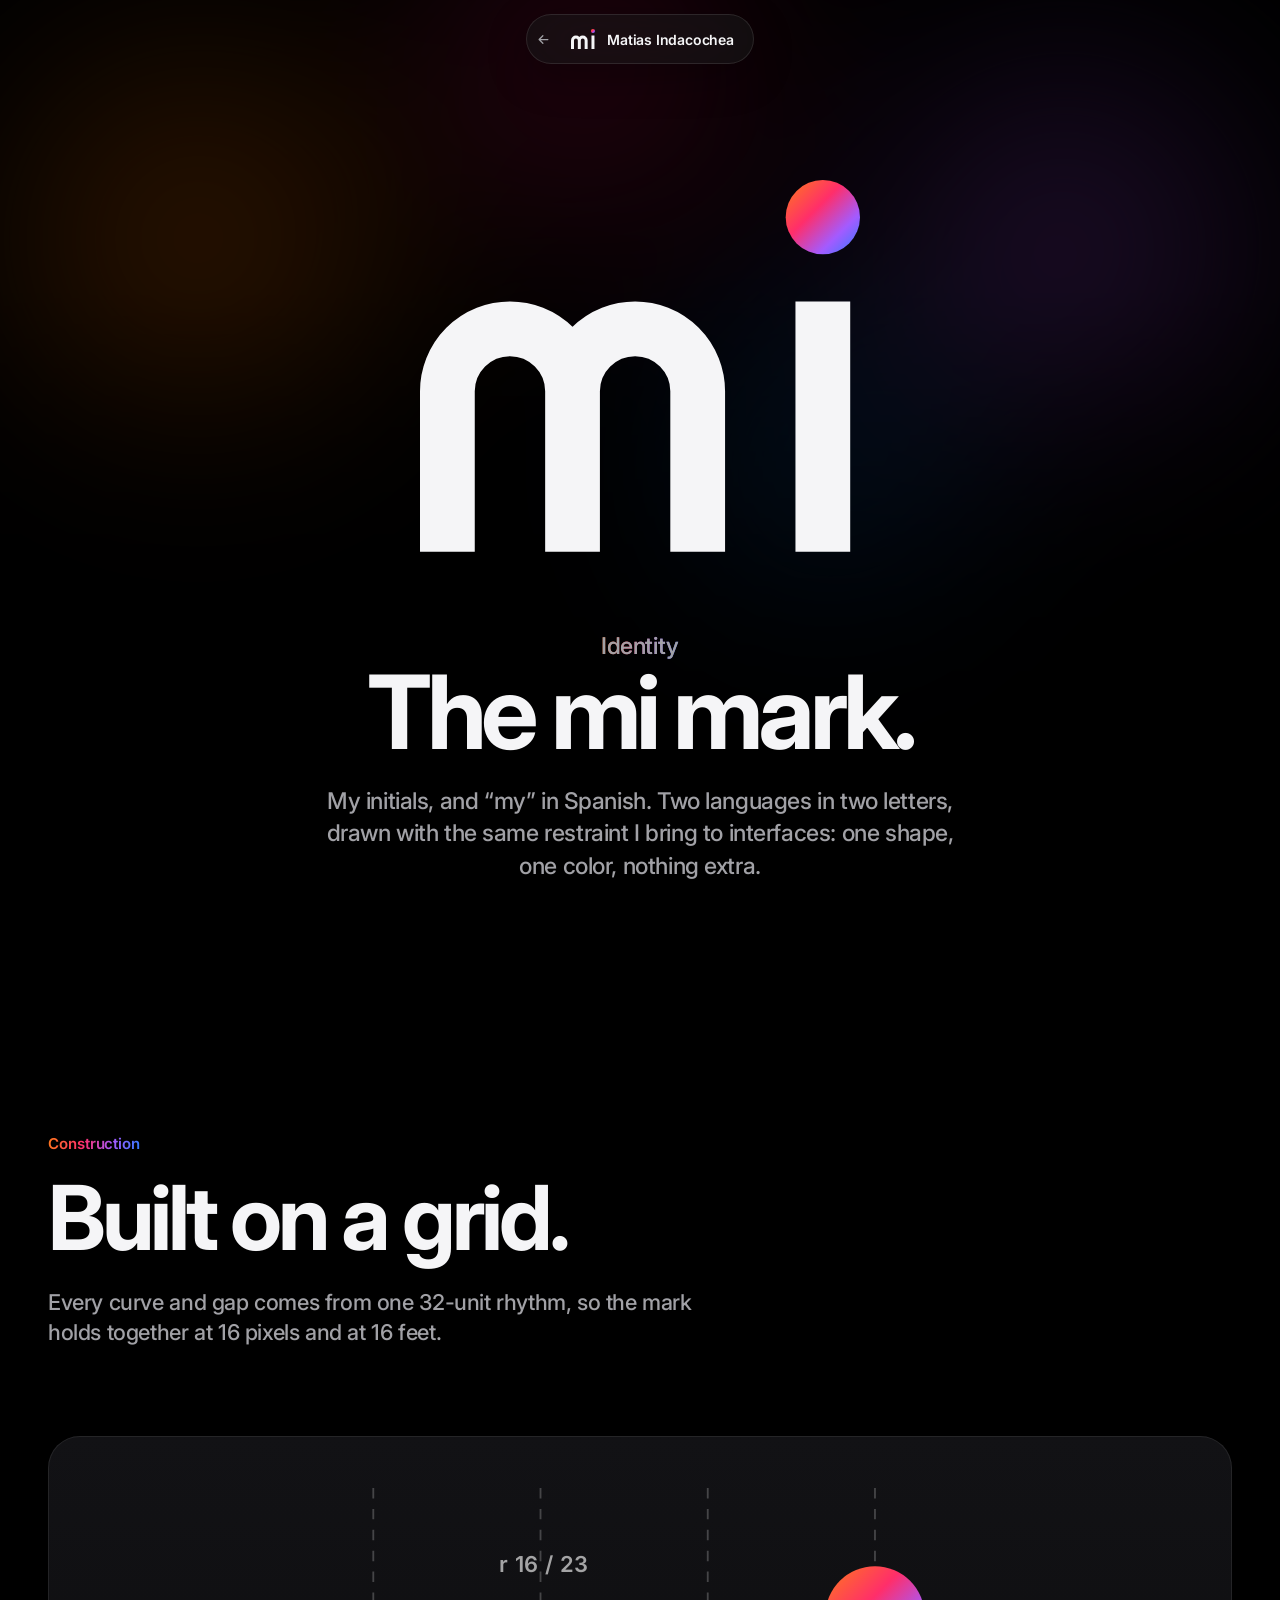
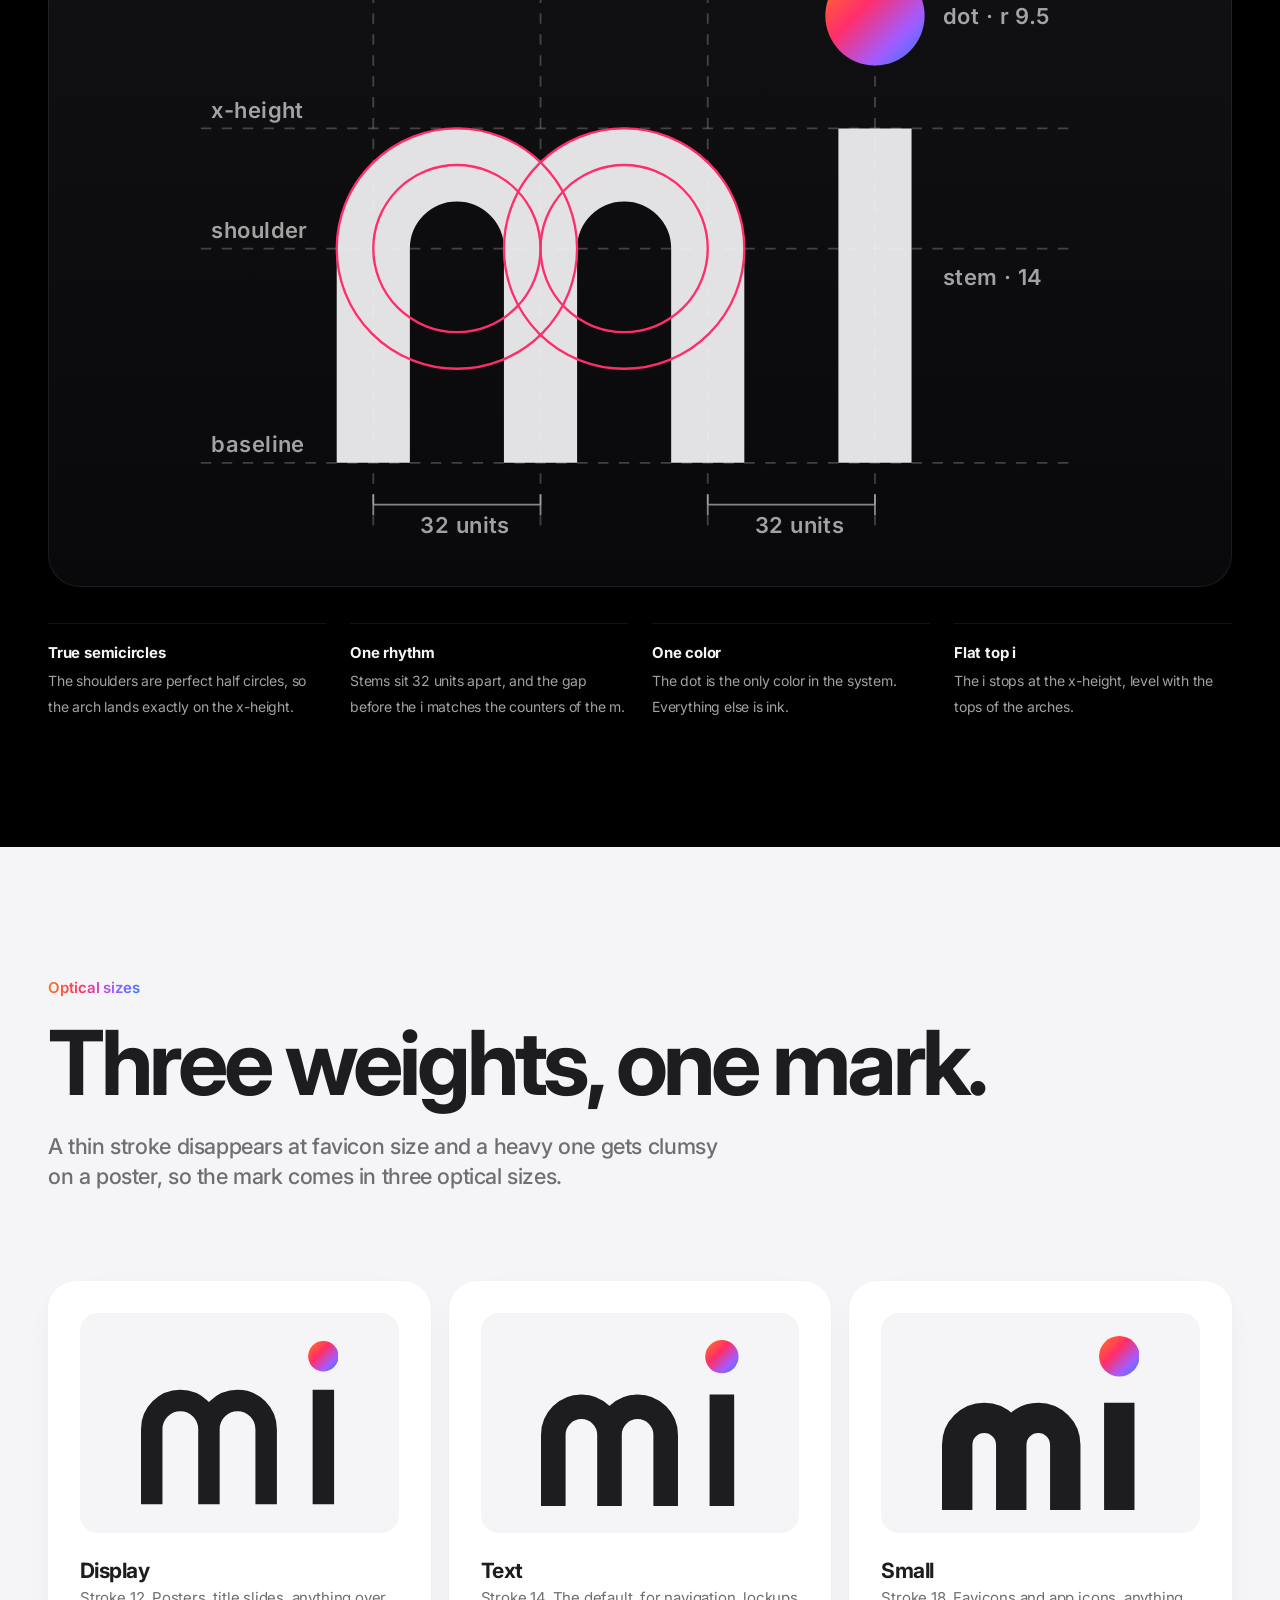
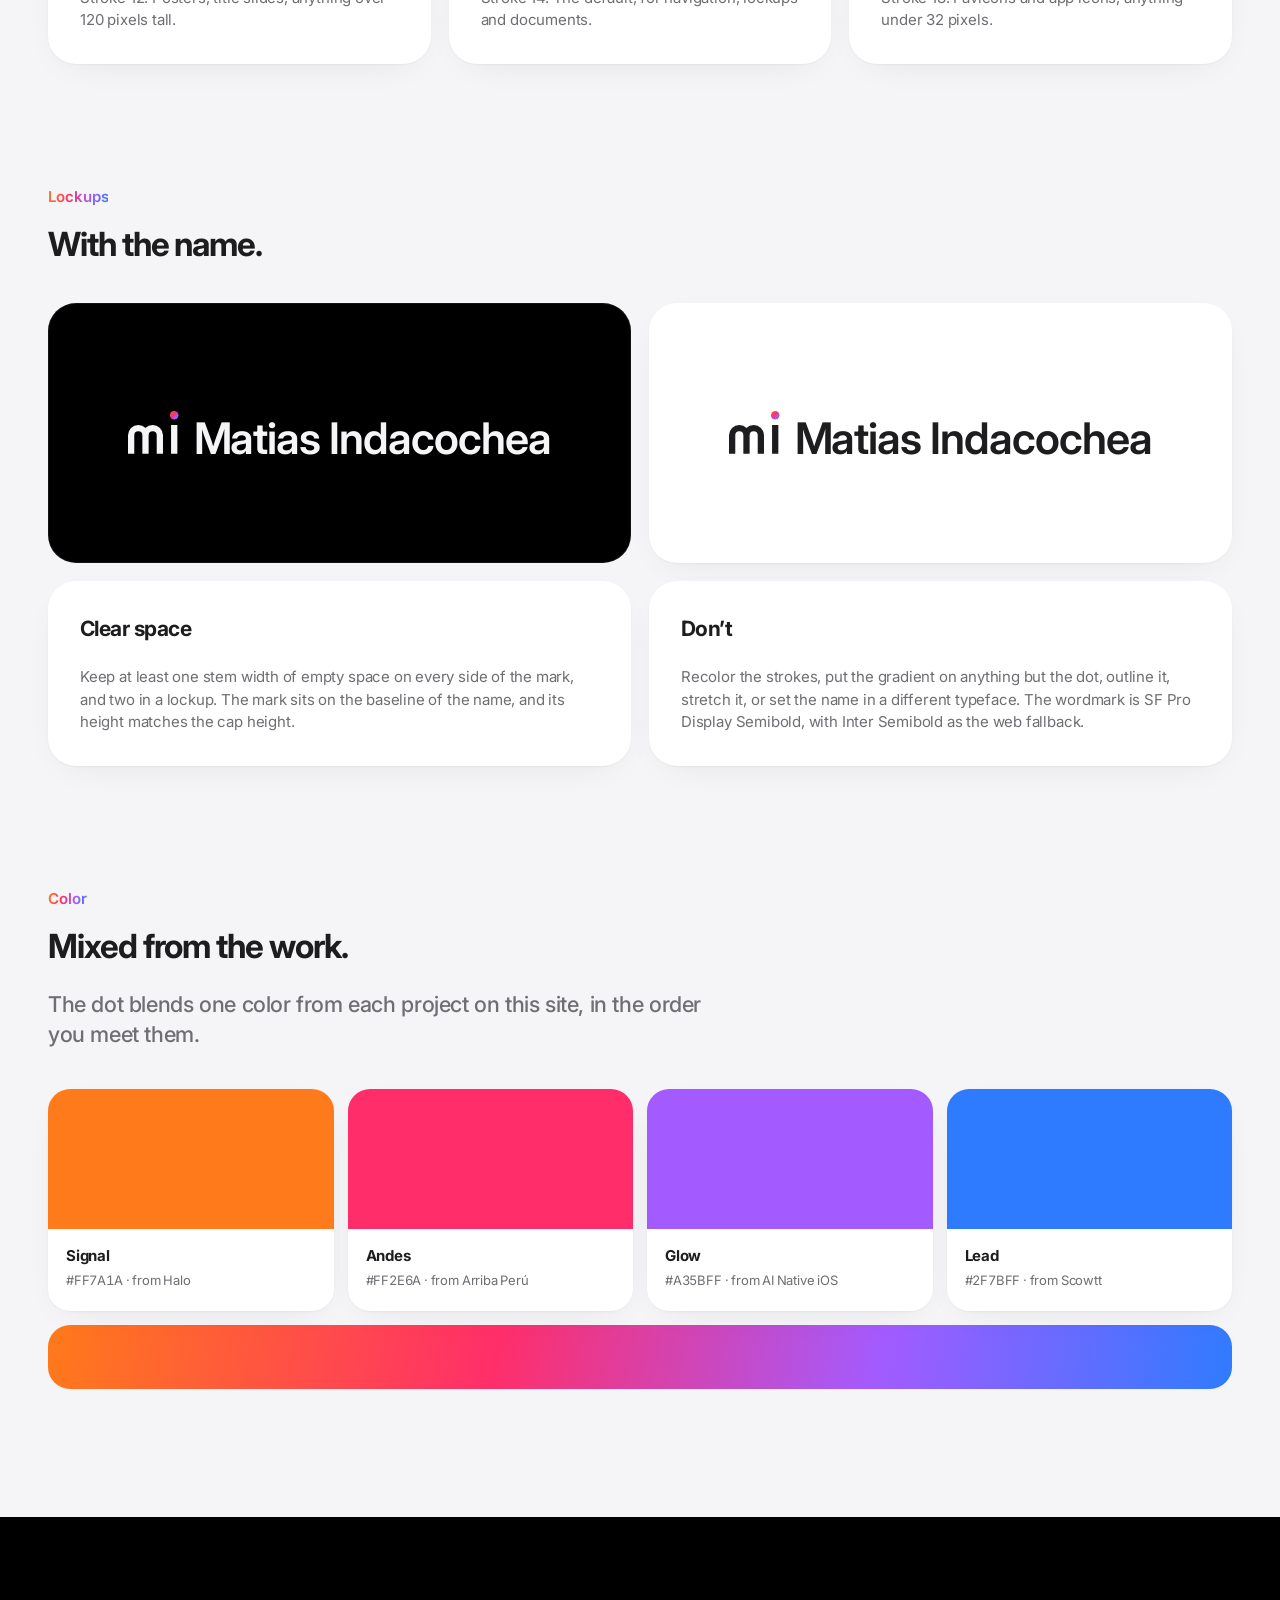
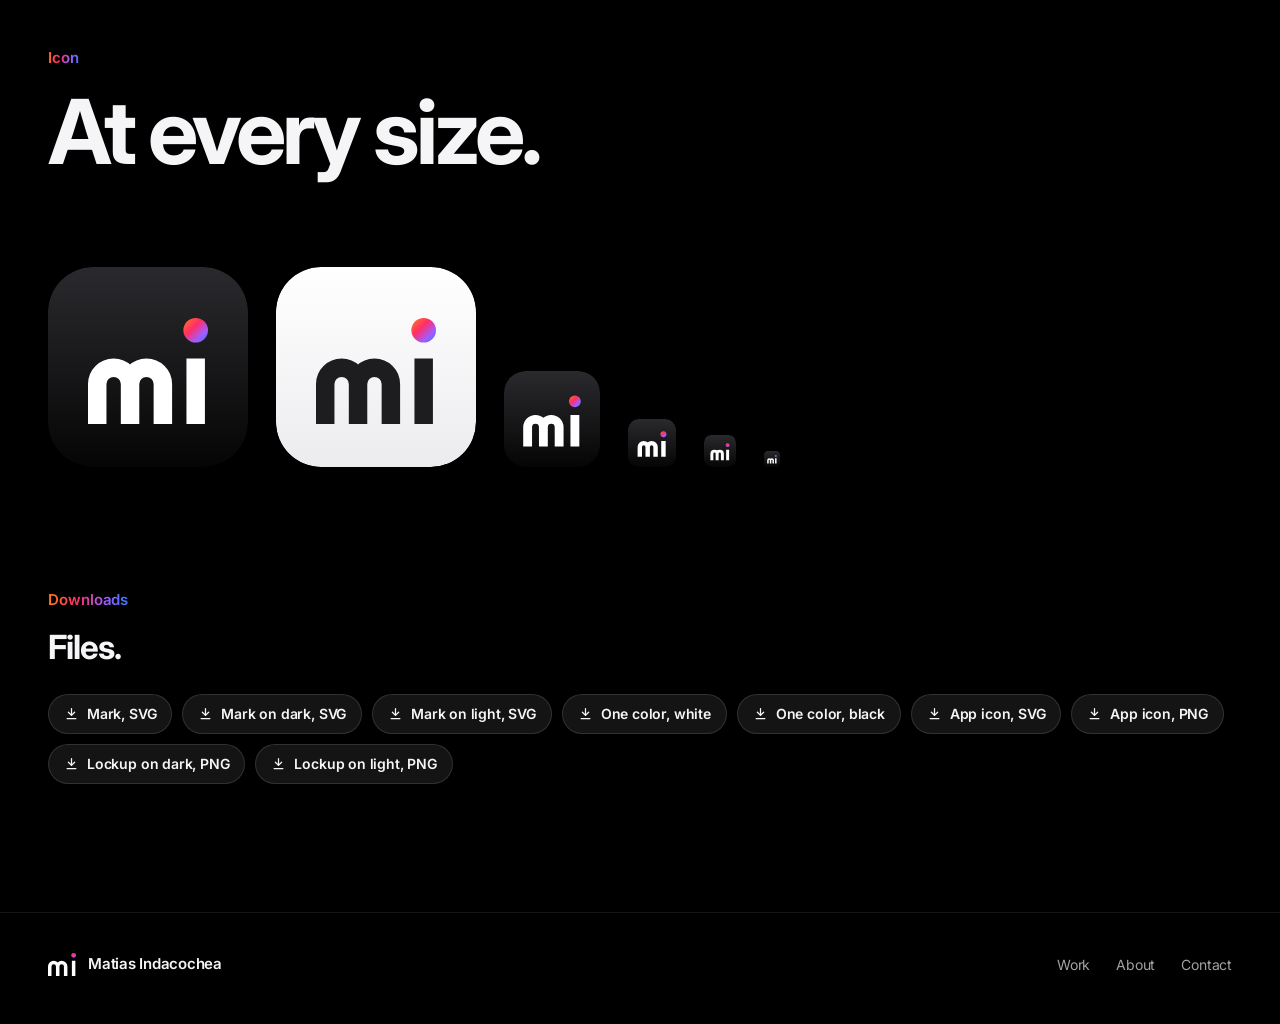
==== brand/index.html @ abc43ac8 "Portfolio: homepage, four live case studies, mi identity, sync and site check - Homepage: hero, at-a" ====
<!doctype html>
<html lang="en" class="no-js">
<head>
<meta charset="utf-8">
<meta name="viewport" content="width=device-width, initial-scale=1, viewport-fit=cover">
<title>The mi mark · Matias Indacochea</title>
<meta name="description" content="The personal mark of Matias Indacochea: construction, optical sizes, lockups, color and downloads.">
<meta name="theme-color" content="#000000">
<link rel="icon" href="../assets/logo/mi-icon.svg" type="image/svg+xml">
<link rel="apple-touch-icon" href="../assets/logo/apple-touch-icon.png">
<link rel="preconnect" href="https://fonts.googleapis.com">
<link rel="preconnect" href="https://fonts.gstatic.com" crossorigin>
<link rel="stylesheet" href="https://fonts.googleapis.com/css2?family=Inter:wght@400..800&display=swap">
<link rel="stylesheet" href="../assets/css/site.css?v=20261006j">
<style>
  .bnav { position: fixed; top: 14px; left: 0; right: 0; z-index: 50; display: flex; justify-content: center; padding: 0 12px; pointer-events: none; }
  .bnav a { pointer-events: auto; display: inline-flex; align-items: center; gap: 12px; height: 50px; padding: 0 20px 0 10px; border-radius: 999px;
    background: rgba(22,22,24,.62); -webkit-backdrop-filter: blur(28px) saturate(180%); backdrop-filter: blur(28px) saturate(180%);
    box-shadow: inset 0 0 0 1px rgba(255,255,255,.1), 0 12px 40px rgba(0,0,0,.28); font-size: 14px; font-weight: 600; }
  .bnav svg.m { width: 24px; height: auto; margin-left: 8px; }
  .bnav .ic { width: 15px; height: 15px; color: var(--text-2); }
  .b-hero { padding: 180px 0 120px; text-align: center; position: relative; overflow: hidden; isolation: isolate; }
  .b-hero .hero-aurora { opacity: .35; }
  .b-hero .big { width: min(440px, 70vw); margin: 0 auto 56px; color: #f5f5f7; }
  .b-hero h1 { font-size: clamp(48px, 8vw, 104px); line-height: .98; letter-spacing: -.05em; font-weight: 700; }
  .b-hero p { margin: 22px auto 0; max-width: 640px; font-size: clamp(19px, 1.8vw, 23px); line-height: 1.42; color: var(--text-2); font-weight: 500; letter-spacing: -.018em; }
  .b-sec { padding: clamp(80px, 10vw, 140px) 0; }
  .b-sec.light { background: var(--l-bg); }
  .b-grid { display: grid; grid-template-columns: repeat(3, 1fr); gap: 18px; }
  .b-card { border-radius: 28px; padding: 32px; background: var(--card); box-shadow: inset 0 0 0 1px var(--line); display: flex; flex-direction: column; gap: 22px; }
  .light .b-card { background: #fff; box-shadow: 0 1px 2px rgba(0,0,0,.04), 0 10px 40px -20px rgba(0,0,0,.12); }
  .b-card h3 { font-size: 21px; letter-spacing: -.024em; font-weight: 700; }
  .b-card p { font-size: 15px; line-height: 1.5; color: var(--text-2); }
  .light .b-card p { color: var(--l-text-2); }
  .b-art { display: grid; place-items: center; min-height: 220px; border-radius: 18px; }
  .b-art svg { width: 62%; height: auto; }
  .construct { border-radius: 32px; background: linear-gradient(180deg, #121215, #09090b); box-shadow: inset 0 0 0 1px var(--line); padding: clamp(24px, 4vw, 56px); }
  .construct svg { width: 100%; height: auto; max-height: 72vh; margin: 0 auto; color: #f5f5f7; }
  .construct .ln { stroke: rgba(255,255,255,.22); stroke-width: .35; stroke-dasharray: 2 2; fill: none; }
  .construct .cc { stroke: #FF2E6A; stroke-width: .45; fill: none; }
  .construct .ann { font: 600 4.2px var(--font); fill: rgba(255,255,255,.62); letter-spacing: .02em; }
  .construct .dim { stroke: rgba(255,255,255,.5); stroke-width: .35; fill: none; }
  .notes { display: grid; grid-template-columns: repeat(4, 1fr); gap: 24px; margin-top: 36px; }
  .notes div { padding-top: 18px; border-top: 1px solid var(--line); }
  .notes b { display: block; font-size: 15px; margin-bottom: 4px; letter-spacing: -.014em; }
  .notes span { font-size: 14px; color: var(--text-2); line-height: 1.45; }
  .lockups { display: grid; grid-template-columns: 1fr 1fr; gap: 18px; }
  .lock { border-radius: 28px; min-height: 260px; display: grid; place-items: center; padding: 40px; }
  .lock.dk { background: #000; box-shadow: inset 0 0 0 1px var(--line); color: #f5f5f7; }
  .lock.lt { background: #fff; color: #1d1d1f; box-shadow: 0 1px 2px rgba(0,0,0,.04), 0 10px 40px -20px rgba(0,0,0,.12); }
  .lock .row { display: flex; align-items: flex-end; gap: .34em; font-size: clamp(26px, 3.4vw, 44px); font-weight: 600; letter-spacing: -.024em; line-height: .74; }
  .lock .row svg { height: .98em; width: auto; }
  .icons { display: flex; flex-wrap: wrap; align-items: flex-end; gap: 28px; }
  .icons img { border-radius: 22.5%; }
  .swatch-row { display: grid; grid-template-columns: repeat(4, 1fr); gap: 14px; }
  .sw { border-radius: 22px; overflow: hidden; background: #fff; box-shadow: 0 1px 2px rgba(0,0,0,.04), 0 10px 40px -20px rgba(0,0,0,.12); }
  .sw i { display: block; height: 140px; background: var(--c); }
  .sw div { padding: 16px 18px 18px; }
  .sw b { display: block; font-size: 15px; letter-spacing: -.014em; }
  .sw span { font-size: 13px; color: var(--l-text-2); font-variant-numeric: tabular-nums; }
  .grad-bar { margin-top: 14px; height: 64px; border-radius: 22px; background: var(--grad); }
  .dl { display: flex; flex-wrap: wrap; gap: 10px; margin-top: 8px; }
  .dl a { display: inline-flex; align-items: center; gap: 8px; height: 40px; padding: 0 16px; border-radius: 999px; font-size: 14px; font-weight: 600;
    background: rgba(255,255,255,.08); box-shadow: inset 0 0 0 1px rgba(255,255,255,.12); }
  .dl a:hover { background: rgba(255,255,255,.14); }
  .dl .ic { width: 15px; height: 15px; }
  .rules { display: grid; grid-template-columns: 1fr 1fr; gap: 18px; margin-top: 18px; }
  @media (max-width: 900px) {
    .b-grid, .lockups, .rules { grid-template-columns: 1fr; }
    .notes, .swatch-row { grid-template-columns: 1fr 1fr; }
  }
</style>
</head>
<body>
<svg width="0" height="0" style="position:absolute" aria-hidden="true">
  <defs>
    <linearGradient id="mi-dot" x1="0" y1="0" x2="1" y2="1"><stop offset="0" stop-color="#FF7A1A"/><stop offset=".4" stop-color="#FF2E6A"/><stop offset=".72" stop-color="#A35BFF"/><stop offset="1" stop-color="#2F7BFF"/></linearGradient>
    <symbol id="i-back" viewBox="0 0 24 24"><path d="M19 12H6M11 6l-6 6 6 6" fill="none" stroke="currentColor" stroke-width="2" stroke-linecap="round" stroke-linejoin="round"/></symbol>
    <symbol id="i-dl" viewBox="0 0 24 24"><path d="M12 4v11M7 10l5 5 5-5M5 20h14" fill="none" stroke="currentColor" stroke-width="2" stroke-linecap="round" stroke-linejoin="round"/></symbol>
  </defs>
</svg>

<nav class="bnav" aria-label="Back">
  <a href="../#about"><svg class="ic" aria-hidden="true"><use href="#i-back"/></svg><svg class="m" viewBox="0 -31.04 112.5 95.04" aria-hidden="true"><path d="M7 64V23a16 16 0 0 1 32 0v41M39 23a16 16 0 0 1 32 0v41M103 64V0" fill="none" stroke="currentColor" stroke-width="14"/><circle cx="103" cy="-21.54" r="9.5" fill="url(#mi-dot)"/></svg>Matias Indacochea</a>
</nav>

<main>
  <section class="b-hero">
    <div class="hero-aurora" aria-hidden="true"><i></i><i></i><i></i><i></i></div>
    <svg class="big" viewBox="0 -31.04 112.5 95.04" role="img" aria-label="The mi mark"><path d="M7 64V23a16 16 0 0 1 32 0v41M39 23a16 16 0 0 1 32 0v41M103 64V0" fill="none" stroke="currentColor" stroke-width="14"/><circle cx="103" cy="-21.54" r="9.5" fill="url(#mi-dot)"/></svg>
    <div class="wrap">
      <p class="eyebrow">Identity</p>
      <h1>The mi mark.</h1>
      <p>My initials, and “my” in Spanish. Two languages in two letters, drawn with the same restraint I bring to interfaces: one shape, one color, nothing extra.</p>
    </div>
  </section>

  <section class="b-sec">
    <div class="wrap">
      <header class="section-head">
        <p class="eyebrow">Construction</p>
        <h2 class="section-title">Built on a grid.</h2>
        <p class="section-lead">Every curve and gap comes from one 32-unit rhythm, so the mark holds together at 16 pixels and at 16 feet.</p>
      </header>
      <div class="construct">
        <svg viewBox="-26 -46 168 124" aria-label="Construction drawing of the mi mark" role="img">
          <line class="ln" x1="-26" y1="0" x2="142" y2="0"/><line class="ln" x1="-26" y1="64" x2="142" y2="64"/><line class="ln" x1="-26" y1="23" x2="142" y2="23"/>
          <line class="ln" x1="7" y1="-46" x2="7" y2="78"/><line class="ln" x1="39" y1="-46" x2="39" y2="78"/><line class="ln" x1="71" y1="-46" x2="71" y2="78"/><line class="ln" x1="103" y1="-46" x2="103" y2="78"/>
          <path d="M7 64V23a16 16 0 0 1 32 0v41M39 23a16 16 0 0 1 32 0v41M103 64V0" fill="none" stroke="currentColor" stroke-width="14" opacity=".92"/>
          <circle cx="103" cy="-21.54" r="9.5" fill="url(#mi-dot)"/>
          <circle class="cc" cx="23" cy="23" r="16"/><circle class="cc" cx="55" cy="23" r="16"/><circle class="cc" cx="23" cy="23" r="23"/><circle class="cc" cx="55" cy="23" r="23"/>
          <text class="ann" x="-24" y="-2">x-height</text><text class="ann" x="-24" y="21">shoulder</text><text class="ann" x="-24" y="62">baseline</text>
          <path class="dim" d="M7 72h32M7 70v4M39 70v4"/><text class="ann" x="16" y="77.5">32 units</text>
          <path class="dim" d="M71 72h32M71 70v4M103 70v4"/><text class="ann" x="80" y="77.5">32 units</text>
          <text class="ann" x="116" y="-20">dot · r 9.5</text><text class="ann" x="116" y="30">stem · 14</text>
          <text class="ann" x="31" y="-30">r 16 / 23</text>
        </svg>
      </div>
      <div class="notes">
        <div><b>True semicircles</b><span>The shoulders are perfect half circles, so the arch lands exactly on the x-height.</span></div>
        <div><b>One rhythm</b><span>Stems sit 32 units apart, and the gap before the i matches the counters of the m.</span></div>
        <div><b>One color</b><span>The dot is the only color in the system. Everything else is ink.</span></div>
        <div><b>Flat top i</b><span>The i stops at the x-height, level with the tops of the arches.</span></div>
      </div>
    </div>
  </section>

  <section class="b-sec light">
    <div class="wrap">
      <header class="section-head">
        <p class="eyebrow">Optical sizes</p>
        <h2 class="section-title">Three weights, one mark.</h2>
        <p class="section-lead">A thin stroke disappears at favicon size and a heavy one gets clumsy on a poster, so the mark comes in three optical sizes.</p>
      </header>
      <div class="b-grid">
        <article class="b-card">
          <div class="b-art" style="background:#f5f5f7;color:#1d1d1f"><svg viewBox="0 -27.32 110.5 91.32" aria-hidden="true"><path d="M6 64V22a16 16 0 0 1 32 0v42M38 22a16 16 0 0 1 32 0v42M102 64V0" fill="none" stroke="currentColor" stroke-width="12"/><circle cx="102" cy="-18.82" r="8.5" fill="url(#mi-dot)"/></svg></div>
          <div><h3>Display</h3><p>Stroke 12. Posters, title slides, anything over 120 pixels tall.</p></div>
        </article>
        <article class="b-card">
          <div class="b-art" style="background:#f5f5f7;color:#1d1d1f"><svg viewBox="0 -31.04 112.5 95.04" aria-hidden="true"><path d="M7 64V23a16 16 0 0 1 32 0v41M39 23a16 16 0 0 1 32 0v41M103 64V0" fill="none" stroke="currentColor" stroke-width="14"/><circle cx="103" cy="-21.54" r="9.5" fill="url(#mi-dot)"/></svg></div>
          <div><h3>Text</h3><p>Stroke 14. The default, for navigation, lockups and documents.</p></div>
        </article>
        <article class="b-card">
          <div class="b-art" style="background:#f5f5f7;color:#1d1d1f"><svg viewBox="0 -39.48 117 103.48" aria-hidden="true"><path d="M9 64V25a16 16 0 0 1 32 0v39M41 25a16 16 0 0 1 32 0v39M105 64V0" fill="none" stroke="currentColor" stroke-width="18"/><circle cx="105" cy="-27.48" r="12" fill="url(#mi-dot)"/></svg></div>
          <div><h3>Small</h3><p>Stroke 18. Favicons and app icons, anything under 32 pixels.</p></div>
        </article>
      </div>

      <div class="section-head" style="margin:clamp(80px,10vw,120px) 0 40px"><p class="eyebrow">Lockups</p><h2 class="sub-title">With the name.</h2></div>
      <div class="lockups">
        <div class="lock dk"><div class="row"><svg viewBox="0 -31.04 112.5 95.04" aria-hidden="true"><path d="M7 64V23a16 16 0 0 1 32 0v41M39 23a16 16 0 0 1 32 0v41M103 64V0" fill="none" stroke="currentColor" stroke-width="14"/><circle cx="103" cy="-21.54" r="9.5" fill="url(#mi-dot)"/></svg>Matias Indacochea</div></div>
        <div class="lock lt"><div class="row"><svg viewBox="0 -31.04 112.5 95.04" aria-hidden="true"><path d="M7 64V23a16 16 0 0 1 32 0v41M39 23a16 16 0 0 1 32 0v41M103 64V0" fill="none" stroke="currentColor" stroke-width="14"/><circle cx="103" cy="-21.54" r="9.5" fill="url(#mi-dot)"/></svg>Matias Indacochea</div></div>
      </div>
      <div class="rules">
        <article class="b-card"><h3>Clear space</h3><p>Keep at least one stem width of empty space on every side of the mark, and two in a lockup. The mark sits on the baseline of the name, and its height matches the cap height.</p></article>
        <article class="b-card"><h3>Don’t</h3><p>Recolor the strokes, put the gradient on anything but the dot, outline it, stretch it, or set the name in a different typeface. The wordmark is SF Pro Display Semibold, with Inter Semibold as the web fallback.</p></article>
      </div>

      <div class="section-head" style="margin:clamp(80px,10vw,120px) 0 40px"><p class="eyebrow">Color</p><h2 class="sub-title">Mixed from the work.</h2><p class="section-lead">The dot blends one color from each project on this site, in the order you meet them.</p></div>
      <div class="swatch-row">
        <div class="sw"><i style="--c:#FF7A1A"></i><div><b>Signal</b><span>#FF7A1A · from Halo</span></div></div>
        <div class="sw"><i style="--c:#FF2E6A"></i><div><b>Andes</b><span>#FF2E6A · from Arriba Perú</span></div></div>
        <div class="sw"><i style="--c:#A35BFF"></i><div><b>Glow</b><span>#A35BFF · from AI Native iOS</span></div></div>
        <div class="sw"><i style="--c:#2F7BFF"></i><div><b>Lead</b><span>#2F7BFF · from Scowtt</span></div></div>
      </div>
      <div class="grad-bar" aria-hidden="true"></div>
    </div>
  </section>

  <section class="b-sec">
    <div class="wrap">
      <header class="section-head">
        <p class="eyebrow">Icon</p>
        <h2 class="section-title">At every size.</h2>
      </header>
      <div class="icons">
        <img src="../assets/logo/mi-icon.svg" width="200" height="200" alt="mi app icon, dark">
        <img src="../assets/logo/mi-icon-light.svg" width="200" height="200" alt="mi app icon, light">
        <img src="../assets/logo/mi-icon.svg" width="96" height="96" alt="">
        <img src="../assets/logo/mi-icon.svg" width="48" height="48" alt="">
        <img src="../assets/logo/mi-icon.svg" width="32" height="32" alt="">
        <img src="../assets/logo/mi-icon.svg" width="16" height="16" alt="">
      </div>

      <div class="section-head" style="margin:clamp(80px,10vw,120px) 0 28px"><p class="eyebrow">Downloads</p><h2 class="sub-title">Files.</h2></div>
      <div class="dl">
        <a href="../assets/logo/mi-mark.svg" download><svg class="ic" aria-hidden="true"><use href="#i-dl"/></svg>Mark, SVG</a>
        <a href="../assets/logo/mi-mark-white.svg" download><svg class="ic" aria-hidden="true"><use href="#i-dl"/></svg>Mark on dark, SVG</a>
        <a href="../assets/logo/mi-mark-black.svg" download><svg class="ic" aria-hidden="true"><use href="#i-dl"/></svg>Mark on light, SVG</a>
        <a href="../assets/logo/mi-mark-mono-white.svg" download><svg class="ic" aria-hidden="true"><use href="#i-dl"/></svg>One color, white</a>
        <a href="../assets/logo/mi-mark-mono-black.svg" download><svg class="ic" aria-hidden="true"><use href="#i-dl"/></svg>One color, black</a>
        <a href="../assets/logo/mi-icon.svg" download><svg class="ic" aria-hidden="true"><use href="#i-dl"/></svg>App icon, SVG</a>
        <a href="../assets/logo/icon-512.png" download><svg class="ic" aria-hidden="true"><use href="#i-dl"/></svg>App icon, PNG</a>
        <a href="../assets/logo/mi-lockup-dark.png" download><svg class="ic" aria-hidden="true"><use href="#i-dl"/></svg>Lockup on dark, PNG</a>
        <a href="../assets/logo/mi-lockup-light.png" download><svg class="ic" aria-hidden="true"><use href="#i-dl"/></svg>Lockup on light, PNG</a>
      </div>
    </div>
  </section>
</main>

<footer class="footer">
  <div class="wrap footer-inner">
    <a class="footer-brand" href="../"><svg viewBox="0 -31.04 112.5 95.04" aria-hidden="true"><path d="M7 64V23a16 16 0 0 1 32 0v41M39 23a16 16 0 0 1 32 0v41M103 64V0" fill="none" stroke="currentColor" stroke-width="14"/><circle cx="103" cy="-21.54" r="9.5" fill="url(#mi-dot)"/></svg><span>Matias Indacochea</span></a>
    <nav class="footer-links" aria-label="Footer"><a href="../#work">Work</a><a href="../#about">About</a><a href="../#contact">Contact</a></nav>
  </div>
</footer>
<script>document.documentElement.classList.remove("no-js");</script>
</body>
</html>
---- assets/css/site.css ----
/* ==========================================================================
   Matias Indacochea · Portfolio
   ========================================================================== */

:root {
  --bg: #000;
  --bg-2: #0a0a0c;
  --card: #0f0f11;
  --card-2: #161619;
  --line: rgba(255, 255, 255, .08);
  --line-2: rgba(255, 255, 255, .14);
  --text: #f5f5f7;
  --text-2: #a1a1a6;
  --text-3: #6e6e73;

  --l-bg: #f5f5f7;
  --l-card: #ffffff;
  --l-text: #1d1d1f;
  --l-text-2: #6e6e73;
  --l-line: rgba(0, 0, 0, .08);

  --link: #2997ff;
  --link-light: #0066cc;
  --grad: linear-gradient(100deg, #FF7A1A 0%, #FF2E6A 38%, #A35BFF 70%, #2F7BFF 100%);

  --r-xl: 36px;
  --r-l: 26px;
  --r-m: 18px;
  --r-s: 12px;

  --ease: cubic-bezier(.22, 1, .36, 1);
  --ease-in-out: cubic-bezier(.65, 0, .35, 1);
  --spring: cubic-bezier(.34, 1.4, .64, 1);

  --font: -apple-system, BlinkMacSystemFont, "SF Pro Display", "SF Pro Text", "Inter", "Helvetica Neue", Arial, sans-serif;
  --gutter: clamp(16px, 4vw, 48px);
  --maxw: 1240px;
}

/* ---------- Reset ---------- */
*, *::before, *::after { box-sizing: border-box; }
html { -webkit-text-size-adjust: 100%; scroll-behavior: smooth; scroll-padding-top: 96px; }
body {
  margin: 0;
  background: var(--bg);
  color: var(--text);
  font-family: var(--font);
  font-size: 17px;
  line-height: 1.5;
  letter-spacing: -.011em;
  -webkit-font-smoothing: antialiased;
  -moz-osx-font-smoothing: grayscale;
  text-rendering: optimizeLegibility;
  overflow-x: hidden;
}
img, video, svg { display: block; max-width: 100%; }
img { height: auto; }
button { font: inherit; color: inherit; background: none; border: 0; padding: 0; cursor: pointer; }
a { color: inherit; text-decoration: none; }
h1, h2, h3, h4, p, dl, dd, ol, ul, figure, blockquote { margin: 0; padding: 0; }
ul, ol { list-style: none; }
[hidden] { display: none !important; }
::selection { background: rgba(163, 91, 255, .45); color: #fff; }
:focus-visible { outline: 2px solid var(--link); outline-offset: 3px; border-radius: 8px; }

.wrap { width: 100%; max-width: calc(var(--maxw) + var(--gutter) * 2); margin: 0 auto; padding: 0 var(--gutter); }
.muted { color: var(--text-3); }
.grad {
  background: var(--grad);
  -webkit-background-clip: text;
  background-clip: text;
  color: transparent;
  -webkit-box-decoration-break: clone;
  box-decoration-break: clone;
}
.ic { width: 1.1em; height: 1.1em; flex: none; }
.skip {
  position: fixed; left: 16px; top: -60px; z-index: 200;
  background: #fff; color: #000; padding: 10px 16px; border-radius: 999px; font-weight: 600;
  transition: top .2s var(--ease);
}
.skip:focus { top: 16px; }

/* ---------- Type ---------- */
.eyebrow {
  font-size: 15px; font-weight: 600; letter-spacing: -.005em;
  background: var(--grad); -webkit-background-clip: text; background-clip: text; color: transparent;
  display: inline-block; margin-bottom: 18px;
}
.section-head { max-width: 1080px; margin-bottom: clamp(48px, 7vw, 96px); }
.section-title {
  font-size: clamp(44px, 7vw, 92px);
  line-height: 1;
  letter-spacing: -.045em;
  font-weight: 700;
}
.section-lead {
  margin-top: 24px;
  font-size: clamp(19px, 1.7vw, 24px);
  line-height: 1.38;
  letter-spacing: -.018em;
  color: var(--text-2);
  font-weight: 500;
  max-width: 680px;
}
.section-title, .showcase-title, .project-tagline, .about-lead, .contact-title, .tile h3, .pull p { text-wrap: balance; }
.section-title { text-wrap: pretty; } /* no one-word last lines */
.sub-title { font-size: clamp(26px, 2.6vw, 34px); letter-spacing: -.032em; font-weight: 700; line-height: 1.1; }
.link {
  display: inline-flex; align-items: center; gap: .35em;
  color: var(--link); font-weight: 500;
}
.link .ic { transition: transform .3s var(--ease); width: .95em; height: .95em; }
.link:hover .ic { transform: translateX(3px); }
.link:hover { text-decoration: underline; text-underline-offset: 3px; }

/* ---------- Buttons ---------- */
.btn {
  --h: 50px;
  display: inline-flex; align-items: center; justify-content: center; gap: 9px;
  height: var(--h); padding: 0 24px;
  border-radius: 999px;
  font-size: 16px; font-weight: 600; letter-spacing: -.012em;
  white-space: nowrap;
  transition: background-color .25s var(--ease), color .25s var(--ease), box-shadow .25s var(--ease), transform .45s var(--ease);
  will-change: transform;
}
.btn .ic { width: 18px; height: 18px; }
.btn-sm { --h: 40px; padding: 0 18px; font-size: 14px; }
.btn-light { background: #f5f5f7; color: #000; }
.btn-light:hover { background: #fff; box-shadow: 0 8px 30px rgba(255, 255, 255, .18); }
.btn-glass {
  background: rgba(255, 255, 255, .08);
  color: var(--text);
  box-shadow: inset 0 0 0 1px rgba(255, 255, 255, .14);
  -webkit-backdrop-filter: blur(20px) saturate(160%);
  backdrop-filter: blur(20px) saturate(160%);
}
.btn-glass:hover { background: rgba(255, 255, 255, .14); }
.btn-dark { background: #1d1d1f; color: #fff; }
.btn-dark:hover { background: #000; }
.btn-text { background: none; color: var(--text); padding: 0 12px; }
.btn-text .ic { width: 14px; height: 14px; }
.btn-text:hover { color: #fff; }
.btn-text:hover .ic { transform: scale(1.12); }
.btn:active { transform: scale(.97) !important; }

.chip {
  display: inline-flex; align-items: center; gap: 10px;
  padding: 8px 16px 8px 12px; border-radius: 999px;
  font-size: 14px; font-weight: 500; color: var(--text);
  background: rgba(255, 255, 255, .06);
  box-shadow: inset 0 0 0 1px rgba(255, 255, 255, .1);
  -webkit-backdrop-filter: blur(16px); backdrop-filter: blur(16px);
}
.pulse { position: relative; width: 8px; height: 8px; border-radius: 50%; background: #30d158; }
.pulse::after {
  content: ""; position: absolute; inset: 0; border-radius: 50%; background: #30d158;
  animation: pulse 2.2s var(--ease) infinite;
}
@keyframes pulse { 0% { transform: scale(1); opacity: .7; } 100% { transform: scale(3.2); opacity: 0; } }

/* ==========================================================================
   Floating nav
   ========================================================================== */
.nav {
  position: fixed; top: 14px; left: 0; right: 0; z-index: 100;
  display: flex; justify-content: center;
  pointer-events: none;
  padding: 0 12px;
}
.nav-pill {
  --pill-bg: rgba(22, 22, 24, .62);
  --pill-line: rgba(255, 255, 255, .1);
  --pill-text: rgba(245, 245, 247, .72);
  --pill-text-on: #fff;
  --pill-ind: rgba(255, 255, 255, .12);
  position: relative;
  display: flex; align-items: center; gap: 4px;
  height: 54px; padding: 6px;
  border-radius: 999px;
  background: var(--pill-bg);
  box-shadow: inset 0 0 0 1px var(--pill-line), 0 12px 40px rgba(0, 0, 0, .28), 0 1px 0 rgba(255,255,255,.04);
  -webkit-backdrop-filter: blur(28px) saturate(180%);
  backdrop-filter: blur(28px) saturate(180%);
  pointer-events: auto;
  transition: background-color .5s var(--ease), box-shadow .5s var(--ease), transform .6s var(--ease), height .4s var(--ease);
  transform: translateY(-90px);
  overflow: hidden;
}
.is-ready .nav-pill { transform: translateY(0); }
.nav[data-tone="light"] .nav-pill {
  --pill-bg: rgba(255, 255, 255, .72);
  --pill-line: rgba(0, 0, 0, .08);
  --pill-text: rgba(29, 29, 31, .7);
  --pill-text-on: #000;
  --pill-ind: rgba(0, 0, 0, .07);
  box-shadow: inset 0 0 0 1px var(--pill-line), 0 12px 40px rgba(0, 0, 0, .1);
}
.nav-mark {
  display: grid; place-items: center;
  width: 42px; height: 42px; border-radius: 50%;
  color: var(--pill-text-on);
  transition: background-color .3s var(--ease), color .5s var(--ease);
  flex: none;
}
.nav-mark svg { width: 25px; height: auto; transition: transform .5s var(--spring); }
.nav-mark:hover { background: var(--pill-ind); }
.nav-mark:hover svg { transform: scale(1.08) rotate(-4deg); }
.nav-links { position: relative; display: flex; align-items: center; gap: 2px; }
.nav-links a {
  position: relative; z-index: 1;
  padding: 0 16px; height: 42px; display: inline-flex; align-items: center;
  border-radius: 999px;
  font-size: 14px; font-weight: 500; letter-spacing: -.008em;
  color: var(--pill-text);
  transition: color .3s var(--ease);
}
.nav-links a:hover, .nav-links a.is-active { color: var(--pill-text-on); }
.nav-indicator {
  position: absolute; top: 0; left: 0; height: 42px; width: 0;
  border-radius: 999px; background: var(--pill-ind);
  opacity: 0;
  transition: transform .5s var(--ease), width .5s var(--ease), opacity .3s var(--ease), background-color .5s var(--ease);
}
.nav-cta {
  margin-left: 6px;
  height: 42px; padding: 0 18px; display: inline-flex; align-items: center;
  border-radius: 999px; font-size: 14px; font-weight: 600;
  background: var(--pill-text-on); color: var(--bg);
  transition: transform .3s var(--ease), background-color .5s var(--ease), color .5s var(--ease);
}
.nav[data-tone="light"] .nav-cta { color: #fff; }
.nav-cta:hover { transform: scale(1.04); }
.nav-progress {
  position: absolute; left: 22px; right: 22px; bottom: 0; height: 2px;
  border-radius: 2px;
  background: var(--grad);
  transform-origin: left; transform: scaleX(var(--progress, 0));
  opacity: .9;
}
.nav-current, .nav-toggle { display: none; }

/* ==========================================================================
   Hero
   ========================================================================== */
.hero {
  position: relative;
  padding: clamp(112px, 15vh, 168px) 0 0;
  overflow: hidden;
  isolation: isolate;
}
.hero-aurora {
  position: absolute; inset: -10% -10% 0; z-index: -2; pointer-events: none; filter: blur(80px) saturate(140%); opacity: .55;
  -webkit-mask-image: linear-gradient(#000 35%, transparent 95%); mask-image: linear-gradient(#000 35%, transparent 95%);
}
.hero-aurora i { position: absolute; border-radius: 50%; mix-blend-mode: screen; animation: drift 22s var(--ease-in-out) infinite alternate; }
.hero-aurora i:nth-child(1) { width: 46vw; height: 46vw; left: 2%; top: 4%; background: radial-gradient(closest-side, rgba(255,122,26,.55), transparent); }
.hero-aurora i:nth-child(2) { width: 40vw; height: 40vw; left: 30%; top: -8%; background: radial-gradient(closest-side, rgba(255,46,106,.45), transparent); animation-delay: -6s; }
.hero-aurora i:nth-child(3) { width: 44vw; height: 44vw; right: 4%; top: 6%; background: radial-gradient(closest-side, rgba(163,91,255,.5), transparent); animation-delay: -11s; }
.hero-aurora i:nth-child(4) { width: 38vw; height: 38vw; right: 22%; top: 30%; background: radial-gradient(closest-side, rgba(47,123,255,.45), transparent); animation-delay: -16s; }
@keyframes drift {
  0% { transform: translate3d(0, 0, 0) scale(1); }
  50% { transform: translate3d(6vw, 4vh, 0) scale(1.12); }
  100% { transform: translate3d(-4vw, 8vh, 0) scale(.92); }
}
.hero::before {
  content: ""; position: absolute; inset: 0; z-index: -1; pointer-events: none;
  background: linear-gradient(180deg, rgba(0,0,0,.25) 0%, rgba(0,0,0,.55) 40%, #000 78%);
}
.hero-spot {
  position: absolute; inset: 0; z-index: -1; pointer-events: none;
  -webkit-mask-image: linear-gradient(#000 50%, transparent 98%); mask-image: linear-gradient(#000 50%, transparent 98%);
  background: radial-gradient(600px circle at var(--mx, 50%) var(--my, 30%), rgba(255, 255, 255, .06), transparent 60%);
  transition: opacity .4s;
}
.hero-inner { text-align: center; display: flex; flex-direction: column; align-items: center; }
.hero-chip { margin-bottom: 28px; }
.hero-title {
  font-size: clamp(52px, 9vw, 128px);
  line-height: .95;
  letter-spacing: -.05em;
  font-weight: 700;
  margin-bottom: 10px;
}
.hero-title .word, .hero-beats .beat {
  display: inline-block;
  opacity: 0; transform: translateY(.35em); filter: blur(14px);
  transition: opacity 1.1s var(--ease), transform 1.1s var(--ease), filter 1.1s var(--ease);
  padding-bottom: .06em;
}
.is-ready .hero-title .word, .is-ready .hero-beats .beat { opacity: 1; transform: none; filter: blur(0); }
.hero-title .word:nth-child(2) { transition-delay: .1s; }
/* three words that describe the designer, each carrying one stretch of the site gradient */
.hero-beats {
  font-size: clamp(28px, 4.3vw, 60px); line-height: 1.08; letter-spacing: -.04em; font-weight: 700;
  margin-bottom: 30px; text-wrap: balance;
}
.hero-beats .beat { -webkit-background-clip: text; background-clip: text; color: transparent; }
.hero-beats .b1 { background-image: linear-gradient(100deg, #FF7A1A, #FF2E6A); transition-delay: .34s; }
.hero-beats .b2 { background-image: linear-gradient(100deg, #FF2E6A, #A35BFF); transition-delay: .5s; }
.hero-beats .b3 { background-image: linear-gradient(100deg, #A35BFF, #2F7BFF); transition-delay: .66s; }
.hero-lead {
  max-width: 720px;
  font-size: clamp(19px, 1.9vw, 25px);
  line-height: 1.4;
  letter-spacing: -.02em;
  color: var(--text-2);
  font-weight: 500;
}
.hero-lead strong { color: var(--text); font-weight: 600; }
.hero-cta { display: flex; flex-wrap: wrap; gap: 12px; justify-content: center; margin-top: 32px; }

/* ---------- Shared window chrome ---------- */
.window {
  position: relative;
  border-radius: 18px;
  background: #121214;
  box-shadow: 0 0 0 1px rgba(255,255,255,.1), 0 40px 120px -20px rgba(0,0,0,.8), 0 24px 60px -30px rgba(0,0,0,.6);
  overflow: hidden;
}
.window-bar {
  position: relative;
  display: flex; align-items: center; gap: 14px;
  height: 46px; padding: 0 14px;
  background: linear-gradient(180deg, #1f1f22, #18181b);
  border-bottom: 1px solid rgba(255,255,255,.06);
}
.lights { display: inline-flex; gap: 8px; flex: none; }
.lights i, .lights button { width: 12px; height: 12px; border-radius: 50%; background: #3a3a3d; display: block; }
.window .lights i:nth-child(1), .sheet .light-close { background: #ff5f57; }
.window .lights i:nth-child(2), .sheet .lights i:nth-child(2) { background: #febc2e; }
.window .lights i:nth-child(3), .sheet .lights i:nth-child(3) { background: #28c840; }
.window-url {
  position: absolute; left: 50%; transform: translateX(-50%);
  display: inline-flex; align-items: center; gap: 6px;
  height: 28px; padding: 0 14px; border-radius: 8px;
  background: rgba(255,255,255,.06);
  font-size: 12.5px; color: var(--text-2); white-space: nowrap;
  max-width: 44%; overflow: hidden; text-overflow: ellipsis;
}

/* ---------- Showcase: the work at a glance ---------- */
.showcase { position: relative; padding: clamp(48px, 5.5vw, 76px) 0 0; }
.showcase-head {
  display: flex; flex-wrap: wrap; align-items: flex-end; justify-content: space-between; gap: 12px 40px;
  margin-bottom: clamp(22px, 2.6vw, 32px);
}
.showcase-head .eyebrow { margin-bottom: 10px; }
.showcase-title { font-size: clamp(34px, 4.2vw, 56px); line-height: 1; letter-spacing: -.042em; font-weight: 700; }
.showcase-hint { display: inline-flex; align-items: center; gap: 10px; font-size: 15px; color: var(--text-2); padding-bottom: 6px; }
.showcase-hint::before { content: ""; width: 7px; height: 7px; border-radius: 50%; background: #30d158; box-shadow: 0 0 10px #30d158; }
.hint-touch { display: none; }
@media (hover: none) { .hint-fine { display: none; } .hint-touch { display: inline; } }

.stage { --p: 0; width: 100%; max-width: calc(var(--maxw) + var(--gutter) * 2); margin: 0 auto; padding: 0 var(--gutter); perspective: 1800px; }
.stage-tilt {
  transform-origin: 50% 0%;
  transform: rotateX(calc((1 - var(--p)) * 16deg)) scale(calc(.94 + var(--p) * .06));
  will-change: transform;
}
.stage-grid { display: grid; grid-template-columns: minmax(0, 1.72fr) minmax(300px, 1fr); gap: 14px; align-items: stretch; }
.stage-window { display: flex; flex-direction: column; }
.stage-window .window-url { position: static; transform: none; margin-left: auto; max-width: none; }
.stage-view { position: relative; }
.stage-screen { position: relative; display: block; aspect-ratio: 16 / 10; background: #0b0b0d; overflow: hidden; }
.stage-screen img {
  position: absolute; inset: 0; width: 100%; height: 100%; object-fit: cover; object-position: top center;
  opacity: 0; transform: scale(1.035);
  transition: opacity .8s var(--ease), transform 1.6s var(--ease);
}
.stage-screen img.is-active { opacity: 1; transform: scale(1); }
.stage-overlay {
  display: flex; align-items: center; justify-content: space-between; gap: 16px;
  padding: 14px 14px 14px 20px;
  background: linear-gradient(180deg, #18181b, #131315);
  border-top: 1px solid rgba(255,255,255,.07);
}
.so-text { display: grid; gap: 5px; min-width: 0; transition: opacity .3s var(--ease), transform .4s var(--ease); }
.stage-overlay.is-swapping .so-text { opacity: 0; transform: translateY(4px); }
.so-name { font-size: clamp(20px, 1.8vw, 24px); font-weight: 700; letter-spacing: -.03em; line-height: 1; color: #fff; }
.so-kicker { font-size: 13px; font-weight: 500; color: var(--text-3); white-space: nowrap; overflow: hidden; text-overflow: ellipsis; }
.so-actions { display: flex; gap: 8px; flex: none; }

.stage-list { display: grid; grid-auto-rows: minmax(0, 1fr); gap: 10px; } /* any number of projects shares the window's height */
.stage-list:has(> li:nth-child(5)) .si-line { display: none; }
.stage-list:has(> li:nth-child(5)) .stage-item { padding-top: 12px; padding-bottom: 12px; }
.stage-list li { display: flex; min-height: 0; }
.stage-item {
  position: relative; overflow: hidden; flex: 1;
  display: grid; grid-template-columns: 28px minmax(0, 1fr) 20px; align-items: center; gap: 14px;
  padding: 16px 18px 16px 20px; border-radius: 18px;
  background: rgba(255,255,255,.035);
  box-shadow: inset 0 0 0 1px rgba(255,255,255,.08);
  transition: background-color .3s var(--ease), box-shadow .3s var(--ease);
}
.stage-item::before {
  content: ""; position: absolute; left: 0; top: 18px; bottom: 18px; width: 3px; border-radius: 0 3px 3px 0;
  background: var(--c); transform: scaleY(0); transition: transform .45s var(--ease);
}
.stage-item:hover { background: rgba(255,255,255,.065); }
.stage-item.is-active { background: rgba(255,255,255,.09); box-shadow: inset 0 0 0 1px rgba(255,255,255,.16); }
.stage-item.is-active::before { transform: scaleY(1); }
.si-num { align-self: start; padding-top: 3px; font-size: 13px; font-weight: 700; color: var(--c); font-variant-numeric: tabular-nums; }
.si-thumb { display: none; }
.si-body { display: grid; gap: 2px; min-width: 0; }
.si-name { font-size: clamp(18px, 1.55vw, 22px); font-weight: 700; letter-spacing: -.026em; line-height: 1.15; color: var(--text); }
.si-kind { font-size: 13px; font-weight: 500; color: var(--text-3); }
.si-line { margin-top: 6px; font-size: 14.5px; line-height: 1.35; color: var(--text-2); }
.si-go { width: 18px; height: 18px; color: var(--text-3); transition: transform .3s var(--ease), color .3s var(--ease); }
.stage-item:hover .si-go, .stage-item:focus-visible .si-go, .stage-item.is-active .si-go { color: var(--text); }
.stage-item:hover .si-go { transform: translateX(3px); }
.si-bar { position: absolute; left: 0; bottom: 0; height: 2px; width: 100%; background: var(--c); transform-origin: left; transform: scaleX(0); opacity: .9; }
.stage-item.is-active .si-bar { animation: tabfill var(--dur, 6s) linear forwards; }
.stage.is-paused .stage-item.is-active .si-bar { animation-play-state: paused; }
@keyframes tabfill { to { transform: scaleX(1); } }

/* ---------- Proof ---------- */
.proof { padding: clamp(80px, 10vw, 128px) 0 0; }
.proof-inner {
  display: flex; flex-wrap: wrap; align-items: center; justify-content: center; gap: 14px 28px;
  padding: 26px 32px; border-radius: 999px;
  border: 1px solid var(--line);
  max-width: 980px;
}
.proof-label { font-size: 13px; color: var(--text-3); font-weight: 500; }
.proof-list { display: flex; flex-wrap: wrap; gap: 8px 26px; }
.proof-list li { font-size: 19px; font-weight: 650; letter-spacing: -.025em; color: #d2d2d7; }
.proof-sep { width: 1px; height: 22px; background: var(--line-2); }
.proof-group { display: flex; flex-wrap: wrap; align-items: center; justify-content: center; gap: 10px 26px; }

/* ==========================================================================
   Work
   ========================================================================== */
.work { padding: clamp(110px, 14vw, 180px) 0 clamp(60px, 8vw, 100px); }
.project { --enter: 1; padding: 0 var(--gutter); margin: 0 auto clamp(28px, 4vw, 48px); max-width: calc(1400px + var(--gutter) * 2); }
.project-card {
  position: relative; isolation: isolate; overflow: hidden;
  border-radius: var(--r-xl);
  background: linear-gradient(180deg, var(--tint) 0%, #09090b 46%, #09090b 100%);
  box-shadow: inset 0 0 0 1px rgba(255,255,255,.07);
  padding: clamp(28px, 5.4vw, 80px) clamp(22px, 5.4vw, 80px) clamp(28px, 4.4vw, 64px);
  transform: scale(calc(.94 + var(--enter) * .06));
  transform-origin: 50% 0;
  border-radius: calc(var(--r-xl) + (1 - var(--enter)) * 24px);
  will-change: transform;
}
.project-card[data-href] { cursor: pointer; transition: box-shadow .4s var(--ease); }
.project-card[data-href]:hover { box-shadow: inset 0 0 0 1px rgba(255,255,255,.18); }
.project-card[data-href]:hover .project-cta .btn-light { background: #fff; box-shadow: 0 8px 30px rgba(255,255,255,.18); }
.project-card[data-href]:hover .project-title { color: #fff; }
.project-card .device-live, .project-card .seg, .project-card .swatches { cursor: auto; }
.project-glow {
  position: absolute; inset: -20% -10% auto; height: 70%; z-index: -1; pointer-events: none;
  background: radial-gradient(50% 60% at 30% 0%, color-mix(in srgb, var(--accent) 34%, transparent), transparent 70%),
              radial-gradient(40% 50% at 90% 10%, color-mix(in srgb, var(--accent) 16%, transparent), transparent 70%);
  opacity: .9;
}
.project-head {
  display: grid; grid-template-columns: minmax(0, 1.2fr) minmax(0, 1fr); gap: 28px 64px; align-items: end;
  margin-bottom: clamp(40px, 6vw, 80px);
}
.project-kicker {
  display: flex; align-items: center; gap: 12px;
  font-size: 14px; font-weight: 600; color: var(--accent-ink); letter-spacing: -.005em;
  margin-bottom: 18px;
}
.project-kicker .num {
  display: inline-grid; place-items: center; min-width: 34px; height: 24px; padding: 0 8px;
  border-radius: 999px; font-size: 12px; font-variant-numeric: tabular-nums;
  background: color-mix(in srgb, var(--accent) 20%, transparent);
  box-shadow: inset 0 0 0 1px color-mix(in srgb, var(--accent) 40%, transparent);
  color: #fff;
}
.project-title {
  font-size: clamp(48px, 6.6vw, 100px);
  line-height: .95; letter-spacing: -.05em; font-weight: 700;
}
.project-tagline {
  margin-top: 18px;
  font-size: clamp(22px, 2.4vw, 32px); line-height: 1.15; letter-spacing: -.03em; font-weight: 600;
  color: #e8e8ed; max-width: 560px;
}
.project-intro p { font-size: clamp(17px, 1.35vw, 19px); line-height: 1.55; color: var(--text-2); letter-spacing: -.014em; }
.project-cta { display: flex; flex-wrap: wrap; align-items: center; gap: 10px; margin-top: 28px; }

.project-media { position: relative; margin-bottom: clamp(36px, 5vw, 64px); }
.parallax { --py: 0px; transform: translate3d(0, var(--py), 0); will-change: transform; }

.phone-shot { position: relative; }
.project-media > .window > img { display: block; width: 100%; aspect-ratio: 16 / 10; object-fit: cover; object-position: top; } /* new projects (tools/new_project.py) */
.phone-shot img { width: 100%; border-radius: 0; }

.float-card {
  position: absolute; z-index: 3;
  display: flex; flex-direction: column; gap: 10px;
  padding: 16px 18px; border-radius: 20px;
  background: rgba(28, 28, 32, .72);
  -webkit-backdrop-filter: blur(24px) saturate(170%); backdrop-filter: blur(24px) saturate(170%);
  box-shadow: inset 0 0 0 1px rgba(255,255,255,.12), 0 30px 60px -20px rgba(0,0,0,.7);
}
.fc-label { font-size: 12px; font-weight: 600; color: var(--text-2); text-transform: none; letter-spacing: 0; }
.fc-note { font-size: 13px; line-height: 1.4; color: var(--text-2); max-width: 260px; }
.fc-note b { color: var(--text); font-weight: 600; }
.fc-seg { display: inline-flex; padding: 3px; border-radius: 10px; background: rgba(255,255,255,.07); }
.fc-seg i { font-style: normal; font-size: 12.5px; font-weight: 500; padding: 6px 11px; border-radius: 8px; color: var(--text-2); }
.fc-seg i.on { background: #fff; color: #000; font-weight: 600; box-shadow: 0 2px 8px rgba(0,0,0,.3); }

/* segmented control (shared) */
.seg { display: inline-flex; padding: 3px; border-radius: 12px; background: rgba(255,255,255,.08); position: relative; }
.seg button {
  font-size: 13px; font-weight: 500; padding: 6px 12px; border-radius: 9px; color: var(--text-2);
  transition: background-color .3s var(--ease), color .3s var(--ease), box-shadow .3s var(--ease);
}
.seg button.is-on { background: rgba(255,255,255,.95); color: #000; font-weight: 600; box-shadow: 0 2px 8px rgba(0,0,0,.25); }
.seg-sm { margin-left: auto; }
.seg-sm button { font-size: 12px; padding: 4px 10px; }

/* Halo composition */
.media-halo { aspect-ratio: 16 / 10.4; }
.halo-window { position: absolute; left: 0; top: 0; width: 84%; }
.halo-screens { position: relative; aspect-ratio: 16 / 10; }
.halo-screens img { position: absolute; inset: 0; width: 100%; height: 100%; object-fit: cover; object-position: top; opacity: 0; transition: opacity .6s var(--ease); }
.halo-screens img.is-on { opacity: 1; }
.halo-phone { position: absolute; right: 1%; bottom: 0; width: 21%; z-index: 2; }

/* iPhone: titanium band, black bezel, Dynamic Island, status bar, home indicator.
   Units are cqw of the phone itself, so it scales as one object. */
.iphone {
  container-type: inline-size;
  aspect-ratio: 1000 / 2093;
  border-radius: 15.6% / 7.45%; /* cqw here would read the page, not the phone */
  background: #0a0a0b;
  box-shadow: 0 0 0 1.5px #2e2d2b, 0 0 0 3px #7d7973, 0 0 0 4px #3b3a38, inset 0 0 0 1px rgba(255,255,255,.05), 0 50px 90px -25px rgba(0,0,0,.95);
}
.iphone-btn { position: absolute; width: 3px; border-radius: 2px; background: linear-gradient(180deg, #8d8983, #5d5a56); }
.ib-action { left: -6px; top: 17%; height: 5%; }
.ib-up { left: -6px; top: 25%; height: 8.5%; }
.ib-down { left: -6px; top: 35.5%; height: 8.5%; }
.ib-power { right: -6px; top: 28%; height: 13%; }
.iphone-screen { position: absolute; inset: 3.2cqw; overflow: hidden; border-radius: 12.4cqw; background: #fff; }
.ios-status {
  position: absolute; left: 0; right: 0; top: 0; z-index: 2; height: 12.9cqw;
  display: flex; align-items: center; justify-content: space-between; padding: .8cqw 7.6cqw 0 10.4cqw;
  background: #fff; color: #000; font: 600 4.3cqw/1 -apple-system, BlinkMacSystemFont, "SF Pro Text", Inter, sans-serif; letter-spacing: -.01em;
}
.ios-island { position: absolute; left: 50%; top: 2.7cqw; width: 29cqw; height: 8.4cqw; border-radius: 999px; background: #000; transform: translateX(-50%); }
.ios-icons { display: flex; align-items: center; gap: 1.5cqw; }
.ios-icons svg { height: 3.1cqw; width: auto; fill: currentColor; }
.ios-icons .ios-batt { height: 3.3cqw; }
.ios-content { position: absolute; top: 12.9cqw; left: 0; width: 100.6%; max-width: none; }
.ios-tabbar { position: absolute; left: 0; right: 0; bottom: 0; z-index: 2; height: 21.5cqw; overflow: hidden; background: #fff; }
.ios-tabbar img { position: absolute; left: 0; bottom: 7.4cqw; width: 100.6%; max-width: none; }
.ios-home { position: absolute; z-index: 3; left: 50%; bottom: 2.2cqw; width: 35cqw; height: 1.4cqw; border-radius: 99px; background: #111; transform: translateX(-50%); }
.halo-dial { left: 2%; top: 55%; }

/* Arriba composition */
.media-arriba {
  display: grid; grid-template-columns: 1fr auto 1fr; align-items: center; gap: clamp(20px, 4vw, 64px);
  padding: clamp(24px, 4vw, 56px) 0;
  isolation: isolate;
}
.andes { position: absolute; inset: 0; z-index: -1; pointer-events: none; }
.andes i {
  position: absolute; display: block;
  clip-path: polygon(40% 0, 60% 0, 60% 12%, 72% 12%, 72% 24%, 84% 24%, 84% 36%, 100% 36%, 100% 64%, 84% 64%, 84% 76%, 72% 76%, 72% 88%, 60% 88%, 60% 100%, 40% 100%, 40% 88%, 28% 88%, 28% 76%, 16% 76%, 16% 64%, 0 64%, 0 36%, 16% 36%, 16% 24%, 28% 24%, 28% 12%, 40% 12%);
  opacity: .9;
}
.andes i:nth-child(1) { width: 300px; height: 300px; left: 50%; top: 4%; transform: translateX(-118%); background: #5a1714; }
.andes i:nth-child(2) { width: 180px; height: 180px; left: 50%; top: 2%; transform: translateX(90%); background: #6b3c16; opacity: .7; }
.andes i:nth-child(3) { width: 260px; height: 340px; left: 50%; bottom: 0; transform: translateX(40%); background: #1f3557; clip-path: polygon(14% 0, 86% 6%, 100% 100%, 0 96%); border-radius: 20px; opacity: .6; }
.andes i:nth-child(4) { width: 120px; height: 120px; left: 50%; bottom: 10%; transform: translateX(-210%); background: #7d2a20; opacity: .5; }
.callouts { display: grid; gap: 14px; }
.callouts li {
  display: flex; flex-direction: column; justify-content: center; min-height: 106px;
  padding: 18px 20px; border-radius: 20px;
  background: rgba(255,255,255,.04);
  box-shadow: inset 0 0 0 1px rgba(255,255,255,.08);
  -webkit-backdrop-filter: blur(20px); backdrop-filter: blur(20px);
  font-size: 14.5px; line-height: 1.45; color: var(--text-2);
}
.callouts b { display: block; color: var(--text); font-size: 16px; font-weight: 600; letter-spacing: -.016em; margin-bottom: 2px; }
.callouts-left { justify-items: end; }
.callouts-left li, .callouts-right li { max-width: 300px; width: 100%; }

.device-live { position: relative; display: flex; flex-direction: column; align-items: center; gap: 16px; }
.device-frame {
  --w: clamp(270px, 25vw, 340px);
  position: relative;
  width: var(--w);
  padding: calc(var(--w) * .03);
  border-radius: calc(var(--w) * .16);
  background: #0b0b0c;
  box-shadow: inset 0 0 0 1.5px rgba(255,255,255,.12), 0 60px 120px -30px rgba(0,0,0,.95);
  transition: box-shadow .4s var(--ease);
}
.device-screen { position: relative; width: 100%; aspect-ratio: 390 / 844; overflow: hidden; border-radius: calc(var(--w) * .13); background: #fdf6f3; }
/* Android (Pixel-like): even bezel, softer corners, power and volume on the right */
.device-frame.android {
  border-radius: calc(var(--w) * .115);
  background: linear-gradient(160deg, #222225, #0c0c0d 45%, #18181a);
  box-shadow: inset 0 0 0 1px rgba(255,255,255,.1), 0 0 0 1.5px #2b2b2e, 0 0 0 2.5px #0c0c0d, 0 60px 120px -30px rgba(0,0,0,.95);
}
.android .device-screen { border-radius: calc(var(--w) * .085); }
.android-btn { position: absolute; right: -5px; width: 3px; border-radius: 0 2px 2px 0; background: linear-gradient(90deg, #19191b, #3c3c40); }
.ab-power { top: 21%; height: 7%; }
.ab-volume { top: 31%; height: 14%; }
.device-screen iframe {
  position: absolute; left: 0; top: 0;
  width: 390px; height: 844px; border: 0;
  transform-origin: 0 0; transform: scale(var(--s, .8));
  pointer-events: none;
  opacity: 0; transition: opacity .6s var(--ease);
}
.device-live.is-loaded iframe { opacity: 1; }
.device-poster {
  position: absolute; inset: 0; width: 100%; height: 100%; object-fit: cover; object-position: top;
  transition: opacity .6s var(--ease);
}
.device-live.is-loaded .device-poster { opacity: 0; pointer-events: none; }
.device-activate {
  position: absolute; inset: 0; z-index: 3;
  display: flex; align-items: center; justify-content: center;
  background: transparent; border-radius: inherit;
  transition: background-color .3s var(--ease);
}
.da-chip {
  display: inline-flex; align-items: center; gap: 8px; width: max-content;
  height: 44px; padding: 0 18px; border-radius: 999px;
  background: rgba(20, 8, 6, .84); color: #fff; font-size: 14px; font-weight: 600; white-space: nowrap;
  -webkit-backdrop-filter: blur(16px); backdrop-filter: blur(16px);
  box-shadow: 0 10px 30px rgba(0,0,0,.4), inset 0 0 0 1px rgba(255,255,255,.16);
  opacity: 0; transform: translateY(6px) scale(.96);
  transition: opacity .3s var(--ease), transform .45s var(--spring);
}
.da-chip .ic { width: 18px; height: 18px; }
.device-activate:hover, .device-activate:focus-visible { background: rgba(0,0,0,.16); }
.device-activate:hover .da-chip, .device-activate:focus-visible .da-chip { opacity: 1; transform: none; }
.device-live.is-active iframe { pointer-events: auto; }
.device-live.is-active .device-activate { display: none; }
.device-live.is-active .device-frame.android { box-shadow: inset 0 0 0 1px rgba(255,255,255,.1), 0 0 0 1.5px #2b2b2e, 0 0 0 4px var(--accent), 0 60px 120px -30px rgba(0,0,0,.95); }
.device-live.is-static iframe, .device-live.is-static .device-activate, .device-live.is-static .device-note { display: none; }
.device-release { font-size: 13px; }
.device-release .ic { width: 16px; height: 16px; }
.device-note { display: inline-flex; align-items: center; gap: 8px; font-size: 13px; color: var(--text-2); }
.device-live.is-active .device-note { display: none; }
.live-dot { width: 7px; height: 7px; border-radius: 50%; background: #ff453a; box-shadow: 0 0 0 0 rgba(255,69,58,.6); animation: live 1.8s infinite; }
@keyframes live { 0% { box-shadow: 0 0 0 0 rgba(255,69,58,.55); } 100% { box-shadow: 0 0 0 10px rgba(255,69,58,0); } }

.pull {
  max-width: 920px; margin: 0 auto clamp(40px, 6vw, 72px); text-align: center;
}
.pull p { font-size: clamp(24px, 2.8vw, 38px); line-height: 1.18; letter-spacing: -.032em; font-weight: 600; color: #f0e6e2; }
.pull footer { margin-top: 16px; font-size: 14px; color: var(--text-3); }

/* AI iOS composition */
.media-aiios {
  display: grid; grid-template-columns: 1fr auto 1fr; align-items: center; gap: clamp(20px, 4vw, 64px);
  isolation: isolate;
}
.media-aiios::before {
  content: ""; position: absolute; left: 50%; top: 50%; width: 70%; height: 90%; transform: translate(-50%, -50%); z-index: -1;
  background: radial-gradient(40% 50% at 40% 60%, rgba(255, 120, 40, .3), transparent 70%), radial-gradient(45% 55% at 60% 35%, rgba(70, 110, 255, .4), transparent 70%);
  filter: blur(30px);
}
/* the phone from the case study's own hero, live: the page loads at 1440x900 and only its phone shows */
.crop-live .device-screen {
  width: clamp(250px, 24vw, 330px); aspect-ratio: 334 / 702;
  border-radius: 15% / 7.2%; background: #05060a;
  filter: drop-shadow(0 40px 60px rgba(0,0,0,.6));
  transition: box-shadow .4s var(--ease);
}
.crop-live .device-screen iframe { width: 1440px; height: 900px; transform: var(--crop, scale(.25)); }
.crop-live .device-poster { object-position: center; }
.crop-live.is-active .device-screen { box-shadow: 0 0 0 3px var(--accent); }
.decisions { display: grid; gap: 14px; counter-reset: none; }
.decisions li {
  display: flex; gap: 14px; align-items: flex-start; min-height: 122px;
  padding: 18px 20px; border-radius: 20px;
  background: rgba(255,255,255,.04);
  box-shadow: inset 0 0 0 1px rgba(255,255,255,.08);
  -webkit-backdrop-filter: blur(20px); backdrop-filter: blur(20px);
  font-size: 14.5px; line-height: 1.45; color: var(--text-2);
  max-width: 330px; width: 100%;
}
.decisions-left { justify-items: end; }
.decisions b { display: block; color: var(--text); font-size: 15.5px; font-weight: 600; letter-spacing: -.016em; margin-bottom: 3px; }
.dn {
  flex: none; display: grid; place-items: center; width: 26px; height: 26px; border-radius: 50%;
  font-size: 12.5px; font-weight: 700; color: #fff;
  background: linear-gradient(135deg, #3f7dff, #8a5cff);
}
.decisions li.decisions-more { align-items: center; background: none; box-shadow: inset 0 0 0 1px rgba(255,255,255,.08); -webkit-backdrop-filter: none; backdrop-filter: none; }
.decisions-more .link { font-size: 14.5px; }

/* Scowtt composition */
.media-scowtt { aspect-ratio: 16 / 10.6; }
.scowtt-back { position: absolute; left: 0; top: 0; width: 70%; opacity: .55; }
.scowtt-front { position: absolute; right: 0; bottom: 0; width: 76%; z-index: 2; }
.scowtt-back img, .scowtt-front img { aspect-ratio: 16 / 10; object-fit: cover; object-position: top; width: 100%; }
.palette { left: 2%; bottom: 6%; z-index: 4; }
.swatches { display: flex; gap: 6px; }
.swatches button {
  width: 28px; height: 28px; border-radius: 50%;
  background: var(--s);
  box-shadow: inset 0 0 0 1px rgba(255,255,255,.18);
  transition: transform .35s var(--spring), box-shadow .3s var(--ease);
}
.swatches button:hover { transform: scale(1.18); }
.swatches button.is-on { box-shadow: inset 0 0 0 1px rgba(255,255,255,.18), 0 0 0 2px #121214, 0 0 0 4px #fff; }

/* GCR + meta */
.gcr { display: grid; grid-template-columns: repeat(3, 1fr); gap: 14px; margin-bottom: 14px; }
.gcr-card {
  padding: 26px 26px 28px; border-radius: 24px;
  background: rgba(255,255,255,.035);
  box-shadow: inset 0 0 0 1px rgba(255,255,255,.07);
}
.gcr-card dt { display: flex; align-items: center; gap: 8px; font-size: 13px; font-weight: 600; color: var(--text-2); margin-bottom: 12px; }
.gcr-card .dot { width: 7px; height: 7px; border-radius: 50%; background: var(--d); box-shadow: 0 0 10px var(--d); }
.gcr-card dd { font-size: clamp(18px, 1.6vw, 22px); line-height: 1.3; letter-spacing: -.024em; font-weight: 600; color: var(--text); }
.meta {
  display: grid; grid-template-columns: repeat(4, 1fr); gap: 24px;
  padding: 28px 4px 4px; margin-top: 26px;
  border-top: 1px solid var(--line);
}
.meta dt { font-size: 12.5px; color: var(--text-3); font-weight: 500; margin-bottom: 6px; }
.meta dd { font-size: 15px; line-height: 1.4; color: #d2d2d7; letter-spacing: -.012em; }

/* ==========================================================================
   Light sections
   ========================================================================== */
.light { background: var(--l-bg); color: var(--l-text); }
.light .section-lead, .light .muted { color: var(--l-text-2); }
.light .link { color: var(--link-light); }
.light :focus-visible { outline-color: var(--link-light); }

/* Process */
.process { padding: clamp(110px, 14vw, 180px) 0; position: relative; z-index: 1; }
.bento { display: grid; grid-template-columns: repeat(6, 1fr); gap: 18px; }
.tile {
  position: relative; overflow: hidden;
  display: flex; flex-direction: column; justify-content: space-between; gap: 32px;
  padding: clamp(26px, 3vw, 40px);
  border-radius: 30px;
  background: var(--l-card);
  box-shadow: 0 1px 2px rgba(0,0,0,.04), 0 10px 40px -20px rgba(0,0,0,.12);
  min-height: 380px;
  transition: transform .6s var(--ease), box-shadow .6s var(--ease);
}
.tile:hover { transform: translateY(-4px); box-shadow: 0 1px 2px rgba(0,0,0,.04), 0 24px 60px -24px rgba(0,0,0,.2); }
.tile h3 { font-size: clamp(26px, 2.5vw, 34px); line-height: 1.08; letter-spacing: -.034em; font-weight: 700; margin-bottom: 12px; }
.tile p { font-size: 16px; line-height: 1.5; color: var(--l-text-2); max-width: 520px; }
.tile-research { grid-column: span 4; }
.tile-proto { grid-column: span 2; }
.tile-trust { grid-column: span 3; }
.tile-system { grid-column: span 3; }
.tile-ai { grid-column: span 6; flex-direction: row; align-items: flex-end; min-height: 0; }
.tile-ai .tile-copy { flex: 1 1 52%; }

/* voice notes */
.voice { display: grid; gap: 12px; justify-items: start; }
.voice-note {
  display: flex; align-items: center; gap: 14px;
  padding: 12px 18px 12px 12px; border-radius: 22px 22px 22px 6px;
  background: #f0f0f3; min-width: min(380px, 100%);
}
.voice-note.vn-2 { justify-self: end; border-radius: 22px 22px 6px 22px; background: #e9f7ee; }
.voice-note.vn-3 { min-width: min(300px, 100%); }
.vn-play { display: grid; place-items: center; width: 36px; height: 36px; border-radius: 50%; background: #1d1d1f; color: #fff; flex: none; }
.vn-play .ic { width: 14px; height: 14px; margin-left: 2px; }
.vn-2 .vn-play { background: #1f8a4c; }
.vn-wave {
  --wave: url("data:image/svg+xml,%3Csvg xmlns='http://www.w3.org/2000/svg' viewBox='0 0 120 28' preserveAspectRatio='none'%3E%3Cpath d='M0 12h3v4H0zM6 9h3v10H6zM12 5h3v18h-3zM18 10h3v8h-3zM24 3h3v22h-3zM30 8h3v12h-3zM36 11h3v6h-3zM42 6h3v16h-3zM48 2h3v24h-3zM54 9h3v10h-3zM60 5h3v18h-3zM66 11h3v6h-3zM72 7h3v14h-3zM78 4h3v20h-3zM84 10h3v8h-3zM90 6h3v16h-3zM96 12h3v4h-3zM102 8h3v12h-3zM108 10h3v8h-3zM114 12h3v4h-3z'/%3E%3C/svg%3E");
  flex: 1; height: 28px;
  -webkit-mask: var(--wave) 0 0 / 100% 100% no-repeat;
  mask: var(--wave) 0 0 / 100% 100% no-repeat;
  background: linear-gradient(90deg, #1d1d1f var(--play, 0%), #c7c7cc var(--play, 0%));
}
.vn-2 .vn-wave { background: linear-gradient(90deg, #1f8a4c var(--play, 0%), #a9d9bb var(--play, 0%)); }
.tile-research.is-in .voice-note .vn-wave { animation: play 6s linear infinite; }
.tile-research.is-in .vn-2 .vn-wave { animation-delay: 2s; }
.tile-research.is-in .vn-3 .vn-wave { animation-delay: 4s; }
@property --play { syntax: "<percentage>"; inherits: false; initial-value: 0%; }
@keyframes play { 0% { --play: 0%; } 70% { --play: 100%; } 100% { --play: 100%; } }
.vn-time { font-size: 13px; color: var(--l-text-2); font-variant-numeric: tabular-nums; }

/* undo demo */
.undo-demo { position: relative; padding-bottom: 6px; }
.ud-card {
  padding: 18px; border-radius: 20px; background: #f5f5f7;
  transition: opacity .4s var(--ease), transform .5s var(--ease), filter .4s;
}
.ud-title { font-size: 16px; font-weight: 600; letter-spacing: -.016em; }
.ud-sub { font-size: 13.5px; color: var(--l-text-2); margin-top: 2px; }
.ud-actions { display: flex; gap: 8px; margin-top: 14px; }
.ud-actions button { flex: 1; height: 40px; border-radius: 12px; font-size: 14.5px; font-weight: 600; transition: transform .2s var(--ease), background-color .2s; }
.ud-cancel { background: #e5e5ea; color: #1d1d1f; }
.ud-book { background: #0071e3; color: #fff; }
.ud-book:hover { background: #0077ed; }
.ud-actions button:active { transform: scale(.96); }
.ud-toast {
  position: absolute; left: 0; right: 0; bottom: 6px;
  display: flex; align-items: center; justify-content: space-between; gap: 10px;
  padding: 10px 10px 10px 16px; border-radius: 16px;
  background: #1d1d1f; color: #fff; font-size: 14.5px; font-weight: 500;
  opacity: 0; transform: translateY(14px) scale(.98); pointer-events: none;
  transition: opacity .35s var(--ease), transform .45s var(--spring);
}
.ud-undo { height: 34px; padding: 0 14px; border-radius: 10px; background: rgba(255,255,255,.14); font-size: 14px; font-weight: 600; font-variant-numeric: tabular-nums; }
.undo-demo.is-booked .ud-card { opacity: .35; transform: scale(.97); filter: saturate(.4); }
.undo-demo.is-booked .ud-toast { opacity: 1; transform: none; pointer-events: auto; }
.undo-demo.is-done .ud-msg::after { content: " ✓"; }

/* trust dial */
.dial { display: grid; gap: 22px; justify-items: start; }
.light .seg { background: #e8e8ed; }
.light .seg button { color: #6e6e73; font-size: 14px; padding: 8px 16px; }
.light .seg button.is-on { background: #fff; color: #000; box-shadow: 0 2px 8px rgba(0,0,0,.12); }
.dial-readout { display: flex; align-items: center; gap: 22px; }
.dial-ring { position: relative; width: 104px; height: 104px; flex: none; }
.dial-ring svg { width: 100%; height: 100%; transform: rotate(-90deg); }
.dial-ring circle { fill: none; stroke-width: 10; stroke-linecap: round; }
.ring-bg { stroke: #ececf0; }
.ring-fg { stroke: #FF4405; stroke-dasharray: var(--dash, 4) 12; transition: stroke-dasharray .7s var(--ease), stroke .5s; }
.dial-num { position: absolute; inset: 0; display: grid; place-items: center; font-size: 36px; font-weight: 700; letter-spacing: -.04em; font-variant-numeric: tabular-nums; }
.dial-text { display: grid; gap: 4px; }
.dial-head { font-size: 19px; font-weight: 650; letter-spacing: -.02em; }
.dial-sub { font-size: 14.5px; color: var(--l-text-2); line-height: 1.45; }

/* rings */
.rings { position: relative; height: 210px; display: grid; place-items: center; }
.rings span {
  position: absolute; display: flex; align-items: flex-start; justify-content: center;
  width: calc(var(--n) * 25%); height: calc(var(--n) * 24% + 4%);
  border-radius: calc(var(--n) * 10px + 8px);
  border: 1.5px solid rgba(0,0,0,.12);
  font-size: 12.5px; font-weight: 600; color: var(--l-text-2);
  padding-top: 8px;
  transition: border-color .4s var(--ease), background-color .4s var(--ease), color .4s;
}
.rings span[style*="--n:1"] { background: #1d1d1f; color: #fff; border-color: #1d1d1f; align-items: center; padding: 0; }
.rings span:hover { border-color: #FF2E6A; color: #1d1d1f; }
.rings span[style*="--n:1"]:hover { color: #fff; background: #000; }

/* tools cloud */
.tools-cloud { flex: 1 1 40%; display: flex; flex-wrap: wrap; justify-content: flex-end; gap: 8px; }
.tools-cloud li {
  padding: 10px 16px; border-radius: 999px;
  background: #f5f5f7; font-size: 14.5px; font-weight: 600; letter-spacing: -.01em;
  transition: transform .4s var(--spring), background-color .3s;
}
.tools-cloud li:hover { transform: translateY(-3px); background: #ececf0; }

/* numbers */
.numbers { display: grid; grid-template-columns: repeat(4, 1fr); gap: 18px; margin-top: clamp(64px, 8vw, 110px); }
.numbers > div { padding-top: 22px; border-top: 1px solid var(--l-line); }
.numbers dt {
  font-size: clamp(54px, 6.4vw, 92px); line-height: 1; letter-spacing: -.055em; font-weight: 700;
  background: var(--grad); -webkit-background-clip: text; background-clip: text; color: transparent;
  font-variant-numeric: tabular-nums;
}
.numbers dd { margin-top: 12px; font-size: 16px; line-height: 1.4; color: var(--l-text-2); max-width: 240px; }

/* ==========================================================================
   About
   ========================================================================== */
.about { padding: clamp(110px, 14vw, 180px) 0; position: relative; overflow: hidden; }
.about-grid { display: grid; grid-template-columns: 1.15fr 1fr; gap: clamp(40px, 7vw, 110px); align-items: center; }
.about-lead { margin-top: 26px; font-size: clamp(28px, 3vw, 42px); line-height: 1.1; letter-spacing: -.035em; font-weight: 650; }
.about-body { display: grid; gap: 18px; margin-top: 30px; }
.about-body p { font-size: 18px; line-height: 1.6; color: var(--text-2); letter-spacing: -.014em; }
.facts { display: grid; grid-template-columns: repeat(3, auto); justify-content: start; gap: 12px 40px; margin-top: 36px; padding-top: 28px; border-top: 1px solid var(--line); }
.facts li { display: grid; gap: 4px; font-size: 16px; font-weight: 600; letter-spacing: -.014em; }
.facts span { font-size: 12.5px; color: var(--text-3); font-weight: 500; }

.mark-card {
  border-radius: 32px; overflow: hidden;
  background: linear-gradient(180deg, #121215, #09090b);
  box-shadow: inset 0 0 0 1px rgba(255,255,255,.08);
}
.mark-stage { position: relative; aspect-ratio: 5 / 4; display: grid; place-items: center; overflow: hidden; }
.mark-stage::before {
  content: ""; position: absolute; inset: 0;
  background-image: linear-gradient(rgba(255,255,255,.035) 1px, transparent 1px), linear-gradient(90deg, rgba(255,255,255,.035) 1px, transparent 1px);
  background-size: 28px 28px; background-position: center;
  -webkit-mask-image: radial-gradient(70% 70% at 50% 50%, #000, transparent); mask-image: radial-gradient(70% 70% at 50% 50%, #000, transparent);
}
.mark-big, .mark-guides { position: absolute; width: 64%; height: auto; color: #f5f5f7; }
.mk-path { stroke-dasharray: 1; stroke-dashoffset: 1; transition: stroke-dashoffset 1.8s var(--ease-in-out); }
.mk-dot { transform-box: fill-box; transform-origin: center; transform: scale(0); transition: transform .9s var(--spring) 1.4s; }
.mark-card.is-in .mk-path { stroke-dashoffset: 0; }
.mark-card.is-in .mk-dot { transform: scale(1); }
.mark-guides { opacity: 0; transition: opacity .6s var(--ease); }
.mark-guides line, .mark-guides circle { fill: none; stroke: #FF2E6A; stroke-width: .5; vector-effect: non-scaling-stroke; }
.mark-guides line { stroke: rgba(255,255,255,.28); stroke-dasharray: 3 3; }
.mark-guides text { font-size: 5px; fill: rgba(255,255,255,.5); font-family: var(--font); }
.mark-stage.is-construct .mark-guides { opacity: 1; }
.mark-stage.is-construct .mark-big path { stroke: rgba(245,245,247,.8); }
.mark-copy { padding: 28px 32px 32px; border-top: 1px solid var(--line); }
.mark-copy h3 { font-size: 22px; letter-spacing: -.024em; font-weight: 700; margin-bottom: 8px; }
.mark-copy p { font-size: 15.5px; line-height: 1.55; color: var(--text-2); margin-bottom: 18px; }
.mark-copy p b { color: var(--text); }
.mark-actions { display: flex; flex-wrap: wrap; align-items: center; gap: 12px 20px; }
.mark-actions .link { font-size: 15px; }

/* ==========================================================================
   Experience
   ========================================================================== */
.experience { padding: clamp(110px, 14vw, 180px) 0; }
.experience .section-head { margin-bottom: clamp(36px, 5vw, 64px); }
.roles { border-top: 1px solid var(--l-line); }
.role { border-bottom: 1px solid var(--l-line); }
.role-head {
  width: 100%; text-align: left;
  display: grid; grid-template-columns: 1fr 1.3fr 1fr 40px; align-items: center; gap: 20px;
  padding: 28px 4px;
  transition: padding .4s var(--ease);
}
.role-co { font-size: clamp(24px, 2.4vw, 32px); letter-spacing: -.034em; font-weight: 700; }
.role-title { font-size: 17px; font-weight: 500; color: var(--l-text); letter-spacing: -.014em; }
.role-when { font-size: 15px; color: var(--l-text-2); }
.role-plus {
  display: grid; place-items: center; width: 36px; height: 36px; border-radius: 50%;
  background: #e8e8ed; justify-self: end;
  transition: transform .5s var(--ease), background-color .3s;
}
.role-plus .ic { width: 16px; height: 16px; }
.role-head:hover .role-plus { background: #dcdce1; }
.role-head[aria-expanded="true"] .role-plus { transform: rotate(45deg); background: #1d1d1f; color: #fff; }
.role-body { display: grid; grid-template-rows: 0fr; transition: grid-template-rows .55s var(--ease); }
.role-body > div { overflow: hidden; }
.role-head[aria-expanded="true"] + .role-body { grid-template-rows: 1fr; }
.role-body ul { display: grid; gap: 10px; padding: 0 4px 6px; margin-left: calc((100% - 40px - 60px) / 3.3 + 20px); max-width: 720px; }
.role-body li { position: relative; padding-left: 20px; font-size: 16.5px; line-height: 1.55; color: #424245; }
.role-body li::before { content: ""; position: absolute; left: 2px; top: .7em; width: 6px; height: 6px; border-radius: 50%; background: var(--grad); }
.role-body .link { display: inline-flex; margin: 12px 0 28px calc((100% - 40px - 60px) / 3.3 + 24px); }
.role-body ul:last-child { padding-bottom: 30px; }

.edu-head { margin: clamp(80px, 10vw, 120px) 0 28px; }
.edu { display: grid; grid-template-columns: repeat(3, 1fr); gap: 18px; }
.edu-card {
  display: flex; flex-direction: column; gap: 4px;
  padding: 30px; border-radius: 26px; background: var(--l-card);
  box-shadow: 0 1px 2px rgba(0,0,0,.04), 0 10px 40px -20px rgba(0,0,0,.12);
}
.edu-when { font-size: 13px; font-weight: 600; color: var(--l-text-2); margin-bottom: 14px; }
.edu-card h4 { font-size: 22px; letter-spacing: -.026em; font-weight: 700; line-height: 1.15; }
.edu-school { font-size: 15px; color: var(--l-text-2); }
.edu-what { margin-top: 14px; font-size: 16px; line-height: 1.45; font-weight: 500; }
.edu-card .link { margin-top: auto; padding-top: 18px; font-size: 15px; }

.kit { display: grid; grid-template-columns: 1.4fr 1fr; gap: 40px 80px; margin-top: clamp(64px, 8vw, 96px); padding-top: 40px; border-top: 1px solid var(--l-line); }
.pills { display: flex; flex-wrap: wrap; gap: 8px; margin-top: 20px; }
.pills li { padding: 9px 16px; border-radius: 999px; background: var(--l-card); font-size: 14.5px; font-weight: 500; box-shadow: inset 0 0 0 1px var(--l-line); }
.kit-note { margin: 20px 0 22px; font-size: 16px; line-height: 1.5; color: var(--l-text-2); }
.kit-note b { color: var(--l-text); }

/* ==========================================================================
   Contact + footer
   ========================================================================== */
.contact { position: relative; overflow: hidden; isolation: isolate; padding: clamp(130px, 16vw, 220px) 0 clamp(110px, 14vw, 180px); text-align: center; }
.contact-aurora { position: absolute; inset: auto -20% -40%; height: 90%; z-index: -1; filter: blur(90px); opacity: .5; pointer-events: none; }
.contact-aurora i { position: absolute; bottom: 0; width: 45%; height: 80%; border-radius: 50%; mix-blend-mode: screen; animation: drift 20s var(--ease-in-out) infinite alternate; }
.contact-aurora i:nth-child(1) { left: 5%; background: radial-gradient(closest-side, rgba(255,122,26,.6), transparent); }
.contact-aurora i:nth-child(2) { left: 30%; background: radial-gradient(closest-side, rgba(255,46,106,.5), transparent); animation-delay: -7s; }
.contact-aurora i:nth-child(3) { right: 5%; background: radial-gradient(closest-side, rgba(47,123,255,.55), transparent); animation-delay: -13s; }
.contact-inner { display: flex; flex-direction: column; align-items: center; }
.contact-title { font-size: clamp(48px, 8vw, 116px); line-height: .98; letter-spacing: -.052em; font-weight: 700; max-width: 1100px; }
.contact .section-lead { margin-left: auto; margin-right: auto; }
.contact-actions { display: flex; flex-wrap: wrap; justify-content: center; gap: 12px; margin-top: 44px; }
.email-pill {
  display: inline-flex; align-items: center; height: 56px; padding: 4px; border-radius: 999px;
  background: #f5f5f7; color: #000;
}
.email-link { display: inline-flex; align-items: center; gap: 10px; height: 100%; padding: 0 16px 0 18px; font-size: 17px; font-weight: 600; letter-spacing: -.016em; }
.email-link .ic { width: 20px; height: 20px; }
.email-copy {
  position: relative; display: grid; place-items: center; width: 48px; height: 48px; border-radius: 50%;
  background: #e5e5ea; transition: background-color .25s, transform .3s var(--spring);
}
.email-copy:hover { background: #d8d8de; transform: scale(1.05); }
.email-copy .ic { width: 19px; height: 19px; position: absolute; transition: opacity .25s, transform .4s var(--spring); }
.email-copy .ic-done { opacity: 0; transform: scale(.4); color: #1f8a4c; }
.email-copy.is-copied .ic-copy { opacity: 0; transform: scale(.4); }
.email-copy.is-copied .ic-done { opacity: 1; transform: none; }
.contact .btn-glass { --h: 56px; padding: 0 26px; }
.contact-note { margin-top: 26px; font-size: 15px; color: var(--text-3); }

.footer { border-top: 1px solid var(--line); padding: 40px 0 48px; }
.footer-inner { display: grid; grid-template-columns: auto 1fr; gap: 24px 40px; align-items: center; }
.footer-brand { display: inline-flex; align-items: center; gap: 12px; font-weight: 600; font-size: 15px; letter-spacing: -.016em; }
.footer-brand svg { width: 28px; height: auto; color: #fff; }
.footer-links { display: flex; flex-wrap: wrap; justify-content: flex-end; gap: 8px 26px; font-size: 14px; color: var(--text-2); }
.footer-links a:hover { color: var(--text); }
.footer-fine { grid-column: 1 / -1; font-size: 12px; line-height: 1.6; color: var(--text-3); padding-top: 20px; border-top: 1px solid var(--line); }
.footer-fine span { display: block; max-width: 900px; }

/* ==========================================================================
   Sheet (live preview) + film
   ========================================================================== */
.sheet { position: fixed; inset: 0; z-index: 300; display: grid; place-items: center; padding: max(16px, env(safe-area-inset-top)) 16px 16px; }
.sheet[hidden] { display: none; }
.sheet-backdrop {
  position: absolute; inset: 0; background: rgba(0,0,0,.6);
  -webkit-backdrop-filter: blur(24px) saturate(140%); backdrop-filter: blur(24px) saturate(140%);
  opacity: 0; transition: opacity .45s var(--ease);
}
.sheet.is-open .sheet-backdrop { opacity: 1; }
.sheet-panel {
  position: relative; display: flex; flex-direction: column;
  width: min(1360px, 100%); height: min(880px, calc(100vh - 32px)); height: min(880px, calc(100dvh - 32px));
  border-radius: 20px; overflow: hidden;
  background: #121214;
  box-shadow: 0 0 0 1px rgba(255,255,255,.12), 0 60px 160px rgba(0,0,0,.8);
  opacity: 0; transform: translateY(40px) scale(.96);
  transition: opacity .45s var(--ease), transform .6s var(--ease);
}
.sheet.is-open .sheet-panel { opacity: 1; transform: none; }
.sheet-bar {
  position: relative; display: flex; align-items: center; gap: 14px;
  height: 54px; padding: 0 12px 0 16px; flex: none;
  background: linear-gradient(180deg, #1f1f22, #18181b);
  border-bottom: 1px solid rgba(255,255,255,.06);
}
.sheet .lights button { cursor: pointer; }
.sheet .lights i { background: #3a3a3d; }
.sheet-title { font-size: 14px; font-weight: 600; }
.sheet-url {
  position: absolute; left: 50%; transform: translateX(-50%);
  height: 30px; display: inline-flex; align-items: center; padding: 0 16px; border-radius: 8px;
  background: rgba(255,255,255,.06); font-size: 12.5px; color: var(--text-2);
  max-width: 36%; overflow: hidden; white-space: nowrap; text-overflow: ellipsis;
}
.sheet-actions { margin-left: auto; display: flex; align-items: center; gap: 8px; }
.sheet-open .ic { width: 14px; height: 14px; }
.sheet-x { display: grid; place-items: center; width: 40px; height: 40px; border-radius: 50%; background: rgba(255,255,255,.08); transition: background-color .2s; }
.sheet-x:hover { background: rgba(255,255,255,.16); }
.sheet-x .ic { width: 18px; height: 18px; }
.sheet-body { position: relative; flex: 1; min-height: 0; background: #0b0b0d; }
.sheet-frame { position: absolute; inset: 0; }
.sheet-frame iframe { width: 100%; height: 100%; border: 0; display: block; background: #fff; opacity: 0; transition: opacity .5s var(--ease); }
.sheet.is-loaded .sheet-frame iframe { opacity: 1; }
.sheet-loading { position: absolute; inset: 0; display: grid; place-content: center; justify-items: center; gap: 16px; color: var(--text-2); font-size: 14px; transition: opacity .4s; }
.sheet.is-loaded .sheet-loading { opacity: 0; pointer-events: none; }
.spinner { width: 28px; height: 28px; border-radius: 50%; border: 2.5px solid rgba(255,255,255,.14); border-top-color: #fff; animation: spin .8s linear infinite; }
@keyframes spin { to { transform: rotate(360deg); } }

/* phone variant */
.sheet.is-phone .sheet-panel { width: min(520px, 100%); }
.sheet.is-phone .sheet-url { display: none; }
.sheet.is-phone .sheet-frame { overflow: hidden; }
.sheet.is-phone .sheet-frame iframe {
  position: absolute; left: 50%; top: 50%;
  width: 390px; height: 844px;
  border-radius: 34px;
  transform: translate(-50%, -50%) scale(var(--ps, 1)); transform-origin: center;
  box-shadow: 0 0 0 11px #0e0e0f, 0 0 0 12.5px #2b2b2e; /* Android-shaped, like the homepage phone */
}

.film .film-panel {
  position: relative; width: min(1280px, 100%); aspect-ratio: 16 / 9; border-radius: 18px; overflow: hidden;
  background: #000; box-shadow: 0 0 0 1px rgba(255,255,255,.12), 0 60px 160px rgba(0,0,0,.8);
  opacity: 0; transform: scale(.96); transition: opacity .45s var(--ease), transform .6s var(--ease);
}
.film.is-open .film-panel { opacity: 1; transform: none; }
.film video { width: 100%; height: 100%; object-fit: contain; background: #000; }
.film-x { position: absolute; top: 14px; right: 14px; background: rgba(0,0,0,.5); -webkit-backdrop-filter: blur(10px); backdrop-filter: blur(10px); }

/* toast */
.toast {
  position: fixed; left: 50%; bottom: 28px; z-index: 400;
  transform: translate(-50%, 30px); opacity: 0;
  padding: 12px 20px; border-radius: 999px;
  background: rgba(30,30,32,.9); color: #fff; font-size: 14.5px; font-weight: 500;
  -webkit-backdrop-filter: blur(20px); backdrop-filter: blur(20px);
  box-shadow: inset 0 0 0 1px rgba(255,255,255,.12), 0 20px 40px rgba(0,0,0,.4);
  transition: opacity .35s var(--ease), transform .5s var(--spring);
  pointer-events: none;
}
.toast.is-on { opacity: 1; transform: translate(-50%, 0); }

/* ==========================================================================
   Reveal
   ========================================================================== */
/* Content only hides for its fade-in once site.js has its observer running (html.js-reveal).
   If the script fails or never loads, everything simply stays visible. */
.reveal { transition: opacity 1s var(--ease), transform 1.1s var(--ease); transition-delay: var(--d, 0s); }
.js-reveal .reveal { opacity: 0; transform: translateY(28px); }
.js-reveal .reveal.is-in { opacity: 1; transform: none; }
.no-js .hero-title .word, .no-js .hero-beats .beat { opacity: 1; transform: none; filter: none; }
/* an image that failed to load disappears instead of showing a broken icon (set by the inline script in <head>) */
img.is-missing { visibility: hidden; }

/* ?capture: final states only, for full-page layout screenshots */
.is-capture .reveal, .is-capture .hero-title .word, .is-capture .hero-beats .beat { opacity: 1 !important; transform: none !important; filter: none !important; transition: none !important; }
.is-capture .stage { --p: 1 !important; }
.is-capture .project { --enter: 1 !important; }
.is-capture .parallax { transform: none !important; }
.is-capture .nav-pill { transition: none; }
.is-capture[data-capture-from] .nav { display: none; }
.is-capture *, .is-capture *::before, .is-capture *::after { animation-play-state: paused !important; }

/* ==========================================================================
   Responsive
   ========================================================================== */
@media (max-width: 1100px) {
  .stage-grid { grid-template-columns: 1fr; }
  .stage-list { grid-auto-rows: auto; grid-template-columns: 1fr 1fr; }
  .stage-item { grid-template-columns: 96px minmax(0, 1fr) 20px; padding: 12px 16px 12px 12px; }
  .si-num { display: none; }
  .si-thumb { display: block; aspect-ratio: 16 / 10; border-radius: 10px; overflow: hidden; background: #0b0b0d; box-shadow: 0 0 0 1px rgba(255,255,255,.08); }
  .si-thumb img { width: 100%; height: 100%; object-fit: cover; object-position: top; }
  .si-line { display: none; }
  .project-head { grid-template-columns: 1fr; align-items: start; gap: 22px; }
  .media-arriba, .media-aiios { grid-template-columns: 1fr 1fr; }
  .media-arriba .device-live, .media-aiios .aiios-live { grid-column: 1 / -1; grid-row: 1; justify-self: center; }
  .callouts-left, .decisions-left { justify-items: stretch; text-align: left; }
  .callouts-left li, .callouts-right li, .decisions li { max-width: none; }
  .media-arriba, .media-aiios { align-items: start; }
  .proof-inner { border-radius: 28px; }
  .meta { grid-template-columns: repeat(2, 1fr); }
  .about-grid { grid-template-columns: 1fr; }
  .mark-card { max-width: 620px; }
}

@media (max-width: 900px) {
  .nav { top: 10px; }
  .nav-pill { height: 52px; flex-wrap: wrap; align-content: flex-start; width: min(420px, 100%); justify-content: space-between; }
  .nav-links {
    order: 5; flex-basis: 100%;
    flex-direction: column; align-items: stretch; gap: 2px;
    padding: 8px 2px 4px;
  }
  .nav-links a { height: 50px; font-size: 19px; font-weight: 600; padding: 0 14px; color: var(--pill-text-on); letter-spacing: -.02em; }
  .nav-links a.is-active { background: var(--pill-ind); }
  .nav-indicator { display: none; }
  .nav-current { display: block; flex: 1; text-align: left; padding-left: 4px; font-size: 15px; font-weight: 600; color: var(--pill-text-on); letter-spacing: -.016em; }
  .nav-cta { margin-left: 0; height: 40px; padding: 0 16px; }
  .nav-toggle { display: grid; place-items: center; width: 40px; height: 40px; border-radius: 50%; position: relative; }
  .nav-toggle span { position: absolute; left: 12px; right: 12px; height: 1.6px; border-radius: 2px; background: var(--pill-text-on); transition: transform .45s var(--ease); }
  .nav-toggle span:nth-child(1) { transform: translateY(-3.5px); }
  .nav-toggle span:nth-child(2) { transform: translateY(3.5px); }
  .nav.is-open .nav-toggle span:nth-child(1) { transform: rotate(45deg); }
  .nav.is-open .nav-toggle span:nth-child(2) { transform: rotate(-45deg); }
  .nav.is-open .nav-pill { height: 330px; border-radius: 28px; }
  .nav-progress { left: 26px; right: 26px; }

  .gcr { grid-template-columns: 1fr; }
  .bento { grid-template-columns: 1fr 1fr; }
  .tile-research, .tile-ai { grid-column: span 2; }
  .tile-proto, .tile-trust, .tile-system { grid-column: span 1; }
  .tile-trust { grid-column: span 2; }
  .tile-ai { flex-direction: column; align-items: stretch; }
  .tools-cloud { justify-content: flex-start; }
  .numbers { grid-template-columns: repeat(2, 1fr); row-gap: 36px; }
  .role-head { grid-template-columns: 1fr 40px; grid-template-areas: "co plus" "title plus" "when plus"; gap: 4px 16px; }
  .role-co { grid-area: co; } .role-title { grid-area: title; } .role-when { grid-area: when; } .role-plus { grid-area: plus; }
  .role-body ul, .role-body .link { margin-left: 0; }
  .edu { grid-template-columns: 1fr; }
  .kit { grid-template-columns: 1fr; }
  .footer-inner { grid-template-columns: 1fr; }
  .footer-links { justify-content: flex-start; }
}

@media (max-width: 700px) {
  body { font-size: 16px; }
  .hero { padding-top: 112px; }
  .hero-title { font-size: clamp(46px, 13.6vw, 80px); }
  .hero-beats { font-size: clamp(30px, 9vw, 40px); line-height: 1.12; }
  .hero-beats .beat { display: block; }

  .stage { perspective: 900px; }
  .window-bar { height: 40px; padding: 0 12px; gap: 10px; }
  .stage-list { grid-template-columns: 1fr; }
  .stage-overlay { padding: 12px 12px 12px 16px; }
  .so-live { display: none; }
  .so-kicker { font-size: 12px; }
  .showcase-head { align-items: flex-start; flex-direction: column; }

  .proof-inner { padding: 22px; flex-direction: column; gap: 14px; }
  .proof-sep { width: 40px; height: 1px; }
  .proof-group { flex-direction: column; gap: 8px; }
  .proof-list { justify-content: center; gap: 6px 20px; }

  .project { padding: 0 10px; }
  .project-card { padding: 30px 18px 22px; border-radius: 28px; }
  .project-cta .btn { flex: 1 1 auto; }
  .project-cta .btn-text { flex: 0 0 auto; }

  .media-halo { aspect-ratio: auto; display: grid; gap: 14px; }
  .halo-window { position: relative; width: 100%; }
  .halo-phone { display: none; }
  .halo-dial { position: relative; left: auto; top: auto; }
  .halo-window .window-url { display: none; }

  .media-arriba, .media-aiios { grid-template-columns: 1fr; gap: 14px; }
  .media-arriba .device-live, .media-aiios .aiios-live { grid-row: auto; }
  .callouts-left { order: 2; } .callouts-right { order: 3; }
  .callouts li, .decisions li { min-height: 0; }
  .andes i:nth-child(1) { width: 200px; height: 200px; }
  .andes i:nth-child(3) { width: 160px; height: 240px; top: 260px; bottom: auto; }
  .decisions-left { order: 2; } .decisions-right { order: 3; }

  .media-scowtt { aspect-ratio: auto; display: grid; gap: 14px; }
  .scowtt-back { display: none; }
  .scowtt-front, .palette { position: relative; width: 100%; left: auto; right: auto; bottom: auto; }
  .scowtt-front .window-url { display: none; }
  .swatches { flex-wrap: wrap; }

  .meta { grid-template-columns: 1fr 1fr; gap: 18px; }
  .bento { grid-template-columns: 1fr; }
  .tile, .tile-research, .tile-proto, .tile-trust, .tile-system, .tile-ai { grid-column: auto; min-height: 0; }
  .voice-note { min-width: 0; width: 100%; }
  .voice-note.vn-2 { width: 88%; }
  .dial-readout { gap: 16px; }
  .dial-ring { width: 86px; height: 86px; }
  .facts { grid-template-columns: 1fr 1fr; }
  .contact-actions { flex-direction: column; align-items: stretch; width: 100%; max-width: 400px; }
  .email-pill { justify-content: space-between; }
  .email-link { font-size: 15px; padding: 0 8px 0 14px; min-width: 0; }
  .email-link span { overflow: hidden; text-overflow: ellipsis; white-space: nowrap; }
  .sheet { padding: 0; }
  .sheet-panel { height: 100%; height: 100dvh; border-radius: 0; }
  .sheet-url, .sheet-open span { display: none; }
  .sheet.is-phone .sheet-panel { width: 100%; }
}

@media (prefers-reduced-motion: reduce) {
  html { scroll-behavior: auto; }
  *, *::before, *::after { animation-duration: .001ms !important; animation-iteration-count: 1 !important; transition-duration: .001ms !important; transition-delay: 0s !important; }
  .stage-tilt, .project-card, .parallax { transform: none !important; }
  .js-reveal .reveal, .hero-title .word, .hero-beats .beat { opacity: 1; transform: none; filter: none; }
}
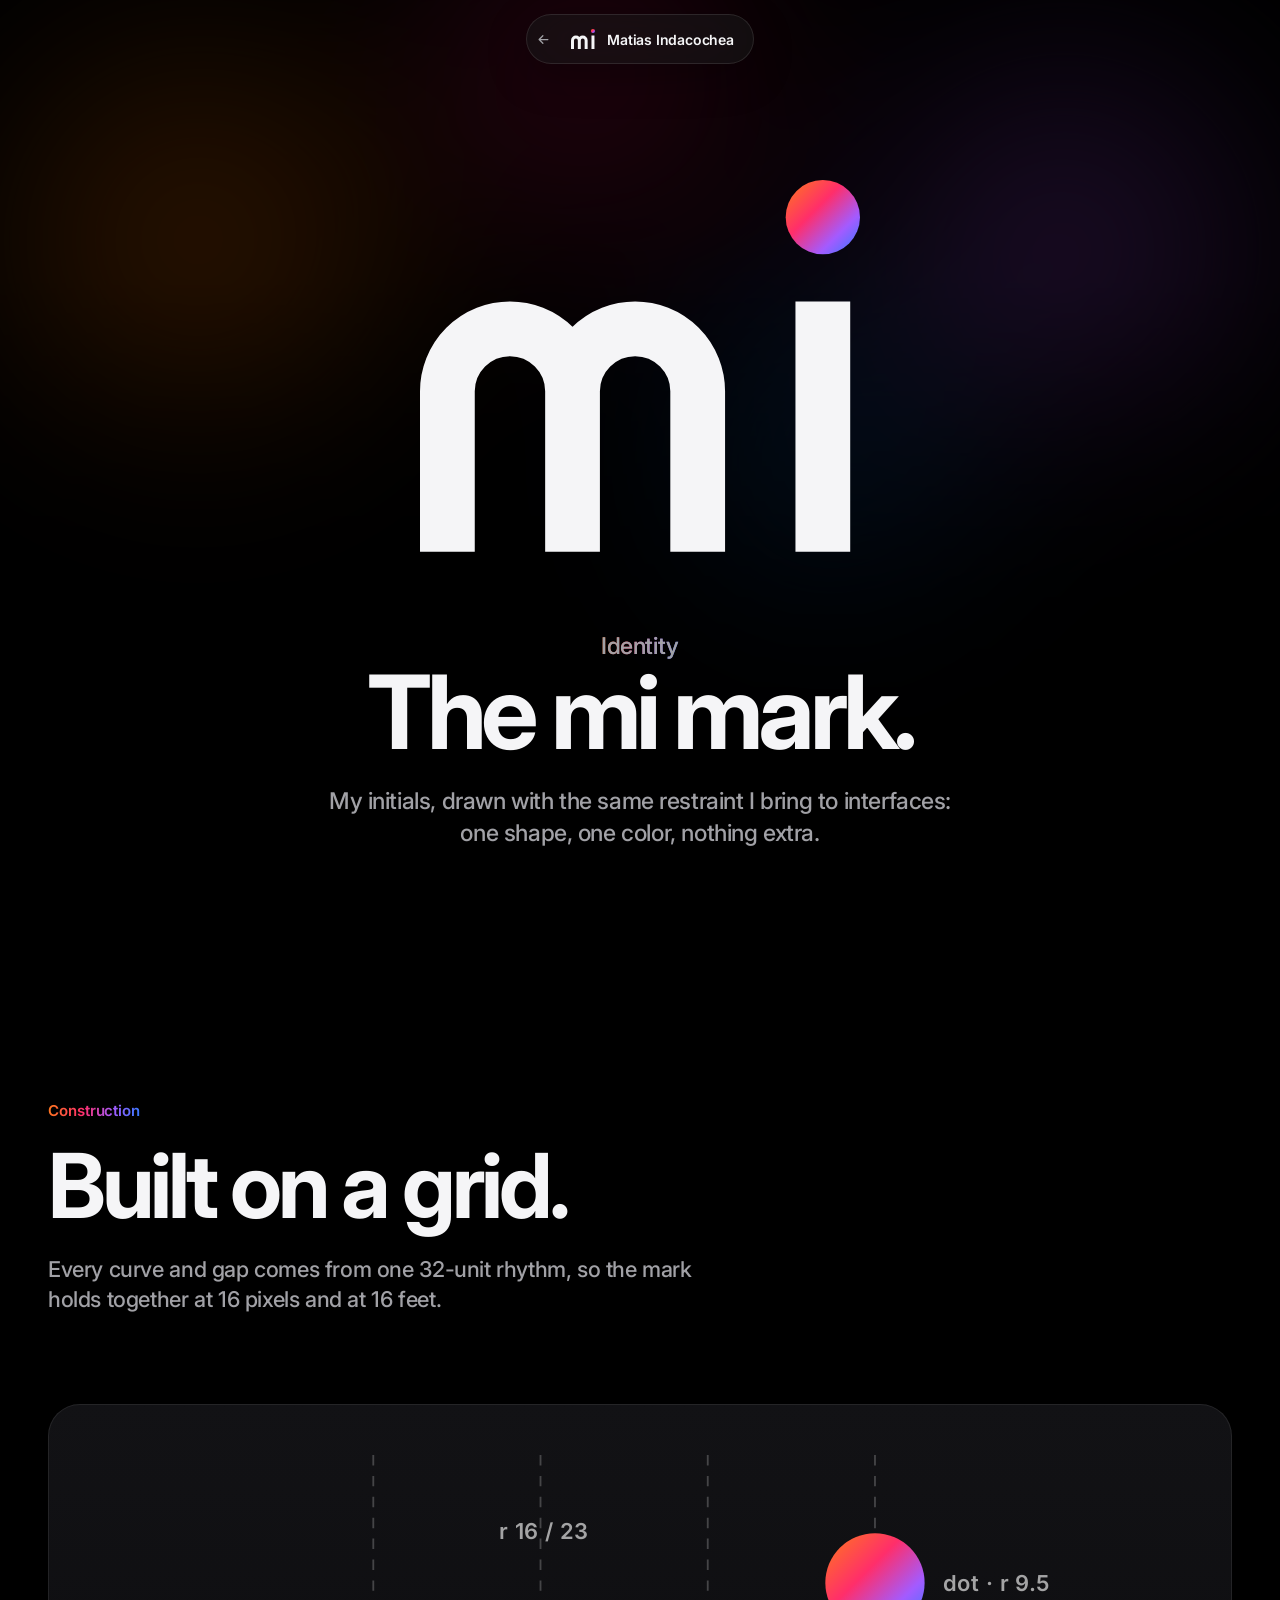
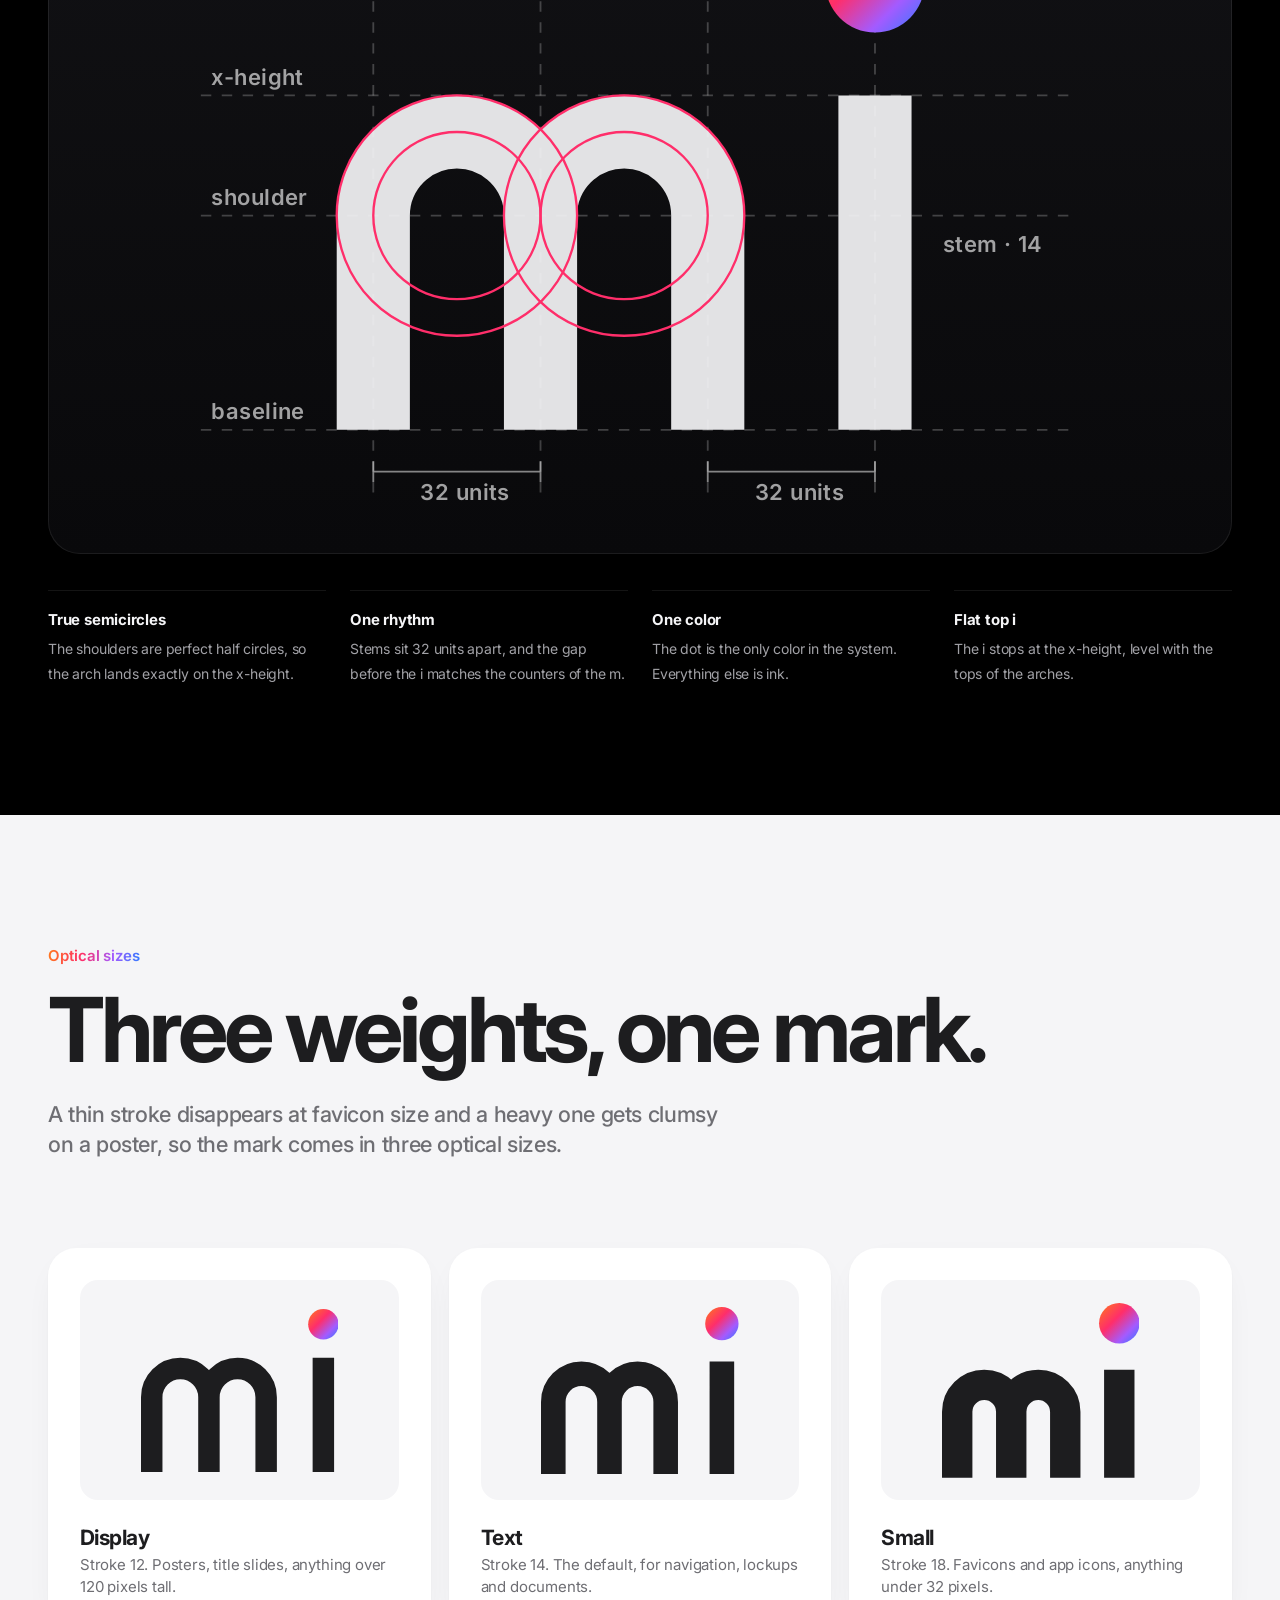
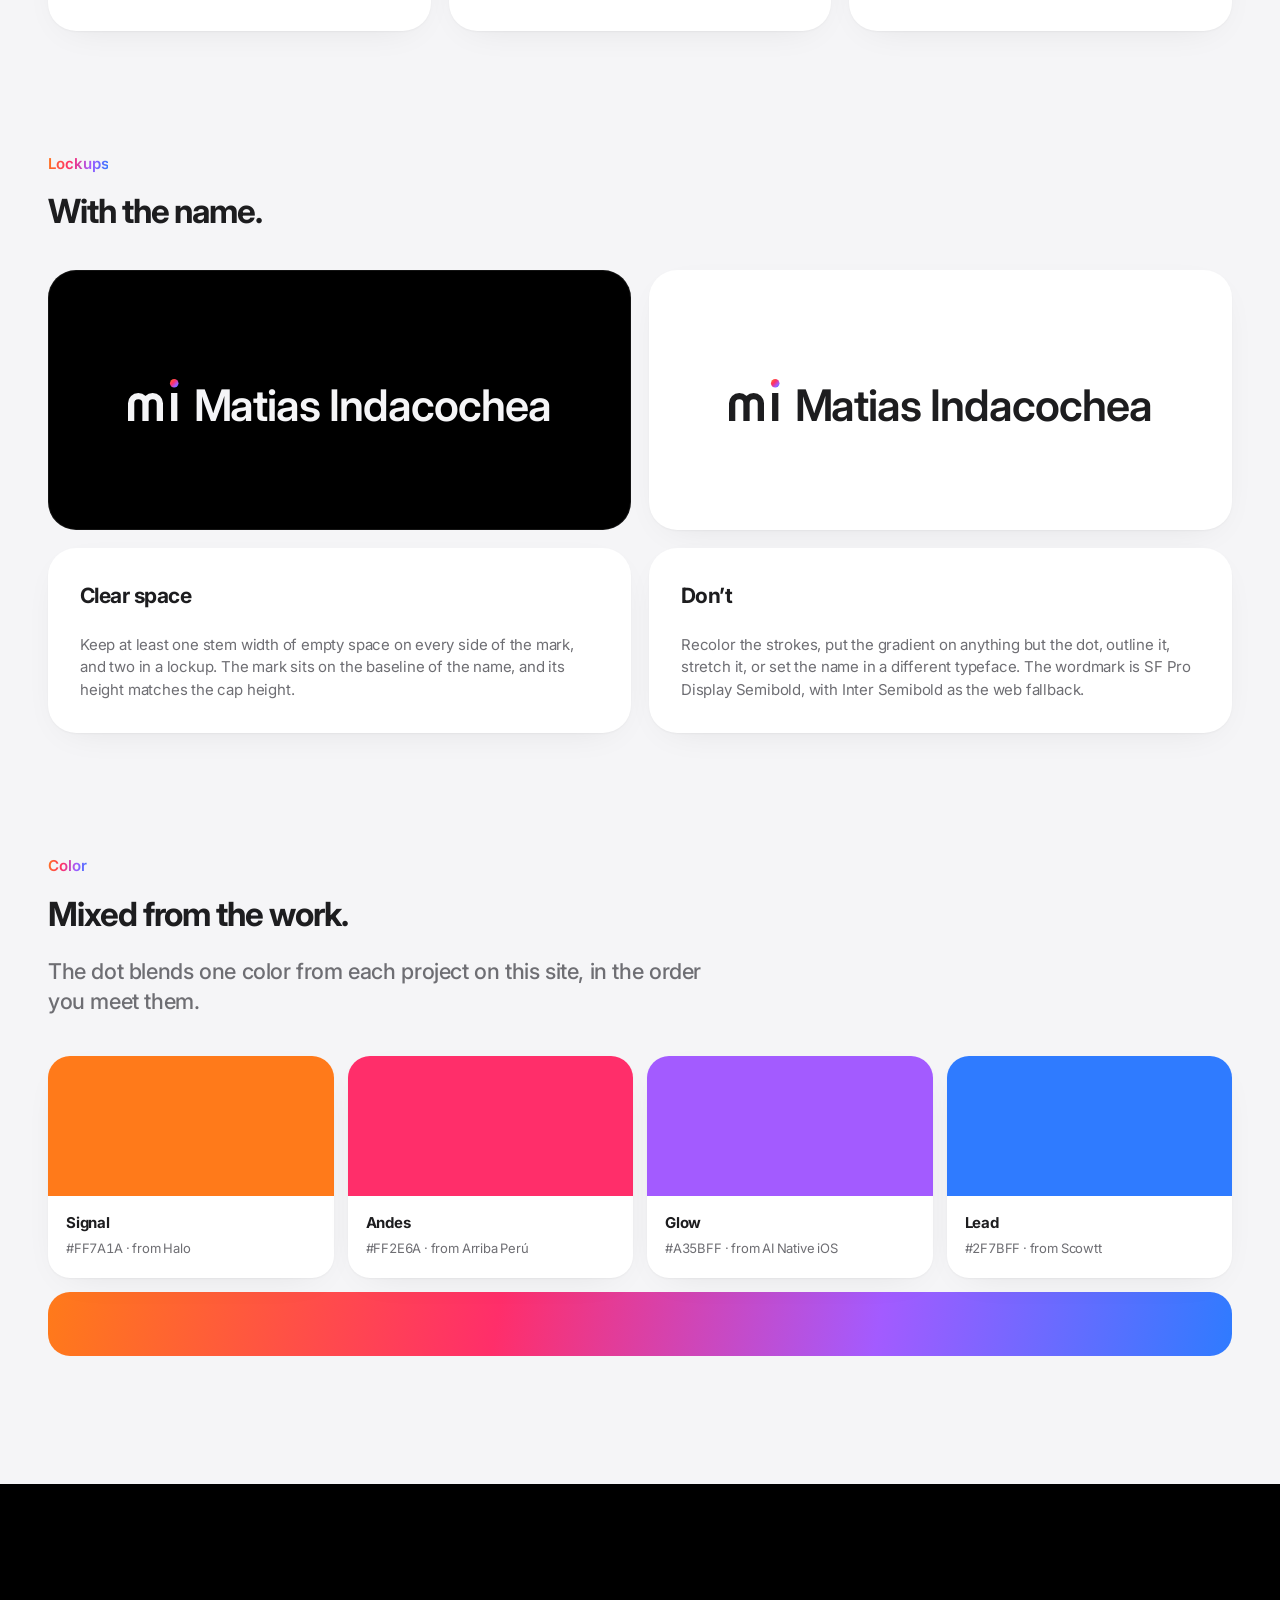
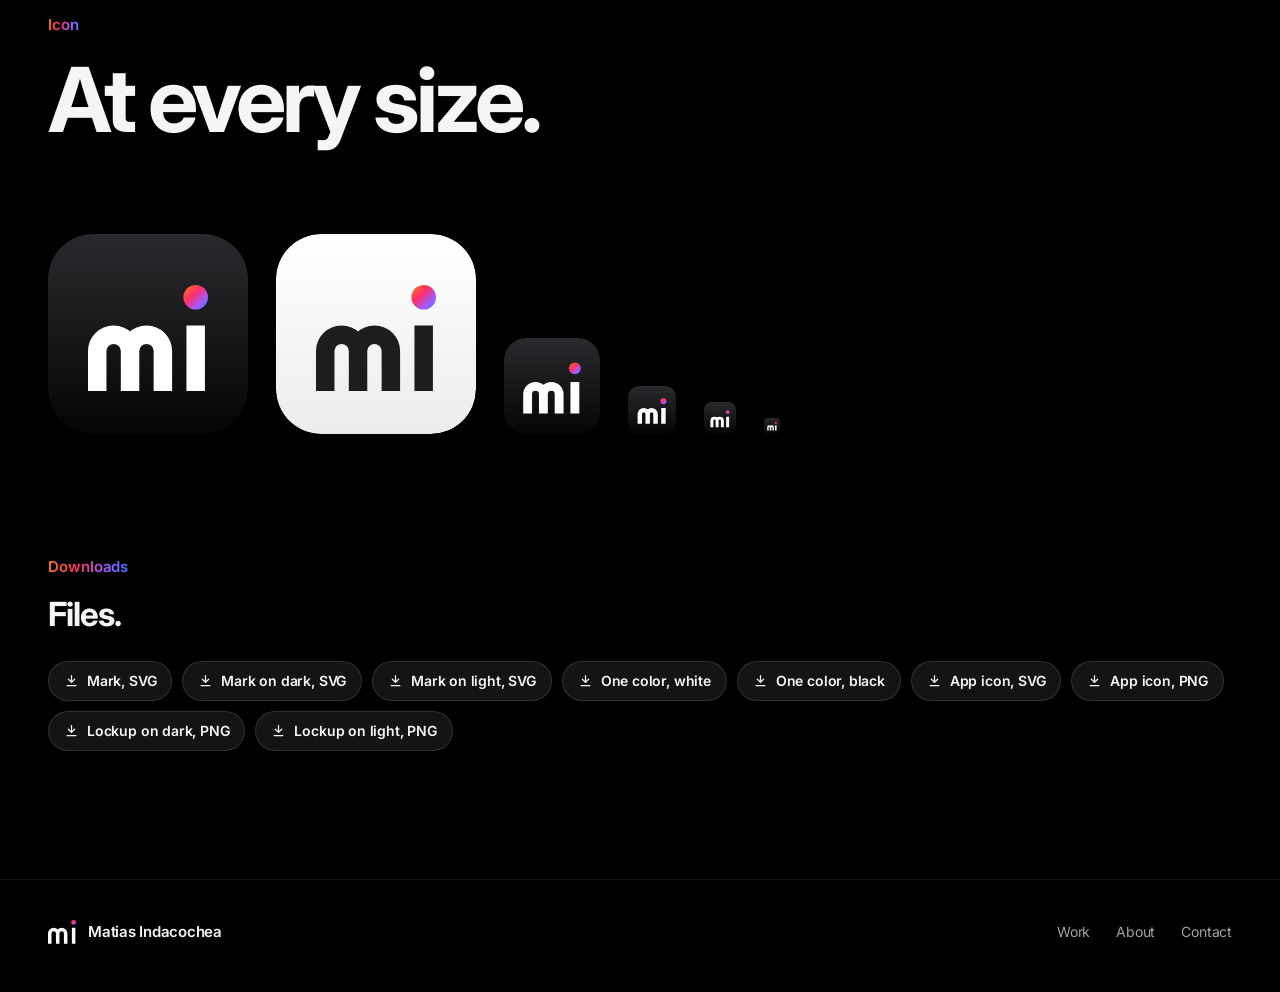
==== commit d85ef581: "Sharper copy for hiring teams, and Google Analytics with job-search events Copy: every section title" ====
--- a/brand/index.html
+++ b/brand/index.html
@@ -6,12 +6,14 @@
 <title>The mi mark · Matias Indacochea</title>
 <meta name="description" content="The personal mark of Matias Indacochea: construction, optical sizes, lockups, color and downloads.">
 <meta name="theme-color" content="#000000">
+<link rel="canonical" href="https://matiasindacochea.com/brand/">
 <link rel="icon" href="../assets/logo/mi-icon.svg" type="image/svg+xml">
 <link rel="apple-touch-icon" href="../assets/logo/apple-touch-icon.png">
 <link rel="preconnect" href="https://fonts.googleapis.com">
 <link rel="preconnect" href="https://fonts.gstatic.com" crossorigin>
 <link rel="stylesheet" href="https://fonts.googleapis.com/css2?family=Inter:wght@400..800&display=swap">
-<link rel="stylesheet" href="../assets/css/site.css?v=20261006j">
+<link rel="stylesheet" href="../assets/css/site.css?v=20261006k">
+<script src="../assets/js/analytics.js?v=20261006k" async></script>
 <style>
   .bnav { position: fixed; top: 14px; left: 0; right: 0; z-index: 50; display: flex; justify-content: center; padding: 0 12px; pointer-events: none; }
   .bnav a { pointer-events: auto; display: inline-flex; align-items: center; gap: 12px; height: 50px; padding: 0 20px 0 10px; border-radius: 999px;
@@ -91,7 +93,7 @@
     <div class="wrap">
       <p class="eyebrow">Identity</p>
       <h1>The mi mark.</h1>
-      <p>My initials, and “my” in Spanish. Two languages in two letters, drawn with the same restraint I bring to interfaces: one shape, one color, nothing extra.</p>
+      <p>My initials, drawn with the same restraint I bring to interfaces: one shape, one color, nothing extra.</p>
     </div>
   </section>
 
--- a/assets/css/site.css
+++ b/assets/css/site.css
@@ -887,10 +887,11 @@
   -webkit-mask-image: radial-gradient(70% 70% at 50% 50%, #000, transparent); mask-image: radial-gradient(70% 70% at 50% 50%, #000, transparent);
 }
 .mark-big, .mark-guides { position: absolute; width: 64%; height: auto; color: #f5f5f7; }
-.mk-path { stroke-dasharray: 1; stroke-dashoffset: 1; transition: stroke-dashoffset 1.8s var(--ease-in-out); }
-.mk-dot { transform-box: fill-box; transform-origin: center; transform: scale(0); transition: transform .9s var(--spring) 1.4s; }
-.mark-card.is-in .mk-path { stroke-dashoffset: 0; }
-.mark-card.is-in .mk-dot { transform: scale(1); }
+/* drawn by default; hidden for the draw-in only once the reveal observer runs (html.js-reveal) */
+.mk-path { stroke-dasharray: 1; stroke-dashoffset: 0; transition: stroke-dashoffset 1.8s var(--ease-in-out); }
+.mk-dot { transform-box: fill-box; transform-origin: center; transform: scale(1); transition: transform .9s var(--spring) 1.4s; }
+.js-reveal .mark-card:not(.is-in) .mk-path { stroke-dashoffset: 1; }
+.js-reveal .mark-card:not(.is-in) .mk-dot { transform: scale(0); }
 .mark-guides { opacity: 0; transition: opacity .6s var(--ease); }
 .mark-guides line, .mark-guides circle { fill: none; stroke: #FF2E6A; stroke-width: .5; vector-effect: non-scaling-stroke; }
 .mark-guides line { stroke: rgba(255,255,255,.28); stroke-dasharray: 3 3; }
@@ -1097,6 +1098,8 @@
 .is-capture .stage { --p: 1 !important; }
 .is-capture .project { --enter: 1 !important; }
 .is-capture .parallax { transform: none !important; }
+.is-capture .mk-path { stroke-dashoffset: 0 !important; transition: none !important; }
+.is-capture .mk-dot { transform: none !important; transition: none !important; }
 .is-capture .nav-pill { transition: none; }
 .is-capture[data-capture-from] .nav { display: none; }
 .is-capture *, .is-capture *::before, .is-capture *::after { animation-play-state: paused !important; }
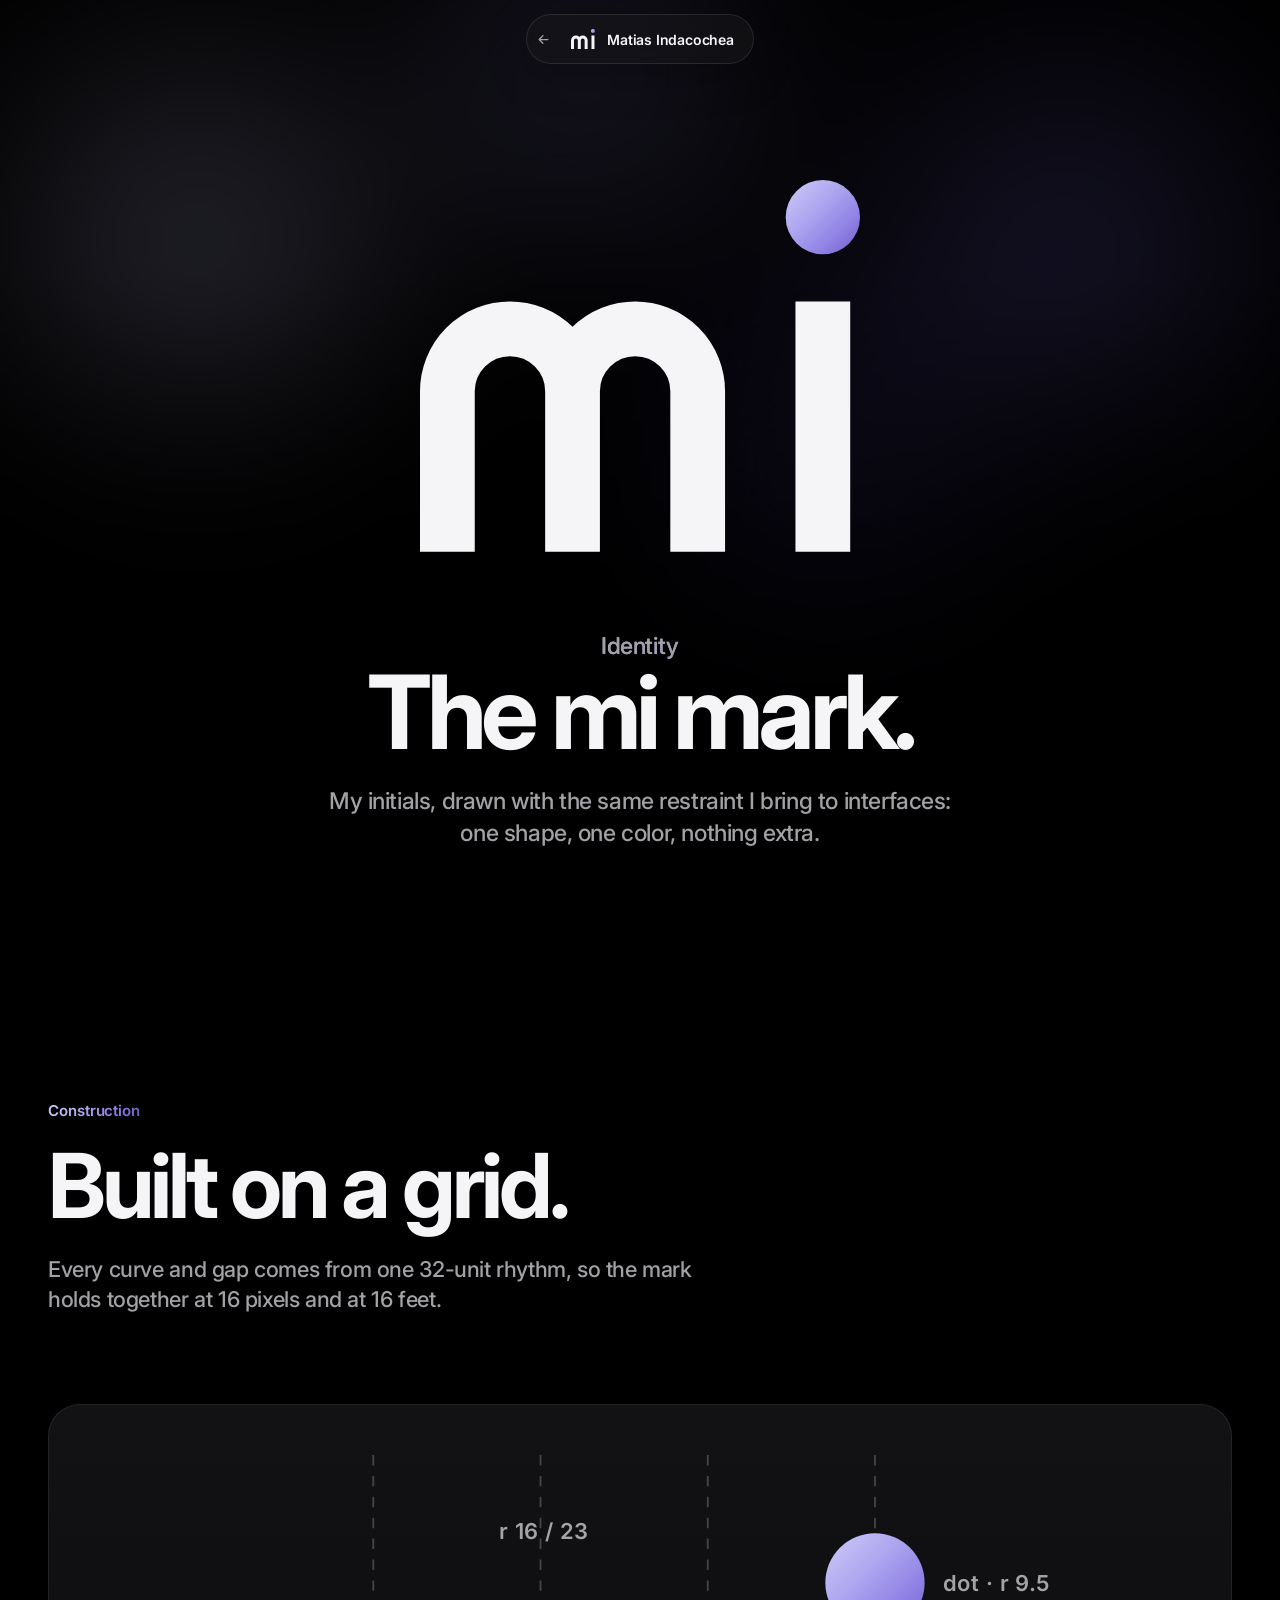
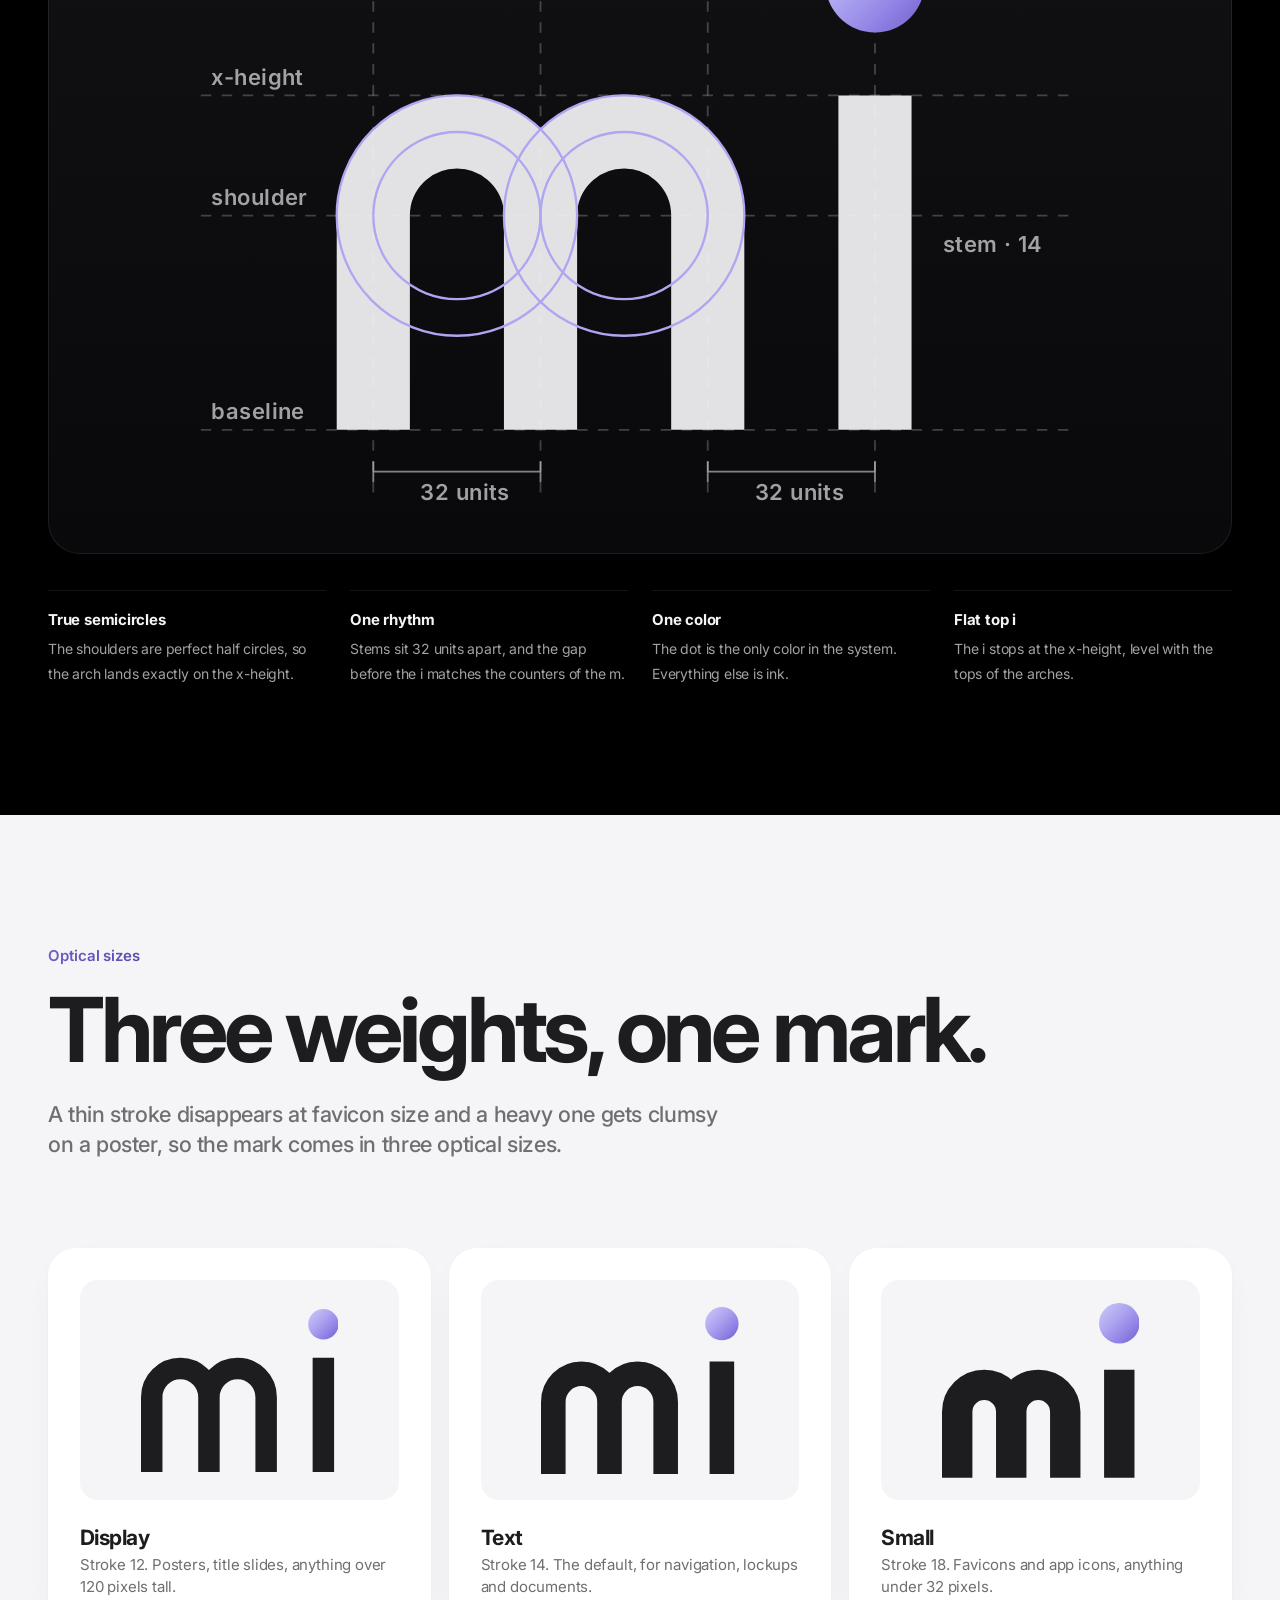
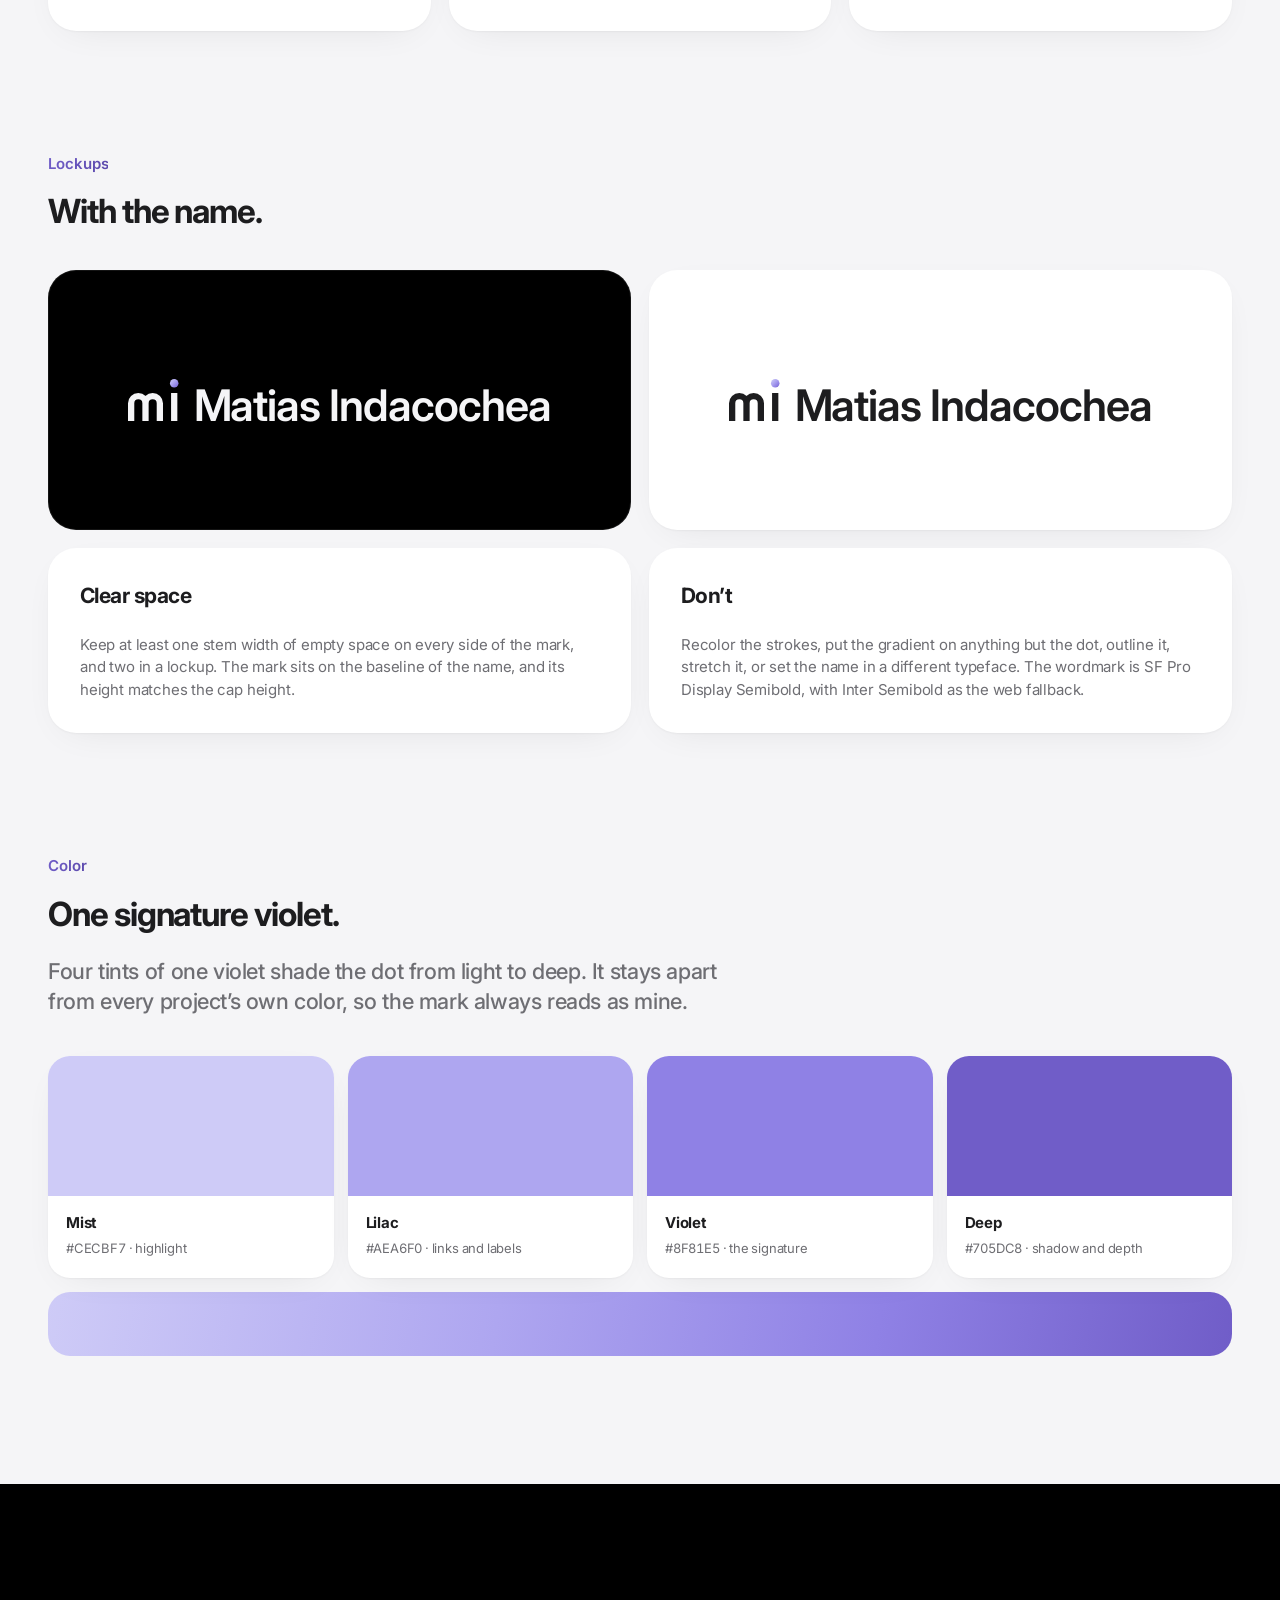
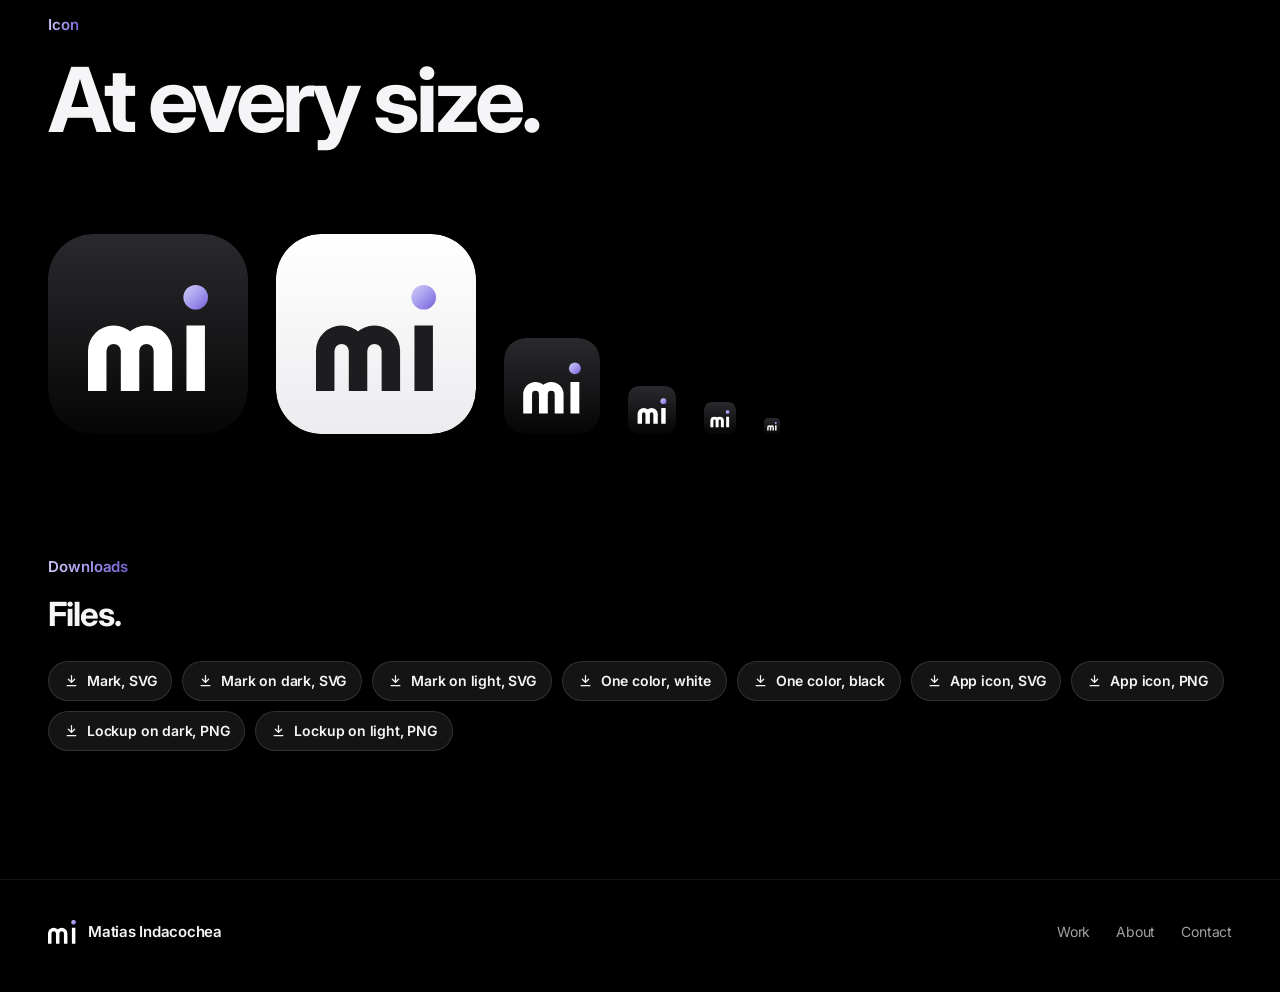
==== commit a6d8f6fa: "Redesign: softer violet, six-part scenes, Halo's explainer and case study - Brand: a softer signatur" ====
--- a/brand/index.html
+++ b/brand/index.html
@@ -12,8 +12,8 @@
 <link rel="preconnect" href="https://fonts.googleapis.com">
 <link rel="preconnect" href="https://fonts.gstatic.com" crossorigin>
 <link rel="stylesheet" href="https://fonts.googleapis.com/css2?family=Inter:wght@400..800&display=swap">
-<link rel="stylesheet" href="../assets/css/site.css?v=20261006k">
-<script src="../assets/js/analytics.js?v=20261006k" async></script>
+<link rel="stylesheet" href="../assets/css/site.css?v=20261014s">
+<script src="../assets/js/analytics.js?v=20261013a" async></script>
 <style>
   .bnav { position: fixed; top: 14px; left: 0; right: 0; z-index: 50; display: flex; justify-content: center; padding: 0 12px; pointer-events: none; }
   .bnav a { pointer-events: auto; display: inline-flex; align-items: center; gap: 12px; height: 50px; padding: 0 20px 0 10px; border-radius: 999px;
@@ -39,7 +39,7 @@
   .construct { border-radius: 32px; background: linear-gradient(180deg, #121215, #09090b); box-shadow: inset 0 0 0 1px var(--line); padding: clamp(24px, 4vw, 56px); }
   .construct svg { width: 100%; height: auto; max-height: 72vh; margin: 0 auto; color: #f5f5f7; }
   .construct .ln { stroke: rgba(255,255,255,.22); stroke-width: .35; stroke-dasharray: 2 2; fill: none; }
-  .construct .cc { stroke: #FF2E6A; stroke-width: .45; fill: none; }
+  .construct .cc { stroke: #AEA6F0; stroke-width: .45; fill: none; }
   .construct .ann { font: 600 4.2px var(--font); fill: rgba(255,255,255,.62); letter-spacing: .02em; }
   .construct .dim { stroke: rgba(255,255,255,.5); stroke-width: .35; fill: none; }
   .notes { display: grid; grid-template-columns: repeat(4, 1fr); gap: 24px; margin-top: 36px; }
@@ -76,7 +76,7 @@
 <body>
 <svg width="0" height="0" style="position:absolute" aria-hidden="true">
   <defs>
-    <linearGradient id="mi-dot" x1="0" y1="0" x2="1" y2="1"><stop offset="0" stop-color="#FF7A1A"/><stop offset=".4" stop-color="#FF2E6A"/><stop offset=".72" stop-color="#A35BFF"/><stop offset="1" stop-color="#2F7BFF"/></linearGradient>
+    <linearGradient id="mi-dot" x1="0" y1="0" x2="1" y2="1"><stop offset="0" stop-color="#CECBF7"/><stop offset=".4" stop-color="#AEA6F0"/><stop offset=".72" stop-color="#8F81E5"/><stop offset="1" stop-color="#705DC8"/></linearGradient>
     <symbol id="i-back" viewBox="0 0 24 24"><path d="M19 12H6M11 6l-6 6 6 6" fill="none" stroke="currentColor" stroke-width="2" stroke-linecap="round" stroke-linejoin="round"/></symbol>
     <symbol id="i-dl" viewBox="0 0 24 24"><path d="M12 4v11M7 10l5 5 5-5M5 20h14" fill="none" stroke="currentColor" stroke-width="2" stroke-linecap="round" stroke-linejoin="round"/></symbol>
   </defs>
@@ -159,12 +159,12 @@
         <article class="b-card"><h3>Don’t</h3><p>Recolor the strokes, put the gradient on anything but the dot, outline it, stretch it, or set the name in a different typeface. The wordmark is SF Pro Display Semibold, with Inter Semibold as the web fallback.</p></article>
       </div>
 
-      <div class="section-head" style="margin:clamp(80px,10vw,120px) 0 40px"><p class="eyebrow">Color</p><h2 class="sub-title">Mixed from the work.</h2><p class="section-lead">The dot blends one color from each project on this site, in the order you meet them.</p></div>
+      <div class="section-head" style="margin:clamp(80px,10vw,120px) 0 40px"><p class="eyebrow">Color</p><h2 class="sub-title">One signature violet.</h2><p class="section-lead">Four tints of one violet shade the dot from light to deep. It stays apart from every project’s own color, so the mark always reads as mine.</p></div>
       <div class="swatch-row">
-        <div class="sw"><i style="--c:#FF7A1A"></i><div><b>Signal</b><span>#FF7A1A · from Halo</span></div></div>
-        <div class="sw"><i style="--c:#FF2E6A"></i><div><b>Andes</b><span>#FF2E6A · from Arriba Perú</span></div></div>
-        <div class="sw"><i style="--c:#A35BFF"></i><div><b>Glow</b><span>#A35BFF · from AI Native iOS</span></div></div>
-        <div class="sw"><i style="--c:#2F7BFF"></i><div><b>Lead</b><span>#2F7BFF · from Scowtt</span></div></div>
+        <div class="sw"><i style="--c:#CECBF7"></i><div><b>Mist</b><span>#CECBF7 · highlight</span></div></div>
+        <div class="sw"><i style="--c:#AEA6F0"></i><div><b>Lilac</b><span>#AEA6F0 · links and labels</span></div></div>
+        <div class="sw"><i style="--c:#8F81E5"></i><div><b>Violet</b><span>#8F81E5 · the signature</span></div></div>
+        <div class="sw"><i style="--c:#705DC8"></i><div><b>Deep</b><span>#705DC8 · shadow and depth</span></div></div>
       </div>
       <div class="grad-bar" aria-hidden="true"></div>
     </div>
--- a/assets/css/site.css
+++ b/assets/css/site.css
@@ -19,9 +19,14 @@
   --l-text-2: #6e6e73;
   --l-line: rgba(0, 0, 0, .08);
 
-  --link: #2997ff;
-  --link-light: #0066cc;
-  --grad: linear-gradient(100deg, #FF7A1A 0%, #FF2E6A 38%, #A35BFF 70%, #2F7BFF 100%);
+  --link: #B7B2F2;
+  --link-light: #5C4AAC;
+  /* brand: one signature violet in four tints, light to deep. --grad, the logo dot, the eyebrows, the How I work
+     lines and the glows read them. Kept apart from all four project colors so the mark always reads as Matias. */
+  --b1: #CECBF7; --b2: #AEA6F0; --b3: #8F81E5; --b4: #705DC8;
+  /* AI's color in How I work (the follower line, its ping, its row): kept apart from the brand color */
+  --ai: #E8EBF2; --ai-deep: #8E99AD; /* silver, so AI never reads as the brand */
+  --grad: linear-gradient(100deg, var(--b1) 0%, var(--b2) 38%, var(--b3) 70%, var(--b4) 100%);
 
   --r-xl: 36px;
   --r-l: 26px;
@@ -60,7 +65,7 @@
 h1, h2, h3, h4, p, dl, dd, ol, ul, figure, blockquote { margin: 0; padding: 0; }
 ul, ol { list-style: none; }
 [hidden] { display: none !important; }
-::selection { background: rgba(163, 91, 255, .45); color: #fff; }
+::selection { background: color-mix(in srgb, var(--b3) 45%, transparent); color: #fff; }
 :focus-visible { outline: 2px solid var(--link); outline-offset: 3px; border-radius: 8px; }
 
 .wrap { width: 100%; max-width: calc(var(--maxw) + var(--gutter) * 2); margin: 0 auto; padding: 0 var(--gutter); }
@@ -81,12 +86,20 @@
 }
 .skip:focus { top: 16px; }
 
+/* the logo dot and the How I work route read the brand stops */
+#mi-dot stop:nth-child(1), #hiw-grad stop:nth-child(1) { stop-color: var(--b1); }
+#mi-dot stop:nth-child(2), #hiw-grad stop:nth-child(2) { stop-color: var(--b2); }
+#mi-dot stop:nth-child(3), #hiw-grad stop:nth-child(3) { stop-color: var(--b3); }
+#mi-dot stop:nth-child(4), #hiw-grad stop:nth-child(4) { stop-color: var(--b4); }
+
 /* ---------- Type ---------- */
 .eyebrow {
   font-size: 15px; font-weight: 600; letter-spacing: -.005em;
   background: var(--grad); -webkit-background-clip: text; background-clip: text; color: transparent;
   display: inline-block; margin-bottom: 18px;
 }
+/* on light sections the pale tints vanish into #f5f5f7: use the two deep ones (4.7:1 and up) */
+.light .eyebrow { background-image: linear-gradient(100deg, var(--b4), var(--link-light)); }
 .section-head { max-width: 1080px; margin-bottom: clamp(48px, 7vw, 96px); }
 .section-title {
   font-size: clamp(44px, 7vw, 92px);
@@ -103,8 +116,10 @@
   font-weight: 500;
   max-width: 680px;
 }
-.section-title, .showcase-title, .project-tagline, .about-lead, .contact-title, .tile h3, .pull p { text-wrap: balance; }
-.section-title { text-wrap: pretty; } /* no one-word last lines */
+/* headings split into even lines; body copy never ends on a single word */
+.section-title, .sub-title, .showcase-title, .project-tagline, .about-lead, .contact-title, .tile h3, .pull p { text-wrap: balance; }
+p, dd, li { text-wrap: pretty; }
+.edu-card h4, .edu-what, .kit-note { text-wrap: balance; } /* one- and two-line blocks: even lines */
 .sub-title { font-size: clamp(26px, 2.6vw, 34px); letter-spacing: -.032em; font-weight: 700; line-height: 1.1; }
 .link {
   display: inline-flex; align-items: center; gap: .35em;
@@ -251,14 +266,14 @@
   isolation: isolate;
 }
 .hero-aurora {
-  position: absolute; inset: -10% -10% 0; z-index: -2; pointer-events: none; filter: blur(80px) saturate(140%); opacity: .55;
+  position: absolute; inset: -10% -10% 0; z-index: -2; pointer-events: none; filter: blur(80px) saturate(130%); opacity: .45;
   -webkit-mask-image: linear-gradient(#000 35%, transparent 95%); mask-image: linear-gradient(#000 35%, transparent 95%);
 }
 .hero-aurora i { position: absolute; border-radius: 50%; mix-blend-mode: screen; animation: drift 22s var(--ease-in-out) infinite alternate; }
-.hero-aurora i:nth-child(1) { width: 46vw; height: 46vw; left: 2%; top: 4%; background: radial-gradient(closest-side, rgba(255,122,26,.55), transparent); }
-.hero-aurora i:nth-child(2) { width: 40vw; height: 40vw; left: 30%; top: -8%; background: radial-gradient(closest-side, rgba(255,46,106,.45), transparent); animation-delay: -6s; }
-.hero-aurora i:nth-child(3) { width: 44vw; height: 44vw; right: 4%; top: 6%; background: radial-gradient(closest-side, rgba(163,91,255,.5), transparent); animation-delay: -11s; }
-.hero-aurora i:nth-child(4) { width: 38vw; height: 38vw; right: 22%; top: 30%; background: radial-gradient(closest-side, rgba(47,123,255,.45), transparent); animation-delay: -16s; }
+.hero-aurora i:nth-child(1) { width: 46vw; height: 46vw; left: 2%; top: 4%; background: radial-gradient(closest-side, color-mix(in srgb, var(--b1) 55%, transparent), transparent); }
+.hero-aurora i:nth-child(2) { width: 40vw; height: 40vw; left: 30%; top: -8%; background: radial-gradient(closest-side, color-mix(in srgb, var(--b2) 45%, transparent), transparent); animation-delay: -6s; }
+.hero-aurora i:nth-child(3) { width: 44vw; height: 44vw; right: 4%; top: 6%; background: radial-gradient(closest-side, color-mix(in srgb, var(--b3) 50%, transparent), transparent); animation-delay: -11s; }
+.hero-aurora i:nth-child(4) { width: 38vw; height: 38vw; right: 22%; top: 30%; background: radial-gradient(closest-side, color-mix(in srgb, var(--b4) 45%, transparent), transparent); animation-delay: -16s; }
 @keyframes drift {
   0% { transform: translate3d(0, 0, 0) scale(1); }
   50% { transform: translate3d(6vw, 4vh, 0) scale(1.12); }
@@ -297,9 +312,9 @@
   margin-bottom: 30px; text-wrap: balance;
 }
 .hero-beats .beat { -webkit-background-clip: text; background-clip: text; color: transparent; }
-.hero-beats .b1 { background-image: linear-gradient(100deg, #FF7A1A, #FF2E6A); transition-delay: .34s; }
-.hero-beats .b2 { background-image: linear-gradient(100deg, #FF2E6A, #A35BFF); transition-delay: .5s; }
-.hero-beats .b3 { background-image: linear-gradient(100deg, #A35BFF, #2F7BFF); transition-delay: .66s; }
+.hero-beats .b1 { background-image: linear-gradient(#a1a1a6, #a1a1a6); transition-delay: .34s; }
+.hero-beats .b2 { background-image: linear-gradient(#a1a1a6, #a1a1a6); transition-delay: .5s; }
+.hero-beats .b3 { background-image: var(--grad); transition-delay: .66s; } /* the one colored word: where to look */
 .hero-lead {
   max-width: 720px;
   font-size: clamp(19px, 1.9vw, 25px);
@@ -433,7 +448,7 @@
    Work
    ========================================================================== */
 .work { padding: clamp(110px, 14vw, 180px) 0 clamp(60px, 8vw, 100px); }
-.project { --enter: 1; padding: 0 var(--gutter); margin: 0 auto clamp(28px, 4vw, 48px); max-width: calc(1400px + var(--gutter) * 2); }
+.project { --enter: 1; padding: 0 var(--gutter); margin: 0 auto clamp(36px, 5vw, 72px); max-width: calc(1400px + var(--gutter) * 2); }
 .project-card {
   position: relative; isolation: isolate; overflow: hidden;
   border-radius: var(--r-xl);
@@ -457,8 +472,8 @@
   opacity: .9;
 }
 .project-head {
-  display: grid; grid-template-columns: minmax(0, 1.2fr) minmax(0, 1fr); gap: 28px 64px; align-items: end;
-  margin-bottom: clamp(40px, 6vw, 80px);
+  display: grid; grid-template-columns: minmax(0, 1.2fr) minmax(0, 1fr); gap: 32px 72px; align-items: start;
+  margin-bottom: clamp(56px, 7vw, 104px);
 }
 .project-kicker {
   display: flex; align-items: center; gap: 12px;
@@ -482,9 +497,9 @@
   color: #e8e8ed; max-width: 560px;
 }
 .project-intro p { font-size: clamp(17px, 1.35vw, 19px); line-height: 1.55; color: var(--text-2); letter-spacing: -.014em; }
-.project-cta { display: flex; flex-wrap: wrap; align-items: center; gap: 10px; margin-top: 28px; }
-
-.project-media { position: relative; margin-bottom: clamp(36px, 5vw, 64px); }
+.project-cta { display: flex; flex-wrap: wrap; align-items: center; gap: 10px; margin-top: 36px; }
+
+.project-media { position: relative; margin-bottom: clamp(56px, 7vw, 104px); }
 .parallax { --py: 0px; transform: translate3d(0, var(--py), 0); will-change: transform; }
 
 .phone-shot { position: relative; }
@@ -566,22 +581,23 @@
   clip-path: polygon(40% 0, 60% 0, 60% 12%, 72% 12%, 72% 24%, 84% 24%, 84% 36%, 100% 36%, 100% 64%, 84% 64%, 84% 76%, 72% 76%, 72% 88%, 60% 88%, 60% 100%, 40% 100%, 40% 88%, 28% 88%, 28% 76%, 16% 76%, 16% 64%, 0 64%, 0 36%, 16% 36%, 16% 24%, 28% 24%, 28% 12%, 40% 12%);
   opacity: .9;
 }
-.andes i:nth-child(1) { width: 300px; height: 300px; left: 50%; top: 4%; transform: translateX(-118%); background: #5a1714; }
-.andes i:nth-child(2) { width: 180px; height: 180px; left: 50%; top: 2%; transform: translateX(90%); background: #6b3c16; opacity: .7; }
-.andes i:nth-child(3) { width: 260px; height: 340px; left: 50%; bottom: 0; transform: translateX(40%); background: #1f3557; clip-path: polygon(14% 0, 86% 6%, 100% 100%, 0 96%); border-radius: 20px; opacity: .6; }
-.andes i:nth-child(4) { width: 120px; height: 120px; left: 50%; bottom: 10%; transform: translateX(-210%); background: #7d2a20; opacity: .5; }
+.andes i:nth-child(1) { width: 300px; height: 300px; left: 50%; top: 4%; transform: translateX(-118%); background: color-mix(in srgb, var(--accent) 34%, #0b0b0c); }
+.andes i:nth-child(2) { width: 180px; height: 180px; left: 50%; top: 2%; transform: translateX(90%); background: color-mix(in srgb, var(--accent) 24%, #0b0b0c); opacity: .7; }
+.andes i:nth-child(3) { width: 260px; height: 340px; left: 50%; bottom: 0; transform: translateX(40%); background: color-mix(in srgb, var(--accent) 14%, #0b0b0c); clip-path: polygon(14% 0, 86% 6%, 100% 100%, 0 96%); border-radius: 20px; opacity: .6; }
+.andes i:nth-child(4) { width: 120px; height: 120px; left: 50%; bottom: 10%; transform: translateX(-210%); background: color-mix(in srgb, var(--accent) 30%, #0b0b0c); opacity: .5; }
 .callouts { display: grid; gap: 14px; }
 .callouts li {
-  display: flex; flex-direction: column; justify-content: center; min-height: 106px;
-  padding: 18px 20px; border-radius: 20px;
+  display: flex; flex-direction: column; justify-content: center;
+  padding: 12px 20px; border-radius: 999px;
   background: rgba(255,255,255,.04);
   box-shadow: inset 0 0 0 1px rgba(255,255,255,.08);
   -webkit-backdrop-filter: blur(20px); backdrop-filter: blur(20px);
   font-size: 14.5px; line-height: 1.45; color: var(--text-2);
 }
-.callouts b { display: block; color: var(--text); font-size: 16px; font-weight: 600; letter-spacing: -.016em; margin-bottom: 2px; }
+.callouts b { display: block; color: var(--text); font-size: 15px; font-weight: 600; letter-spacing: -.016em; }
 .callouts-left { justify-items: end; }
-.callouts-left li, .callouts-right li { max-width: 300px; width: 100%; }
+.callouts-left li, .callouts-right li { width: max-content; max-width: 100%; }
+.callouts { gap: 18px; }
 
 .device-live { position: relative; display: flex; flex-direction: column; align-items: center; gap: 16px; }
 .device-frame {
@@ -660,7 +676,7 @@
 }
 .media-aiios::before {
   content: ""; position: absolute; left: 50%; top: 50%; width: 70%; height: 90%; transform: translate(-50%, -50%); z-index: -1;
-  background: radial-gradient(40% 50% at 40% 60%, rgba(255, 120, 40, .3), transparent 70%), radial-gradient(45% 55% at 60% 35%, rgba(70, 110, 255, .4), transparent 70%);
+  background: radial-gradient(45% 55% at 50% 45%, color-mix(in srgb, var(--accent) 40%, transparent), transparent 70%);
   filter: blur(30px);
 }
 /* the phone from the case study's own hero, live: the page loads at 1440x900 and only its phone shows */
@@ -673,22 +689,19 @@
 .crop-live .device-screen iframe { width: 1440px; height: 900px; transform: var(--crop, scale(.25)); }
 .crop-live .device-poster { object-position: center; }
 .crop-live.is-active .device-screen { box-shadow: 0 0 0 3px var(--accent); }
-.decisions { display: grid; gap: 14px; counter-reset: none; }
+.decisions { display: grid; gap: 34px; counter-reset: none; }
 .decisions li {
-  display: flex; gap: 14px; align-items: flex-start; min-height: 122px;
-  padding: 18px 20px; border-radius: 20px;
-  background: rgba(255,255,255,.04);
-  box-shadow: inset 0 0 0 1px rgba(255,255,255,.08);
-  -webkit-backdrop-filter: blur(20px); backdrop-filter: blur(20px);
+  display: flex; gap: 14px; align-items: flex-start;
+  padding: 4px 0;
   font-size: 14.5px; line-height: 1.45; color: var(--text-2);
-  max-width: 330px; width: 100%;
+  max-width: 300px; width: 100%;
 }
 .decisions-left { justify-items: end; }
 .decisions b { display: block; color: var(--text); font-size: 15.5px; font-weight: 600; letter-spacing: -.016em; margin-bottom: 3px; }
 .dn {
   flex: none; display: grid; place-items: center; width: 26px; height: 26px; border-radius: 50%;
   font-size: 12.5px; font-weight: 700; color: #fff;
-  background: linear-gradient(135deg, #3f7dff, #8a5cff);
+  background: var(--accent);
 }
 .decisions li.decisions-more { align-items: center; background: none; box-shadow: inset 0 0 0 1px rgba(255,255,255,.08); -webkit-backdrop-filter: none; backdrop-filter: none; }
 .decisions-more .link { font-size: 14.5px; }
@@ -726,6 +739,332 @@
 }
 .meta dt { font-size: 12.5px; color: var(--text-3); font-weight: 500; margin-bottom: 6px; }
 .meta dd { font-size: 15px; line-height: 1.4; color: #d2d2d7; letter-spacing: -.012em; }
+
+/* Problem and why, in the panel head: two short rows, the problem brighter */
+.project-why { display: grid; gap: 22px; max-width: 720px; }
+.project-why > div { display: grid; grid-template-columns: 96px minmax(0, 1fr); gap: 14px; align-items: baseline; }
+.project-why dt { font-size: 12.5px; font-weight: 600; letter-spacing: .01em; color: var(--text-3); }
+.project-why > div:first-child dt { color: var(--accent-ink); }
+/* the one phrase to read first: an accent marker that sweeps in under it once the panel is on screen */
+.project-why mark { color: inherit; padding: 0 .06em; background: linear-gradient(color-mix(in srgb, var(--accent) 58%, transparent), color-mix(in srgb, var(--accent) 58%, transparent)) 0 90% / 100% .4em no-repeat; transition: background-size 1.1s var(--ease) .6s; }
+.js-reveal .project-intro:not(.is-in) .project-why mark { background-size: 0 .4em; }
+.project-why dd { font-size: clamp(16px, 1.25vw, 18px); line-height: 1.5; letter-spacing: -.014em; color: var(--text-2); }
+.project-why > div:first-child dd { color: var(--text); }
+
+/* Looking back: what I learned, where I struggled, what I'd do differently. One sentence each. */
+.looking-back { display: grid; grid-template-columns: repeat(3, 1fr); gap: 24px clamp(28px, 4vw, 64px); padding-top: 32px; border-top: 1px solid var(--line); }
+.lb-card { min-width: 0; }
+.lb-card dt { font-size: 13px; font-weight: 600; color: var(--text-3); margin-bottom: 10px; }
+.lb-card dd { font-size: 16.5px; line-height: 1.45; letter-spacing: -.014em; font-weight: 500; color: var(--text-2); }
+/* what I learned leads; the other two step back */
+.lb-card:first-child dt { color: var(--accent-ink); }
+.lb-card:first-child dd { color: var(--text); }
+.project-foot { margin-top: 32px; font-size: 15px; line-height: 1.4; color: #d2d2d7; letter-spacing: -.012em; }
+.project-foot b { margin-right: 10px; font-size: 12.5px; font-weight: 500; color: var(--text-3); }
+
+/* ==========================================================================
+   Project scenes: one screen per project. The product glows in the project's own color on one side
+   (the focal point), the words sit on the other, one part at a time (progressive disclosure).
+   Sides alternate down the page so the eye zig-zags from visual to words to the next visual.
+   ========================================================================== */
+/* a deeper accent for fills behind white text: 4.5:1 or better for every project color */
+.scene { --accent-solid: color-mix(in srgb, var(--accent) 78%, #000); margin-bottom: clamp(28px, 4vw, 56px); }
+.scene .project-card {
+  padding: clamp(28px, 4.6vw, 72px);
+  background:
+    radial-gradient(70% 80% at var(--gx, 22%) 42%, color-mix(in srgb, var(--accent) 30%, transparent), transparent 70%),
+    linear-gradient(160deg, color-mix(in srgb, var(--tint) 100%, #000 0%) 0%, #0a0a0c 62%);
+}
+.scene:nth-of-type(even) .project-card { --gx: 78%; }
+.scene-grid { display: grid; grid-template-columns: minmax(0, 1.2fr) minmax(0, 1fr); gap: clamp(32px, 5vw, 80px); align-items: center; }
+.scene:nth-of-type(even) .scene-visual { order: 2; }
+.scene:nth-of-type(even) .scene-grid { grid-template-columns: minmax(0, 1fr) minmax(0, 1.2fr); } /* the product always gets the wider column */
+.scene-visual { position: relative; min-width: 0; align-self: stretch; display: grid; align-content: center; } /* full row height: room for callouts */
+.scene-visual::before { /* the focal light behind the product */
+  content: ""; position: absolute; inset: 8% 6%; z-index: -1; border-radius: 50%; pointer-events: none;
+  background: radial-gradient(closest-side, color-mix(in srgb, var(--accent) 42%, transparent), transparent);
+  filter: blur(40px); opacity: .9;
+}
+.scene .project-media { margin: 0; }
+.scene .media-arriba, .scene .media-aiios { display: flex; justify-content: center; padding: 0; }
+.scene .andes { transform: scale(.82); }
+/* Arriba's phone moves right on wide screens, so its callouts sit in the gap between the words and the product */
+@media (min-width: 1101px) { #arriba .media-arriba { width: 64%; margin-left: auto; } }
+/* stacked (tablets): room for the callouts beside Arriba's phone and around Scowtt's windows; phones show none */
+@media (min-width: 701px) and (max-width: 1100px) {
+  #arriba .media-arriba { justify-content: flex-end; padding-right: clamp(0px, 7vw, 80px); }
+  #scowtt .scene-visual { padding-block: 150px 130px; }
+}
+.scene-copy { min-width: 0; display: grid; align-content: center; gap: 28px; }
+.scene .project-title { font-size: clamp(44px, 5.4vw, 80px); }
+.scene .project-tagline { margin-top: 14px; font-size: clamp(20px, 1.9vw, 26px); }
+.scene .project-cta { margin-top: 0; }
+
+/* six parts in one segmented control: Problem, Research, People, Market, Options, Learned */
+.seg-tabs { display: flex; gap: 2px; width: 100%; max-width: 580px; padding: 4px; border-radius: 999px; background: rgba(255,255,255,.06); box-shadow: inset 0 0 0 1px rgba(255,255,255,.08); }
+.seg-tab { flex: 1 1 auto; height: 36px; padding: 0 10px; border-radius: 999px; font-size: 13.5px; font-weight: 600; letter-spacing: -.01em; white-space: nowrap; color: var(--text-2); transition: background-color .3s var(--ease), color .3s var(--ease); }
+.seg-tab:hover { color: var(--text); }
+.seg-tab.is-on { color: #fff; background: var(--accent-solid); box-shadow: 0 6px 20px color-mix(in srgb, var(--accent) 40%, transparent); }
+.seg-panels { display: grid; margin-top: 22px; }
+.seg-panel { min-width: 0; }
+.js-segs .seg-panel { grid-area: 1 / 1; } /* stacked once the script runs: the tallest part sets the height, so nothing jumps */
+.js-segs .seg-panel { opacity: 0; visibility: hidden; transform: translateY(8px); transition: opacity .45s var(--ease), transform .55s var(--ease), visibility 0s .45s; }
+.js-segs .seg-panel.is-on { opacity: 1; visibility: visible; transform: none; transition: opacity .45s var(--ease) .05s, transform .55s var(--ease) .05s; }
+.seg-lead { font-size: clamp(19px, 1.6vw, 23px); line-height: 1.4; letter-spacing: -.02em; font-weight: 600; color: var(--text); text-wrap: balance; }
+/* the phrase to read first: a highlighter laid on the words themselves, swept in once the panel is on screen */
+.seg-lead mark {
+  color: inherit; padding: 0 .12em; margin: 0 -.06em; border-radius: .2em; -webkit-box-decoration-break: clone; box-decoration-break: clone;
+  background: linear-gradient(color-mix(in srgb, var(--accent) 46%, transparent), color-mix(in srgb, var(--accent) 46%, transparent)) 0 62% / 100% 76% no-repeat;
+  transition: background-size 1.1s var(--ease) .5s;
+}
+.js-reveal .scene-segs:not(.is-in) .seg-lead mark { background-size: 0 76%; }
+.seg-note { margin-top: 14px; font-size: 15.5px; line-height: 1.5; color: var(--text-2); }
+.seg-note b { display: block; margin-bottom: 2px; font-size: 12.5px; font-weight: 600; color: var(--accent-ink); }
+
+@keyframes seg-in { from { opacity: 0; transform: translateY(8px); } to { opacity: 1; transform: none; } }
+
+/* Who and what, before the tabs: the role and the result, one line each (lead with the outcome) */
+.scene-meta { display: flex; flex-wrap: wrap; gap: 6px 18px; margin-top: 18px; font-size: 13.5px; font-weight: 500; letter-spacing: -.005em; color: var(--text-2); }
+.scene-meta span { display: inline-flex; align-items: center; gap: 8px; }
+.scene-meta span::before { content: ""; width: 6px; height: 6px; border-radius: 50%; background: var(--accent); box-shadow: 0 0 8px color-mix(in srgb, var(--accent) 70%, transparent); }
+
+/* ---------- The six parts, each a picture first and a sentence at most ---------- */
+.pv-h { margin-bottom: 12px; font-size: 13px; font-weight: 600; color: var(--accent-ink); }
+.pv-cap { margin-top: 14px; font-size: 14.5px; line-height: 1.45; color: var(--text-2); text-wrap: pretty; }
+.pv-cap b { color: var(--text); font-weight: 600; }
+.pv-find { margin-top: 18px; padding: 12px 14px; border-radius: 14px; font-size: 15px; line-height: 1.45; color: var(--text); background: color-mix(in srgb, var(--accent) 12%, transparent); box-shadow: inset 0 0 0 1px color-mix(in srgb, var(--accent) 32%, transparent); }
+.pv-find b { display: block; margin-bottom: 2px; font-size: 12px; font-weight: 600; color: var(--accent-ink); }
+.pv-stats { display: grid; grid-template-columns: repeat(auto-fit, minmax(112px, 1fr)); gap: 14px 26px; }
+.pv-stat { display: grid; align-content: start; gap: 6px; }
+.pv-stat b { font-size: clamp(34px, 3.3vw, 48px); line-height: 1; font-weight: 700; letter-spacing: -.045em; background: linear-gradient(180deg, #fff 30%, var(--accent-ink)); -webkit-background-clip: text; background-clip: text; color: transparent; }
+.pv-stat span { font-size: 13.5px; line-height: 1.35; color: var(--text-2); }
+/* 10 phones, 7.5 lit: the share of workers who own or regularly use one */
+.pv-dots { display: flex; gap: 8px; margin-top: 18px; }
+.pv-dots i { width: 20px; height: 34px; border-radius: 6px; box-shadow: inset 0 0 0 1.5px rgba(255,255,255,.2); }
+.pv-dots i:nth-child(-n+7) { background: var(--accent); box-shadow: 0 0 14px color-mix(in srgb, var(--accent) 45%, transparent); }
+.pv-dots i:nth-child(8) { background: linear-gradient(90deg, var(--accent) 50%, transparent 50%); }
+.pv-chips { display: flex; flex-wrap: wrap; gap: 6px; margin-top: 16px; }
+.pv-chips li { padding: 6px 11px; border-radius: 999px; font-size: 13px; color: var(--text-2); background: rgba(255,255,255,.06); box-shadow: inset 0 0 0 1px rgba(255,255,255,.08); }
+.pv-card, .pv-rows li, .pv-mode, .pv-tiles li, .pv-flow4 li, .pv-pair, .pv-readers li { background: rgba(255,255,255,.04); box-shadow: inset 0 0 0 1px rgba(255,255,255,.07); }
+.pv-rows .is-this, .pv-mode.is-this, .pv-flow4 .is-this {
+  background: color-mix(in srgb, var(--accent) 15%, transparent);
+  box-shadow: inset 0 0 0 1px color-mix(in srgb, var(--accent) 55%, transparent), 0 12px 32px -14px color-mix(in srgb, var(--accent) 70%, transparent);
+}
+
+/* People: who it speaks for, and who reads it */
+.pv-relay { display: grid; grid-template-columns: auto minmax(0, 1fr); align-items: center; gap: 0 30px; }
+.pv-you { display: grid; justify-items: center; gap: 2px; width: 104px; text-align: center; }
+.pv-av { display: grid; place-items: center; width: 54px; height: 54px; margin-bottom: 8px; border-radius: 50%; color: #fff; background: var(--accent); box-shadow: 0 0 0 7px color-mix(in srgb, var(--accent) 20%, transparent), 0 12px 30px color-mix(in srgb, var(--accent) 50%, transparent); }
+.pv-av .ic { width: 24px; height: 24px; }
+.pv-you b { font-size: 15px; color: var(--text); }
+.pv-you > span:last-child { font-size: 12px; line-height: 1.3; color: var(--text-3); }
+.pv-readers { display: grid; gap: 8px; }
+.pv-readers li { position: relative; display: flex; align-items: baseline; flex-wrap: wrap; gap: 2px 10px; padding: 10px 14px; border-radius: 12px; }
+.pv-readers li::before { content: ""; position: absolute; right: 100%; top: 50%; width: 30px; height: 1px; background: linear-gradient(90deg, transparent, color-mix(in srgb, var(--accent) 80%, transparent)); }
+.pv-readers b { min-width: 5.4em; font-size: 14px; font-weight: 600; color: var(--text); }
+.pv-readers span { font-size: 13.5px; color: var(--text-2); }
+
+/* Market: what's out there, and where this one stands */
+.pv-rows { display: grid; gap: 8px; }
+.pv-rows li { display: grid; grid-template-columns: 9.5em minmax(0, 1fr); gap: 14px; align-items: center; padding: 12px 14px; border-radius: 14px; }
+.pv-rows b { display: grid; gap: 1px; font-size: 14px; font-weight: 600; color: var(--text-2); }
+.pv-rows small { font-size: 12px; font-weight: 500; color: var(--text-3); }
+.pv-rows span { font-size: 14px; line-height: 1.4; color: var(--text-3); }
+.pv-rows .is-this b, .pv-rows .is-this span { color: var(--text); }
+.pv-vs { display: grid; gap: 8px; }
+.pv-vs-h, .pv-vs-r { display: grid; grid-template-columns: minmax(0, 1fr) minmax(0, 1.35fr); gap: 10px; align-items: stretch; }
+.pv-vs-h { font-size: 12px; font-weight: 600; color: var(--text-3); }
+.pv-vs-h span:last-child { color: var(--accent-ink); }
+.pv-vs-r s, .pv-vs-r b { display: flex; align-items: center; padding: 11px 13px; border-radius: 12px; font-size: 14px; line-height: 1.35; }
+.pv-vs-r s { color: var(--text-3); background: rgba(255,255,255,.03); text-decoration-color: color-mix(in srgb, var(--accent) 85%, transparent); text-decoration-thickness: 1.5px; }
+.pv-vs-r b { position: relative; font-weight: 600; color: var(--text); background: color-mix(in srgb, var(--accent) 15%, transparent); box-shadow: inset 0 0 0 1px color-mix(in srgb, var(--accent) 50%, transparent); }
+.pv-vs-r b::before { content: ""; position: absolute; left: -9px; top: 50%; width: 8px; height: 1px; background: color-mix(in srgb, var(--accent) 80%, transparent); }
+
+/* Options: what I tried, and what won */
+.pv-modes { display: grid; grid-template-columns: repeat(3, minmax(0, 1fr)); gap: 8px; }
+.pv-mode { display: grid; align-content: start; gap: 4px; padding: 14px; border-radius: 16px; }
+.pv-mode b { display: flex; flex-wrap: wrap; align-items: center; gap: 6px; font-size: 13.5px; font-weight: 600; color: var(--text-2); }
+.pv-mode em { padding: 2px 7px; border-radius: 999px; font-style: normal; font-size: 10.5px; font-weight: 700; color: #fff; background: var(--accent-solid); }
+.pv-big { margin-top: 6px; font-size: 40px; line-height: 1; font-weight: 700; letter-spacing: -.045em; color: var(--text); }
+.pv-mode > span:last-child { font-size: 12.5px; line-height: 1.35; color: var(--text-3); }
+.pv-mode.is-this b, .pv-mode.is-this > span:last-child { color: var(--text); }
+.pv-pairs { display: grid; grid-template-columns: repeat(2, minmax(0, 1fr)); gap: 10px; }
+.pv-pair { display: grid; grid-template-columns: 1fr 1fr; gap: 6px; padding: 14px 8px 12px; border-radius: 16px; }
+.pv-opt { display: grid; justify-items: center; gap: 10px; font-size: 12.5px; line-height: 1.25; text-align: center; color: var(--text-3); }
+.pv-opt.is-this { color: var(--text); font-weight: 600; }
+.pv-ph { position: relative; display: grid; align-content: start; gap: 5px; width: 50px; height: 88px; padding: 10px 7px; border-radius: 11px; background: rgba(255,255,255,.05); box-shadow: inset 0 0 0 1.5px rgba(255,255,255,.18); opacity: .6; }
+.pv-ph i { display: block; height: 7px; border-radius: 3px; background: rgba(255,255,255,.25); }
+.is-this .pv-ph { opacity: 1; box-shadow: inset 0 0 0 1.5px var(--accent), 0 0 0 4px color-mix(in srgb, var(--accent) 22%, transparent); }
+.is-this .pv-ph::after { content: ""; position: absolute; right: -7px; top: -7px; width: 16px; height: 16px; border-radius: 50%; background: var(--accent) url("data:image/svg+xml,%3Csvg xmlns='http://www.w3.org/2000/svg' viewBox='0 0 24 24'%3E%3Cpath d='M6 12.5l4 4 8-9' fill='none' stroke='%23fff' stroke-width='3' stroke-linecap='round' stroke-linejoin='round'/%3E%3C/svg%3E") center / 11px no-repeat; }
+.ph-feed i { height: 18px; border-radius: 5px; }
+.ph-profile i:first-child { justify-self: center; width: 22px; height: 22px; border-radius: 50%; }
+.ph-profile i:nth-child(2) { width: 70%; justify-self: center; }
+.ph-profile i:nth-child(3) { width: 50%; justify-self: center; }
+.ph-type, .ph-voice { align-content: stretch; grid-template-rows: auto auto 1fr; }
+.ph-type i:nth-child(2), .ph-voice i:nth-child(2) { width: 65%; }
+.ph-type i:last-child { align-self: end; height: 26px; border-radius: 4px; background: repeating-linear-gradient(90deg, rgba(255,255,255,.28) 0 5px, transparent 5px 7px); }
+.ph-voice i:last-child { align-self: end; justify-self: center; width: 22px; height: 22px; border-radius: 50%; background: var(--accent); box-shadow: 0 0 0 4px color-mix(in srgb, var(--accent) 30%, transparent); }
+.pv-matrix { display: grid; gap: 8px; }
+.pv-matrix [role=row] { display: grid; grid-template-columns: 8.6em repeat(4, minmax(0, 1fr)); align-items: center; gap: 6px; }
+.pv-matrix [role=columnheader] { font-size: 12px; font-weight: 600; text-align: center; color: var(--text-3); }
+.pv-matrix [role=row]:first-child { align-items: end; } /* a header that wraps still lines up with the others */
+.pv-matrix [role=columnheader].is-this { color: var(--accent-ink); }
+.pv-matrix [role=rowheader] { font-size: 13px; line-height: 1.3; color: var(--text-2); }
+.pv-matrix i, .pv-key [class^="k-"]::before { justify-self: center; width: 18px; height: 18px; border-radius: 50%; }
+.pv-matrix i.is-this { box-shadow: 0 0 0 4px color-mix(in srgb, var(--accent) 26%, transparent); }
+.h2, .k-h2::before { background: var(--accent); }
+.h1, .k-h1::before { background: linear-gradient(90deg, var(--accent) 50%, rgba(255,255,255,.14) 50%); }
+.h0, .k-h0::before { box-shadow: inset 0 0 0 1.5px rgba(255,255,255,.3); }
+.pv-key { display: flex; flex-wrap: wrap; gap: 6px 16px; margin-top: 12px; font-size: 12px; color: var(--text-3); }
+.pv-key span { display: inline-flex; align-items: center; gap: 6px; }
+.pv-key span::before { content: ""; flex: none; width: 10px; height: 10px; border-radius: 3px; }
+.pv-key [class^="k-"]::before { width: 11px; height: 11px; border-radius: 50%; }
+.pv-sent { display: grid; gap: 8px; }
+.pv-sent p { display: flex; flex-wrap: wrap; align-items: center; gap: 6px; }
+.pv-sl { width: 5.8em; font-size: 12px; font-weight: 600; color: var(--text-3); }
+.pv-sent span:not(.pv-sl) { padding: 5px 11px; border-radius: 999px; font-size: 13px; font-weight: 500; }
+.t-up { color: #fff; background: color-mix(in srgb, var(--accent-solid) 85%, transparent); }
+.t-split { color: var(--text); background: linear-gradient(90deg, color-mix(in srgb, var(--accent) 50%, transparent) 50%, rgba(255,255,255,.1) 50%); }
+.t-down { color: var(--text-2); background: rgba(255,255,255,.07); box-shadow: inset 0 0 0 1px rgba(255,255,255,.14); }
+.pv-logos { display: grid; grid-template-columns: repeat(4, minmax(0, 1fr)); gap: 10px; }
+.pv-logos li { display: grid; gap: 8px; font-size: 12px; line-height: 1.25; text-align: center; color: var(--text-2); }
+.pv-logos img { width: 100%; aspect-ratio: 1; border-radius: 14px; object-fit: cover; }
+
+/* simple phones: where the thumb reaches, and where you ask */
+.pv-reach { display: flex; align-items: center; gap: 24px; }
+.pv-phone { position: relative; flex: none; width: 76px; height: 150px; border-radius: 18px; overflow: hidden; background: rgba(255,255,255,.03); box-shadow: inset 0 0 0 2px rgba(255,255,255,.22); }
+.pv-phone::before { content: ""; position: absolute; left: 50%; top: 7px; width: 22px; height: 6px; margin-left: -11px; border-radius: 4px; background: rgba(255,255,255,.22); }
+.ph-heat, .ph-top { background: linear-gradient(to top, color-mix(in srgb, var(--accent) 62%, transparent) 0%, color-mix(in srgb, var(--accent) 26%, transparent) 46%, rgba(255,255,255,.03) 82%); }
+.ph-ask { position: absolute; left: 9px; right: 9px; bottom: 14px; height: 12px; border-radius: 6px; background: #fff; box-shadow: 0 0 14px rgba(255,255,255,.55); }
+.ph-top .ph-ask { top: 20px; bottom: auto; }
+.pv-legend { display: grid; gap: 10px; }
+.pv-legend li { display: flex; align-items: center; gap: 9px; font-size: 13px; color: var(--text-2); }
+.pv-legend li::before { content: ""; width: 12px; height: 12px; border-radius: 4px; }
+.l-hard::before { background: rgba(255,255,255,.06); box-shadow: inset 0 0 0 1px rgba(255,255,255,.2); }
+.l-mid::before { background: color-mix(in srgb, var(--accent) 28%, transparent); }
+.l-easy::before { background: color-mix(in srgb, var(--accent) 65%, transparent); }
+.pv-compare2 { display: grid; grid-template-columns: repeat(2, minmax(0, 1fr)); gap: 10px; }
+.pv-c { display: grid; justify-items: start; gap: 4px; padding: 16px; border-radius: 16px; background: rgba(255,255,255,.04); box-shadow: inset 0 0 0 1px rgba(255,255,255,.07); }
+.pv-c .pv-phone { margin-bottom: 10px; width: 54px; height: 106px; border-radius: 14px; }
+.pv-c b { font-size: 14px; font-weight: 600; color: var(--text-2); }
+.pv-c > span:last-child { font-size: 13px; line-height: 1.4; color: var(--text-3); }
+.pv-c.is-this { background: color-mix(in srgb, var(--accent) 15%, transparent); box-shadow: inset 0 0 0 1px color-mix(in srgb, var(--accent) 55%, transparent); }
+.pv-c.is-this b, .pv-c.is-this > span:last-child { color: var(--text); }
+
+/* Scowtt: hurdles, the reader's four questions, the path a lead takes */
+.pv-tiles { display: grid; grid-template-columns: repeat(2, minmax(0, 1fr)); gap: 8px; }
+.pv-tiles li { display: grid; grid-template-columns: auto minmax(0, 1fr); gap: 2px 10px; padding: 12px; border-radius: 14px; }
+.pv-tiles .ic { grid-row: span 2; width: 20px; height: 20px; margin-top: 1px; color: var(--accent-ink); }
+.pv-tiles b { font-size: 14px; font-weight: 600; color: var(--text); }
+.pv-tiles span { font-size: 12.5px; line-height: 1.35; color: var(--text-3); }
+.pv-path { display: grid; counter-reset: q; }
+.pv-path li { position: relative; display: grid; grid-template-columns: 9.2em minmax(0, 1fr); gap: 12px; padding: 10px 0 10px 32px; counter-increment: q; }
+.pv-path li + li { border-top: 1px solid rgba(255,255,255,.07); }
+.pv-path li::before { content: counter(q); position: absolute; left: 0; top: 9px; display: grid; place-items: center; width: 21px; height: 21px; border-radius: 50%; font-size: 11px; font-weight: 700; color: #fff; background: var(--accent-solid); }
+.pv-path b { font-size: 14px; font-weight: 600; color: var(--text); }
+.pv-path span { font-size: 13.5px; line-height: 1.4; color: var(--text-2); }
+.pv-flow4 { display: grid; grid-template-columns: repeat(4, minmax(0, 1fr)); gap: 8px; }
+.pv-flow4 li { position: relative; display: grid; align-content: start; gap: 4px; padding: 12px 11px; border-radius: 14px; }
+.pv-flow4 li + li::before { content: ""; position: absolute; right: 100%; top: 50%; width: 8px; height: 1px; background: rgba(255,255,255,.3); }
+.pv-flow4 b { font-size: 13px; font-weight: 600; line-height: 1.25; color: var(--text); }
+.pv-flow4 span { font-size: 12px; line-height: 1.3; color: var(--text-3); }
+.pv-flow4 .is-this span { color: var(--text-2); }
+
+/* Halo: its own 36-second explainer, with the six steps it walks through */
+.media-film { display: grid; gap: 12px; }
+.film-window .window-bar { position: relative; }
+.film-toggle { position: absolute; right: 12px; top: 50%; display: grid; place-items: center; width: 28px; height: 28px; margin-top: -14px; border-radius: 50%; color: var(--text-2); background: rgba(255,255,255,.08); transition: background-color .3s var(--ease), color .3s var(--ease); }
+.film-toggle:hover { color: var(--text); background: rgba(255,255,255,.16); }
+.film-toggle .ic { width: 14px; height: 14px; }
+.film-toggle .ic-play, .media-film.is-paused .film-toggle .ic-pause { display: none; }
+.media-film.is-paused .film-toggle .ic-play { display: block; }
+.film-stage { position: relative; aspect-ratio: 16 / 9; background: #F2F1EE url("../../work/halo/film/halo-explainer-poster.jpg") center / cover; }
+.film-video { position: absolute; inset: 0; display: block; width: 100%; height: 100%; object-fit: cover; }
+.film-steps { display: grid; grid-template-columns: repeat(6, minmax(0, 1fr)); gap: 6px; container-type: inline-size; }
+.film-step {
+  position: relative; display: flex; align-items: baseline; gap: 5px; padding: 10px 9px 15px; border-radius: 12px; text-align: left; overflow: hidden; white-space: nowrap;
+  color: var(--text-3); background: rgba(255,255,255,.03); box-shadow: inset 0 0 0 1px rgba(255,255,255,.06);
+  transition: background-color .4s var(--ease), box-shadow .4s var(--ease), color .4s var(--ease);
+}
+.film-step:hover { color: var(--text-2); background: rgba(255,255,255,.06); }
+.film-step.is-on { color: var(--text); background: rgba(255,255,255,.07); box-shadow: inset 0 0 0 1px color-mix(in srgb, var(--accent) 55%, transparent); }
+.film-n { font-size: 11px; font-weight: 600; font-variant-numeric: tabular-nums; }
+.film-step.is-on .film-n { color: var(--accent-ink); }
+.film-l { font-size: 13px; font-weight: 600; letter-spacing: -.01em; }
+/* six steps in a narrow window: tighten, then drop the numbers before a label could touch its edge */
+@container (max-width: 620px) { .film-step { padding-inline: 7px; gap: 4px; } .film-l { font-size: 12.5px; } }
+@media (min-width: 701px) { @container (max-width: 470px) { .film-n { display: none; } } } /* phones show three to a row: room for numbers */
+.film-step > i { position: absolute; left: 10px; right: 10px; bottom: 7px; height: 2px; border-radius: 2px; overflow: hidden; background: rgba(255,255,255,.08); }
+.film-step > i::after { content: ""; position: absolute; inset: 0; background: var(--accent); transform: scaleX(var(--p, 0)); transform-origin: left; }
+
+/* ==========================================================================
+   Callouts: a detail drawing. A thin frame marks the exact element, a hairline runs to a liquid-glass card
+   that shows that element magnified, with a numbered caption. site.js ("callouts") places them.
+   ========================================================================== */
+.co-layer { position: absolute; inset: 0; z-index: 6; pointer-events: none; }
+.co { position: absolute; inset: 0; }
+.co-frame {
+  position: absolute; left: var(--fx, 0px); top: var(--fy, 0px); width: var(--fw, 0px); height: var(--fh, 0px);
+  border-radius: 7px; border: 1.5px solid var(--accent);
+  box-shadow: 0 0 0 3px color-mix(in srgb, var(--accent) 20%, transparent), 0 0 22px color-mix(in srgb, var(--accent) 35%, transparent);
+  opacity: 0; transform: scale(1.18); transition: opacity .2s var(--ease), transform .25s var(--ease);
+}
+.co-line { position: absolute; inset: 0; width: 100%; height: 100%; overflow: visible; opacity: 0; transition: opacity .15s var(--ease); }
+.co-line path {
+  fill: none; stroke: var(--accent); stroke-width: 1.5; stroke-linecap: round;
+  stroke-dasharray: var(--len, 0); stroke-dashoffset: var(--len, 0); transition: stroke-dashoffset .2s var(--ease);
+}
+.co-card {
+  position: absolute; left: var(--x, 0px); top: var(--y, 0px); width: var(--cw, 160px); display: flex; flex-direction: column; align-items: center;
+  padding: 8px 8px 0; border-radius: 20px; isolation: isolate;
+  background: rgba(18,18,20,.74); -webkit-backdrop-filter: blur(20px) saturate(1.8); backdrop-filter: blur(20px) saturate(1.8);
+  box-shadow: 0 28px 54px -20px rgba(0,0,0,.75), 0 0 0 1px rgba(255,255,255,.16), inset 0 1px 0 rgba(255,255,255,.22);
+  opacity: 0; transform: translate(var(--dx, 0px), var(--dy, 0px)) scale(var(--s0, .5)); filter: blur(6px);
+  transition: opacity .2s var(--ease), transform .3s var(--ease), filter .2s var(--ease);
+}
+/* the loupe: the element magnified with a margin of the real screen around it, behind a bright glass edge and a faint sheen (kept light so it never washes out the words) */
+.co-lens { position: relative; flex: none; width: var(--lw, 140px); height: var(--lh, 80px); overflow: hidden; border-radius: 12px; background: #fff no-repeat; box-shadow: 0 0 0 1px rgba(255,255,255,.55), 0 6px 16px -6px rgba(0,0,0,.5); }
+.co-view { position: absolute; inset: 0; background-repeat: no-repeat; }
+/* the margin around the element is real screen, gently dimmed so the element stays the one thing in focus */
+.co-view::after { content: ""; position: absolute; inset: 0; pointer-events: none; background: rgba(12,12,14,.13);
+  --f: 7px; /* the soft edge of the light */
+  -webkit-mask-image: linear-gradient(90deg, #000 calc(var(--hx, 14px) - var(--f)), transparent calc(var(--hx, 14px) + 1px), transparent calc(100% - var(--hx, 14px) - 1px), #000 calc(100% - var(--hx, 14px) + var(--f))),
+    linear-gradient(#000 calc(var(--hy, 14px) - var(--f)), transparent calc(var(--hy, 14px) + 1px), transparent calc(100% - var(--hy, 14px) - 1px), #000 calc(100% - var(--hy, 14px) + var(--f)));
+  -webkit-mask-composite: source-over;
+  mask-image: linear-gradient(90deg, #000 calc(var(--hx, 14px) - var(--f)), transparent calc(var(--hx, 14px) + 1px), transparent calc(100% - var(--hx, 14px) - 1px), #000 calc(100% - var(--hx, 14px) + var(--f))),
+    linear-gradient(#000 calc(var(--hy, 14px) - var(--f)), transparent calc(var(--hy, 14px) + 1px), transparent calc(100% - var(--hy, 14px) - 1px), #000 calc(100% - var(--hy, 14px) + var(--f)));
+  mask-composite: add; }
+.co-view canvas { position: absolute; inset: 0; display: block; width: 100%; height: 100%; }
+.co-lens::before, .co-lens::after { content: ""; position: absolute; inset: 0; z-index: 2; border-radius: inherit; pointer-events: none; }
+.co-lens::before { background: linear-gradient(170deg, rgba(255,255,255,.2), rgba(255,255,255,0) 26%); mix-blend-mode: screen; }
+.co-lens::after { box-shadow: inset 0 1px 0 rgba(255,255,255,.9), inset 0 0 0 1px rgba(0,0,0,.08); }
+.co-cap {
+  align-self: stretch; display: flex; align-items: flex-start; gap: 8px; padding: 9px 6px 10px 2px;
+  font-size: 13px; line-height: 1.28; font-weight: 600; letter-spacing: -.01em; color: #fff; text-wrap: balance;
+}
+.co-cap i { flex: none; margin-top: 1px; padding: 2px 6px; border-radius: 999px; font: 600 10px/1.25 ui-monospace, "SF Mono", Menlo, monospace; font-style: normal; color: #fff; background: var(--accent-solid); }
+/* in: the frame, then the line, then the card lifts out of the frame; out: everything at once, quickly */
+.co.is-on .co-frame { opacity: 1; transform: none; transition: opacity .25s var(--ease), transform .45s var(--spring); }
+.co.is-on .co-line { opacity: 1; transition: opacity .15s var(--ease) .1s; }
+.co.is-on .co-line path { stroke-dashoffset: 0; transition: stroke-dashoffset .35s var(--ease) .1s; }
+.co.is-on .co-card { opacity: 1; transform: none; filter: none; transition: opacity .3s var(--ease) .18s, transform .6s var(--spring) .18s, filter .35s var(--ease) .18s; }
+.scene-visual:has(.device-live.is-active) .co-layer { opacity: 0; }
+@media (max-width: 700px) { .co-layer { display: none; } } /* a phone has no room beside the product */
+
+/* AI Native iOS: each decision carries what it replaced */
+.decisions .was { display: flex; align-items: baseline; gap: 8px; margin-top: 4px; font-size: 13.5px; line-height: 1.4; color: var(--text-3); }
+.decisions .was em { flex: none; padding: 2px 7px; border-radius: 999px; font-style: normal; font-size: 11px; font-weight: 700; letter-spacing: .02em; color: var(--text-2); background: rgba(255,255,255,.08); }
+
+/* A colleague's words, after the work */
+.testimonial { max-width: calc(980px + var(--gutter) * 2); margin: clamp(110px, 13vw, 190px) auto clamp(20px, 3vw, 40px); padding: 0 var(--gutter); text-align: center; }
+.t-quote { font-size: clamp(28px, 3.3vw, 46px); line-height: 1.14; letter-spacing: -.035em; font-weight: 650; color: var(--text); text-wrap: balance; }
+.t-more { max-width: 720px; margin: 18px auto 0; font-size: clamp(17px, 1.4vw, 20px); line-height: 1.5; letter-spacing: -.014em; color: var(--text-2); text-wrap: balance; }
+.testimonial figcaption { display: flex; flex-wrap: wrap; align-items: center; justify-content: center; gap: 12px 14px; margin-top: 40px; }
+.t-avatar { display: grid; place-items: center; width: 44px; height: 44px; border-radius: 50%; font-size: 14px; font-weight: 700; letter-spacing: .02em; color: var(--text); background: #2a2a2e; box-shadow: inset 0 0 0 1px rgba(255,255,255,.14); }
+.t-who { display: grid; gap: 2px; text-align: left; }
+.t-who b { font-size: 15.5px; font-weight: 600; letter-spacing: -.014em; }
+.t-who span { font-size: 13.5px; color: var(--text-3); }
+.t-link { flex-basis: 100%; justify-content: center; margin-top: 4px; font-size: 14.5px; }
 
 /* ==========================================================================
    Light sections
@@ -855,9 +1194,9 @@
 /* numbers */
 .numbers { display: grid; grid-template-columns: repeat(4, 1fr); gap: 18px; margin-top: clamp(64px, 8vw, 110px); }
 .numbers > div { padding-top: 22px; border-top: 1px solid var(--l-line); }
-.numbers dt {
+.numbers dt { /* each number in the color of the project it proves */
   font-size: clamp(54px, 6.4vw, 92px); line-height: 1; letter-spacing: -.055em; font-weight: 700;
-  background: var(--grad); -webkit-background-clip: text; background-clip: text; color: transparent;
+  background: var(--n, var(--grad)); -webkit-background-clip: text; background-clip: text; color: transparent;
   font-variant-numeric: tabular-nums;
 }
 .numbers dd { margin-top: 12px; font-size: 16px; line-height: 1.4; color: var(--l-text-2); max-width: 240px; }
@@ -905,6 +1244,276 @@
 .mark-actions { display: flex; flex-wrap: wrap; align-items: center; gap: 12px 20px; }
 .mark-actions .link { font-size: 15px; }
 
+/* ---------- How I work (#process): six moves on a ring, the route each project took, and why ----------
+   Markup and copy: index.html #how-i-work. Drawing, playback and the panel: site.js "how-i-work".
+   The card is dark on the light Process section. Without .is-live (no JS, or the feature failed)
+   the routes stay readable as plain lists. */
+.hiw-head { max-width: 900px; margin-bottom: clamp(36px, 5vw, 56px); }
+.hiw-card {
+  position: relative; container: hiwcard / inline-size;
+  padding: clamp(14px, 2.4vw, 30px);
+  border-radius: var(--r-xl); color: var(--text);
+  background: radial-gradient(110% 70% at 50% 0%, #17171b 0%, #0b0b0d 62%, #070708 100%);
+  box-shadow: 0 50px 120px rgba(0, 0, 0, .22), 0 12px 40px rgba(0, 0, 0, .18);
+}
+.hiw-card .link { color: var(--link); }
+.hiw-card :focus-visible { outline-color: var(--link); }
+.hiw-note { margin-top: 22px; text-align: center; font-size: 15px; color: var(--l-text-2); text-wrap: balance; }
+
+/* bar: routes + controls */
+.hiw-bar { display: flex; flex-wrap: wrap; align-items: center; justify-content: space-between; gap: 12px 16px; }
+.hiw-tabs { display: flex; gap: 2px; padding: 4px; border-radius: 15px; background: rgba(255, 255, 255, .06); max-width: 100%; overflow-x: auto; scrollbar-width: none; }
+.hiw-tabs::-webkit-scrollbar { display: none; }
+.hiw-tabs.has-more { -webkit-mask-image: linear-gradient(90deg, #000 calc(100% - 40px), transparent); mask-image: linear-gradient(90deg, #000 calc(100% - 40px), transparent); }
+.hiw-tabs [role="tab"] {
+  flex: none; padding: 9px 16px; border-radius: 11px;
+  font-size: 14.5px; font-weight: 500; letter-spacing: -.01em; color: var(--text-2); white-space: nowrap;
+  transition: background-color .35s var(--ease), color .35s var(--ease), box-shadow .35s var(--ease);
+}
+.hiw-tabs [role="tab"]:hover { color: var(--text); }
+.hiw-tabs [role="tab"][aria-selected="true"] { background: #f5f5f7; color: #000; font-weight: 600; box-shadow: 0 2px 12px rgba(0, 0, 0, .35); }
+.hiw-controls { display: flex; align-items: center; gap: 6px; margin-left: auto; }
+.hiw-play .ic { width: 16px; height: 16px; }
+.hiw-headline { margin: 24px 4px 4px; font-size: clamp(20px, 2.1vw, 28px); line-height: 1.2; letter-spacing: -.028em; font-weight: 650; text-wrap: balance; transition: opacity .3s var(--ease); }
+.hiw-headline.is-swapping { opacity: 0; }
+
+/* body: the ring and the panel side by side on wide cards, stacked on narrow ones */
+.hiw-body { display: grid; grid-template-columns: 1fr; gap: 8px 32px; align-items: center; margin-top: 6px; }
+@container hiwcard (min-width: 1000px) {
+  .hiw-body { grid-template-columns: minmax(0, 1.18fr) minmax(0, 1fr); }
+  .hiw-map { aspect-ratio: 1.12 / 1; }
+  .hiw-sum-title { display: none; } /* side by side, the route's headline is right above the summary */
+}
+.hiw-stage { position: relative; container-type: inline-size; min-width: 0; }
+.hiw-map { position: relative; aspect-ratio: 16 / 9; min-height: 420px; }
+.hiw-lines { position: absolute; inset: 0; width: 100%; height: 100%; overflow: visible; pointer-events: none; }
+.hiw-ring { fill: none; stroke: rgba(255, 255, 255, .08); stroke-width: 1; stroke-dasharray: 2 7; }
+.hiw-edge { fill: none; stroke: url(#hiw-grad); stroke-width: 2.6; stroke-linecap: round; stroke-linejoin: round; }
+.hiw-edge.is-turn { stroke: #FF2E6A; stroke-dasharray: 7 7; stroke-linecap: butt; }
+.hiw-dot { fill: #fff; opacity: 0; filter: drop-shadow(0 0 5px rgba(255, 255, 255, .95)) drop-shadow(0 0 14px rgba(255, 46, 106, .8)); transition: opacity .2s; }
+.hiw-dot.is-on { opacity: 1; }
+/* AI follows: a dotted, glowing line one lane out from mine, and a small dot at its head */
+.hiw-ai-edge { fill: none; stroke: var(--ai); stroke-width: 3; stroke-linecap: round; stroke-dasharray: .1 7; vector-effect: non-scaling-stroke; filter: drop-shadow(0 0 3px var(--ai)) drop-shadow(0 0 8px color-mix(in srgb, var(--ai-deep) 55%, transparent)); }
+.hiw-aidot { fill: color-mix(in srgb, var(--ai) 45%, #fff); opacity: 0; filter: drop-shadow(0 0 4px var(--ai)) drop-shadow(0 0 12px color-mix(in srgb, var(--ai-deep) 85%, transparent)); transition: opacity .2s; }
+.hiw-aidot.is-on { opacity: 1; }
+.hiw-turnlbl {
+  position: absolute; z-index: 1; transform: translate(-50%, -50%) scale(.9);
+  padding: 5px 11px 5px 9px; border-radius: 999px; white-space: nowrap;
+  font-size: 12px; font-weight: 600; letter-spacing: -.005em; color: #FF8AA8;
+  background: rgba(40, 8, 18, .86); box-shadow: inset 0 0 0 1px rgba(255, 46, 106, .45);
+  -webkit-backdrop-filter: blur(10px); backdrop-filter: blur(10px);
+  opacity: 0; transition: opacity .7s var(--ease), transform .8s var(--spring); pointer-events: none;
+}
+.hiw-turnlbl::before { content: "↺ "; }
+.hiw-turnlbl.is-on { opacity: 1; transform: translate(-50%, -50%); }
+.hiw.is-compact .hiw-turnlbl { display: none; } /* small rings: the legend and the panel's tag say it */
+.hiw-legend { display: flex; flex-wrap: wrap; align-items: center; gap: 8px 22px; margin: 4px 4px 0; font-size: 12.5px; color: var(--text-3); }
+.hiw-key { display: inline-flex; align-items: center; gap: 9px; }
+.hiw-key-line { width: 24px; height: 2.5px; border-radius: 2px; background: var(--grad); }
+.hiw-key-line.is-back { background: repeating-linear-gradient(90deg, #FF2E6A 0 6px, transparent 6px 11px); }
+.hiw-key-line.is-ai, .hiw-duo-ai .hiw-ln { height: 3px; border-radius: 0; background: radial-gradient(circle, var(--ai) 1.2px, transparent 1.7px) 0 50% / 6px 3px repeat-x; filter: drop-shadow(0 0 2px rgba(190, 140, 255, .9)); }
+
+/* the six moves */
+.hiw-node {
+  --orb: 58px;
+  position: absolute; z-index: 2; left: 0; top: 0; width: 140px;
+  display: flex; flex-direction: column; align-items: center; gap: 9px;
+  transform: translate(-50%, calc(var(--orb) / -2));
+  border-radius: 18px; text-align: center;
+}
+.hiw-node.is-above { flex-direction: column-reverse; transform: translate(-50%, calc(-100% + var(--orb) / 2)); }
+.hiw:not(.is-live) .hiw-node { position: static; transform: none; }
+.hiw-label { display: inline-flex; align-items: center; gap: 6px; }
+.hiw-orb {
+  position: relative; width: var(--orb); height: var(--orb); border-radius: 50%;
+  display: grid; place-items: center; color: var(--text-3);
+  background: radial-gradient(circle at 50% 30%, #1c1c20, #111114);
+  box-shadow: inset 0 0 0 1px rgba(255, 255, 255, .12), 0 12px 32px rgba(0, 0, 0, .5);
+  transition: transform .9s var(--spring), background .7s var(--ease), color .7s var(--ease), box-shadow .7s var(--ease);
+}
+.hiw-ic { width: 22px; height: 22px; }
+.hiw-name { font-size: 14px; font-weight: 600; letter-spacing: -.012em; color: var(--text-3); transition: color .35s var(--ease); white-space: nowrap; }
+.hiw-node:hover .hiw-orb { transform: translateY(-2px); color: var(--text); }
+.hiw-node:hover .hiw-name { color: var(--text-2); }
+.hiw-node.is-visited .hiw-orb { color: var(--text); box-shadow: inset 0 0 0 1.5px rgba(255, 255, 255, .34), 0 12px 32px rgba(0, 0, 0, .5); }
+.hiw-node.is-visited .hiw-name { color: var(--text-2); }
+.hiw-node.is-current .hiw-orb {
+  color: #000; background: #f5f5f7; transform: scale(1.1);
+  box-shadow: 0 0 0 7px rgba(255, 255, 255, .07), 0 0 46px color-mix(in srgb, var(--b1) 38%, transparent), 0 0 90px color-mix(in srgb, var(--b3) 25%, transparent);
+}
+.hiw-node.is-current .hiw-name, .hiw-node[aria-expanded="true"] .hiw-name { color: #fff; }
+.hiw-node[aria-expanded="true"] .hiw-orb { box-shadow: inset 0 0 0 2px #fff, 0 0 40px rgba(255, 255, 255, .18); color: var(--text); }
+/* AI's ping: when its line reaches a move, two rings ripple off the orb and an "AI" tag pops beside the name */
+.hiw-orb::after { content: ""; position: absolute; inset: 0; border-radius: 50%; pointer-events: none; opacity: 0; box-shadow: 0 0 0 1.5px var(--ai), 0 0 22px color-mix(in srgb, var(--ai-deep) 65%, transparent); }
+.hiw-node.is-ping .hiw-orb::after { animation: hiw-ping .8s cubic-bezier(.2, .7, .3, 1) 2; }
+@keyframes hiw-ping { from { transform: scale(1); opacity: .95; } to { transform: scale(1.85); opacity: 0; } }
+.hiw-label { position: relative; }
+.hiw-tag {
+  position: absolute; left: 100%; top: 50%; margin-left: 6px; display: inline-flex; align-items: center; gap: 3px;
+  padding: 2px 7px 2px 5px; border-radius: 999px; font-size: 10.5px; font-weight: 700; letter-spacing: .02em; white-space: nowrap;
+  color: #fff; background: var(--ai-deep); box-shadow: 0 0 18px color-mix(in srgb, var(--ai-deep) 60%, transparent);
+  opacity: 0; transform: translateY(-50%) scale(.7); transition: opacity .3s var(--ease), transform .45s var(--spring); pointer-events: none;
+}
+.hiw-tag .ic { width: 11px; height: 11px; }
+.hiw-node.is-ping .hiw-tag { opacity: 1; transform: translateY(-50%); }
+
+/* the middle of the ring: which step, big */
+.hiw-center { position: absolute; z-index: 1; left: 50%; top: 50%; transform: translate(-50%, -50%); text-align: center; pointer-events: none; }
+.hiw-c { animation: hiw-in .6s var(--ease) both; }
+@keyframes hiw-in { from { opacity: 0; transform: translateY(10px); } to { opacity: 1; transform: none; } }
+.hiw-d-more { animation: hiw-in .7s var(--ease) .5s both; }  /* details settle in just after the headline */
+.hiw-detail .hiw-d { transition: opacity .45s var(--ease); }
+.hiw-detail.is-leaving .hiw-d { opacity: .22; }               /* the last step fades while the dot travels */
+.hiw-center .hiw-c { display: grid; justify-items: center; gap: 4px; }
+.hiw-cn { font-size: clamp(54px, 9cqw, 92px); line-height: .9; font-weight: 700; letter-spacing: -.05em; font-variant-numeric: tabular-nums; background: var(--grad); -webkit-background-clip: text; background-clip: text; color: transparent; }
+.hiw-cm { font-size: 14px; font-weight: 600; color: var(--text-2); letter-spacing: -.01em; white-space: nowrap; }
+.hiw-cturn { color: #FF6F93; }
+.hiw-cbig .hiw-ic { width: 46px; height: 46px; color: var(--text); }
+
+/* the panel: what I did, why, AI vs. me, and what it produced */
+.hiw-detail { position: relative; min-width: 0; min-height: 380px; display: flex; align-items: center; }
+.hiw-detail > * { width: 100%; }
+.hiw-d { position: relative; padding: 4px 4px 8px; }
+.hiw-d-meta { display: flex; flex-wrap: wrap; align-items: center; gap: 8px 12px; font-size: 13px; font-weight: 600; color: var(--text-3); }
+.hiw-d-move { display: inline-flex; align-items: center; gap: 7px; color: var(--text); font-size: 13.5px; }
+.hiw-d-move .hiw-ic { width: 17px; height: 17px; }
+.hiw-c-turn { padding: 3px 9px; border-radius: 999px; color: #FF8AA8; background: rgba(255, 46, 106, .14); box-shadow: inset 0 0 0 1px rgba(255, 46, 106, .4); }
+.hiw-c-turn::before { content: "↺ "; }
+.hiw-d-title { margin-top: 12px; font-size: clamp(22px, 2.2vw, 30px); line-height: 1.12; letter-spacing: -.03em; font-weight: 700; text-wrap: balance; }
+.hiw-d-text { margin-top: 10px; font-size: 16.5px; line-height: 1.5; color: var(--text-2); text-wrap: pretty; }
+.hiw-d-why { display: flex; gap: 10px; margin-top: 14px; font-size: 15px; line-height: 1.45; color: var(--text-2); }
+.hiw-d-why b, .hiw-d-out > b { flex: none; height: 22px; padding: 0 9px; border-radius: 7px; display: inline-grid; place-items: center; font-size: 11.5px; font-weight: 700; letter-spacing: .02em; text-transform: uppercase; color: var(--text); background: rgba(255, 255, 255, .09); }
+/* Me leads, AI follows: two rows, each marked with its line from the map; AI's arrives a beat later, set in a step */
+.hiw-duo { display: grid; gap: 6px; margin-top: 16px; }
+.hiw-duo p { display: grid; grid-template-columns: 52px minmax(0, 1fr); align-items: baseline; gap: 10px; padding: 10px 14px; border-radius: 14px; font-size: 14px; line-height: 1.45; }
+.hiw-duo b { display: inline-flex; align-items: center; gap: 8px; font-size: 12.5px; font-weight: 700; color: var(--text); }
+.hiw-ln { flex: none; width: 16px; height: 3px; border-radius: 2px; transform: translateY(-1px); }
+.hiw-duo-me { color: var(--text); background: rgba(255, 255, 255, .05); box-shadow: inset 0 0 0 1px rgba(255, 255, 255, .09); }
+.hiw-duo-me .hiw-ln { background: var(--grad); }
+.hiw-duo-ai { margin-left: 18px; color: var(--ai); background: color-mix(in srgb, var(--ai-deep) 12%, transparent); box-shadow: inset 0 0 0 1px color-mix(in srgb, var(--ai-deep) 35%, transparent); animation: hiw-follow .6s var(--ease) .45s both; }
+.hiw-d-more .hiw-duo-ai { animation-delay: 1s; } /* after the details themselves settle */
+.hiw-duo-ai b { color: color-mix(in srgb, var(--ai) 55%, #fff); }
+.hiw-duo-ai.is-none { color: var(--text-3); background: rgba(255, 255, 255, .025); box-shadow: inset 0 0 0 1px rgba(255, 255, 255, .06); }
+.hiw-duo-ai.is-none b { color: var(--text-2); }
+.hiw-duo-ai.is-none .hiw-ln { opacity: .35; filter: none; }
+@keyframes hiw-follow { from { opacity: 0; transform: translateX(-12px); } to { opacity: 1; transform: none; } }
+.hiw-d-out { display: flex; align-items: flex-start; gap: 10px; margin-top: 16px; }
+.hiw-outs { display: flex; flex-wrap: wrap; gap: 6px; }
+.hiw-out { display: inline-flex; align-items: center; gap: 6px; padding: 4px 10px; border-radius: 999px; font-size: 13px; font-weight: 500; color: var(--text); background: rgba(255, 255, 255, .07); box-shadow: inset 0 0 0 1px rgba(255, 255, 255, .1); }
+.hiw-out.is-eng { color: #8FDBFF; background: rgba(100, 210, 255, .1); box-shadow: inset 0 0 0 1px rgba(100, 210, 255, .35); font-weight: 600; }
+.hiw-out .ic { width: 14px; height: 14px; }
+.hiw-d-hint { margin-top: 16px; font-size: 14px; color: var(--text-3); }
+.hiw-prog { display: flex; gap: 4px; margin-bottom: 8px; }
+.hiw-prog > span { position: relative; flex: 1; height: 3px; border-radius: 3px; overflow: hidden; background: rgba(255, 255, 255, .14); }
+.hiw-prog > span.is-turn { background: rgba(255, 46, 106, .3); }
+.hiw-prog > span.is-done { background: rgba(255, 255, 255, .7); }
+.hiw-prog > span.is-done.is-turn { background: #FF6F93; }
+.hiw-prog i { position: absolute; inset: 0; transform: scaleX(0); transform-origin: left; background: #fff; border-radius: 3px; }
+.hiw-prog > span.is-turn i { background: #FF6F93; }
+.hiw-d-count { margin-bottom: 14px; font-size: 12.5px; font-weight: 600; color: var(--text-3); font-variant-numeric: tabular-nums; }
+.hiw-walk { display: flex; align-items: center; justify-content: space-between; gap: 12px; margin-top: 22px; }
+.hiw-wbtn { display: inline-flex; align-items: center; gap: 8px; height: 38px; padding: 0 16px; border-radius: 999px; font-size: 14px; font-weight: 600; color: var(--text); background: rgba(255, 255, 255, .08); box-shadow: inset 0 0 0 1px rgba(255, 255, 255, .12); transition: background-color .25s var(--ease), opacity .25s var(--ease); }
+.hiw-wbtn:hover { background: rgba(255, 255, 255, .15); }
+.hiw-wbtn:disabled { opacity: .3; cursor: default; }
+.hiw-wbtn .ic { width: 15px; height: 15px; }
+.hiw-back { width: 38px; padding: 0; justify-content: center; }
+.hiw-back .ic { transform: rotate(180deg); }
+.hiw-end { display: flex; flex-wrap: wrap; align-items: center; gap: 8px 14px; margin-top: 22px; }
+.hiw-end .btn .ic { width: 15px; height: 15px; }
+.hiw-upnext { position: relative; overflow: hidden; isolation: isolate; }
+.hiw-upnext > i { position: absolute; inset: 0; z-index: -1; transform: scaleX(0); transform-origin: left; background: rgba(0, 0, 0, .1); }
+.hiw-tip {
+  position: absolute; left: 50%; top: calc(100% + 6px); z-index: 4; width: max-content; max-width: 190px;
+  padding: 7px 11px; border-radius: 11px; transform: translate(-50%, 4px);
+  font-size: 12.5px; font-weight: 500; line-height: 1.35; color: var(--text); text-align: center; white-space: normal;
+  background: rgba(28, 28, 32, .94); box-shadow: inset 0 0 0 1px rgba(255, 255, 255, .14), 0 10px 30px rgba(0, 0, 0, .5);
+  opacity: 0; pointer-events: none; transition: opacity .25s var(--ease), transform .3s var(--ease);
+}
+.hiw-node.is-above .hiw-tip { top: auto; bottom: calc(100% + 6px); transform: translate(-50%, -4px); }
+.hiw-node:hover .hiw-tip, .hiw-node:focus-visible .hiw-tip { opacity: 1; transform: translate(-50%, 0); }
+.hiw.is-compact .hiw-tip, .hiw-node[aria-expanded="true"] .hiw-tip { display: none; }
+@media (hover: none) { .hiw-tip { display: none; } }
+.hiw-d-x { position: absolute; top: 0; right: 0; width: 34px; height: 34px; border-radius: 50%; display: grid; place-items: center; color: var(--text-2); background: rgba(255, 255, 255, .07); transition: background-color .25s var(--ease), color .25s var(--ease); }
+.hiw-d-x:hover { color: #fff; background: rgba(255, 255, 255, .14); }
+.hiw-d-x .ic { width: 15px; height: 15px; }
+
+/* routes: one panel per route, its steps as a strip */
+.hiw-route-title { font-size: 20px; letter-spacing: -.02em; font-weight: 650; margin: 18px 0 12px; }
+.hiw.is-live .hiw-route-title { position: absolute; width: 1px; height: 1px; overflow: hidden; clip: rect(0 0 0 0); white-space: nowrap; }
+.hiw:not(.is-live) .hiw-bar, .hiw:not(.is-live) .hiw-headline, .hiw:not(.is-live) .hiw-legend, .hiw:not(.is-live) .hiw-center, .hiw:not(.is-live) .hiw-detail { display: none; }
+.hiw:not(.is-live) .hiw-map { aspect-ratio: auto; min-height: 0; display: flex; flex-wrap: wrap; gap: 20px; }
+.hiw:not(.is-live) .hiw-steps { display: grid; gap: 10px; }
+.hiw:not(.is-live) .hiw-step { display: grid; gap: 4px; text-align: left; }
+.hiw:not(.is-live) .hiw-step > span:not(.hiw-step-label) { color: var(--text-2); font-size: 15px; }
+.hiw.is-live .hiw-steps { display: flex; gap: 8px; margin-top: 14px; padding: 4px 2px 10px; overflow-x: auto; scroll-snap-type: x proximity; scrollbar-width: thin; scrollbar-color: rgba(255, 255, 255, .15) transparent; }
+.hiw.is-live .hiw-steps.has-more { -webkit-mask-image: linear-gradient(90deg, #000 calc(100% - 48px), transparent); mask-image: linear-gradient(90deg, #000 calc(100% - 48px), transparent); }
+.hiw.is-live .hiw-steps li { flex: 1 0 0; min-width: 124px; scroll-snap-align: start; }
+.hiw-step {
+  position: relative; width: 100%; height: 100%;
+  display: flex; flex-direction: column; align-items: flex-start; gap: 9px;
+  padding: 12px 12px 14px; border-radius: 16px; text-align: left;
+  background: rgba(255, 255, 255, .035); box-shadow: inset 0 0 0 1px rgba(255, 255, 255, .07);
+  transition: background-color .35s var(--ease), box-shadow .35s var(--ease), opacity .35s var(--ease);
+}
+.hiw-step:hover { background: rgba(255, 255, 255, .07); }
+.hiw-step.is-future { opacity: .42; }
+.hiw-step.is-current { background: rgba(255, 255, 255, .1); box-shadow: inset 0 0 0 1px rgba(255, 255, 255, .28); }
+.hiw-step.has-turn { box-shadow: inset 0 0 0 1px rgba(255, 46, 106, .38); }
+.hiw-step.has-turn.is-current { box-shadow: inset 0 0 0 1.5px #FF2E6A, 0 0 30px rgba(255, 46, 106, .18); }
+.hiw-step.is-match { box-shadow: inset 0 0 0 1.5px #fff; }
+.hiw-chip { display: flex; align-items: center; gap: 8px; width: 100%; }
+.hiw-chip-orb { width: 28px; height: 28px; flex: none; border-radius: 50%; display: grid; place-items: center; color: var(--text-2); background: rgba(255, 255, 255, .09); transition: background-color .35s var(--ease), color .35s var(--ease); }
+.hiw-chip-orb .hiw-ic { width: 15px; height: 15px; }
+.hiw-step.is-current .hiw-chip-orb { color: #000; background: #f5f5f7; }
+.hiw-step.has-turn .hiw-chip-orb { color: #FF8AA8; background: rgba(255, 46, 106, .16); }
+.hiw-step.has-turn.is-current .hiw-chip-orb { color: #fff; background: #FF2E6A; }
+.hiw-chip-n { font-size: 12px; font-weight: 600; font-variant-numeric: tabular-nums; color: var(--text-3); }
+.hiw-chip-eng { width: 15px; height: 15px; margin-left: auto; color: #64D2FF; }
+.hiw-spark { width: 14px; height: 14px; margin-left: auto; color: var(--ai); }
+.hiw-chip-eng + .hiw-spark { margin-left: 2px; }
+.hiw-step-label { font-size: 14px; font-weight: 600; line-height: 1.25; letter-spacing: -.012em; color: var(--text); text-wrap: balance; }
+.hiw-step-turn { font-size: 12px; font-weight: 600; color: #FF7A9C; }
+.hiw-step-turn::before { content: "↺ "; }
+.hiw.is-live .hiw-step > span:not(.hiw-chip):not(.hiw-step-label):not(.hiw-step-turn), .sr { position: absolute; width: 1px; height: 1px; overflow: hidden; clip: rect(0 0 0 0); white-space: nowrap; }
+.hiw-route-foot { display: flex; flex-wrap: wrap; align-items: center; justify-content: space-between; gap: 8px 20px; margin-top: 8px; padding: 0 4px; font-size: 14px; color: var(--text-3); }
+.hiw-route-foot .link { font-size: 14.5px; }
+
+/* beyond UI/UX: what a team gets (light section) */
+.hiw-beyond { margin-top: clamp(64px, 8vw, 100px); }
+.hiw-xs { display: grid; grid-template-columns: repeat(3, 1fr); gap: 14px; margin-top: 26px; }
+.hiw-x { display: grid; align-content: start; gap: 8px; padding: 22px 22px 24px; border-radius: var(--r-l); background: var(--l-card); box-shadow: 0 1px 0 rgba(0, 0, 0, .04), 0 10px 30px rgba(0, 0, 0, .05); }
+.hiw-x b { font-size: 18px; letter-spacing: -.02em; font-weight: 700; color: var(--l-text); }
+.hiw-x > span:last-child { font-size: 15px; line-height: 1.5; color: var(--l-text-2); }
+.hiw-x-ic { width: 40px; height: 40px; border-radius: 12px; display: grid; place-items: center; color: #fff; background: var(--grad); margin-bottom: 6px; }
+.hiw-x-ic .ic { width: 20px; height: 20px; }
+
+/* narrow maps: a rounder ring, routes orbit inside, labels outside */
+@container (max-width: 719px) {
+  .hiw-map { aspect-ratio: 1 / 1.04; min-height: 0; max-height: 600px; }
+  .hiw-node { --orb: 46px; width: 104px; gap: 6px; }
+  .hiw-ic { width: 19px; height: 19px; }
+  .hiw-name { font-size: 12.5px; }
+  .hiw-cn { font-size: 44px; }
+  .hiw-cm { font-size: 12.5px; }
+  .hiw-legend { font-size: 11.5px; gap: 5px 18px; }
+}
+@container hiwcard (max-width: 999px) { .hiw-detail { min-height: 0; margin-top: 10px; } }
+@container hiwcard (max-width: 560px) {
+  .hiw-d-title { font-size: 22px; }
+  .hiw-duo p { grid-template-columns: 1fr; gap: 4px; } .hiw-duo-ai { margin-left: 12px; }
+  .hiw-d-out { flex-direction: column; gap: 8px; } /* label above the chips, so the chips get the full width */
+}
+@media (max-width: 1100px) { .hiw-xs { grid-template-columns: repeat(2, 1fr); } }
+@media (max-width: 700px) {
+  .hiw-tabs { width: 100%; }
+  .hiw-tabs [role="tab"] { flex: 1 1 auto; padding: 9px 10px; font-size: 13.5px; }
+  .hiw-controls { width: 100%; justify-content: flex-end; }
+  .hiw-headline { margin-top: 20px; }
+  .hiw-xs { grid-template-columns: 1fr; }
+}
+@media (prefers-reduced-motion: reduce) { .hiw-c, .hiw-d-more, .hiw-duo-ai, .hiw-node.is-ping .hiw-orb::after { animation: none; } .js-segs .seg-panel, .js-segs .seg-panel.is-on { transition: none; transform: none; } }
+.is-capture .hiw-c, .is-capture .hiw-d-more, .is-capture .hiw-duo-ai { animation: none; }
+
 /* ==========================================================================
    Experience
    ========================================================================== */
@@ -963,9 +1572,9 @@
 .contact { position: relative; overflow: hidden; isolation: isolate; padding: clamp(130px, 16vw, 220px) 0 clamp(110px, 14vw, 180px); text-align: center; }
 .contact-aurora { position: absolute; inset: auto -20% -40%; height: 90%; z-index: -1; filter: blur(90px); opacity: .5; pointer-events: none; }
 .contact-aurora i { position: absolute; bottom: 0; width: 45%; height: 80%; border-radius: 50%; mix-blend-mode: screen; animation: drift 20s var(--ease-in-out) infinite alternate; }
-.contact-aurora i:nth-child(1) { left: 5%; background: radial-gradient(closest-side, rgba(255,122,26,.6), transparent); }
-.contact-aurora i:nth-child(2) { left: 30%; background: radial-gradient(closest-side, rgba(255,46,106,.5), transparent); animation-delay: -7s; }
-.contact-aurora i:nth-child(3) { right: 5%; background: radial-gradient(closest-side, rgba(47,123,255,.55), transparent); animation-delay: -13s; }
+.contact-aurora i:nth-child(1) { left: 5%; background: radial-gradient(closest-side, color-mix(in srgb, var(--b1) 60%, transparent), transparent); }
+.contact-aurora i:nth-child(2) { left: 30%; background: radial-gradient(closest-side, color-mix(in srgb, var(--b2) 50%, transparent), transparent); animation-delay: -7s; }
+.contact-aurora i:nth-child(3) { right: 5%; background: radial-gradient(closest-side, color-mix(in srgb, var(--b4) 55%, transparent), transparent); animation-delay: -13s; }
 .contact-inner { display: flex; flex-direction: column; align-items: center; }
 .contact-title { font-size: clamp(48px, 8vw, 116px); line-height: .98; letter-spacing: -.052em; font-weight: 700; max-width: 1100px; }
 .contact .section-lead { margin-left: auto; margin-right: auto; }
@@ -1101,6 +1710,9 @@
 .is-capture .mk-path { stroke-dashoffset: 0 !important; transition: none !important; }
 .is-capture .mk-dot { transform: none !important; transition: none !important; }
 .is-capture .nav-pill { transition: none; }
+.is-capture .seg-panel, .is-capture .co *, .is-capture .seg-lead mark { transition: none !important; }
+.is-capture .seg-panel { animation: none !important; }
+.is-capture .seg-lead mark { background-size: 100% 76% !important; }
 .is-capture[data-capture-from] .nav { display: none; }
 .is-capture *, .is-capture *::before, .is-capture *::after { animation-play-state: paused !important; }
 
@@ -1116,6 +1728,13 @@
   .si-thumb img { width: 100%; height: 100%; object-fit: cover; object-position: top; }
   .si-line { display: none; }
   .project-head { grid-template-columns: 1fr; align-items: start; gap: 22px; }
+  .scene-grid, .scene:nth-of-type(even) .scene-grid { grid-template-columns: 1fr; }
+  /* stacked: each part takes only its own height, so there's no tall blank under a short part */
+  .js-segs .seg-panel { grid-area: auto; }
+  .js-segs .seg-panel:not(.is-on) { display: none; }
+  .js-segs .seg-panel.is-on { animation: seg-in .45s var(--ease) both; }
+  .scene:nth-of-type(even) .scene-visual { order: 0; }
+  .scene .project-card { --gx: 50% !important; background-position: 0 0; }
   .media-arriba, .media-aiios { grid-template-columns: 1fr 1fr; }
   .media-arriba .device-live, .media-aiios .aiios-live { grid-column: 1 / -1; grid-row: 1; justify-self: center; }
   .callouts-left, .decisions-left { justify-items: stretch; text-align: left; }
@@ -1149,7 +1768,7 @@
   .nav.is-open .nav-pill { height: 330px; border-radius: 28px; }
   .nav-progress { left: 26px; right: 26px; }
 
-  .gcr { grid-template-columns: 1fr; }
+  .gcr, .looking-back { grid-template-columns: 1fr; }
   .bento { grid-template-columns: 1fr 1fr; }
   .tile-research, .tile-ai { grid-column: span 2; }
   .tile-proto, .tile-trust, .tile-system { grid-column: span 1; }
@@ -1213,12 +1832,29 @@
 
   .meta { grid-template-columns: 1fr 1fr; gap: 18px; }
   .bento { grid-template-columns: 1fr; }
+  .project-why > div { grid-template-columns: 1fr; gap: 4px; }
+  .seg-tabs { display: grid; grid-template-columns: repeat(3, minmax(0, 1fr)); border-radius: 20px; }
+  .seg-tab { height: 34px; padding: 0 6px; font-size: 13px; }
+  .film-steps { grid-template-columns: repeat(3, minmax(0, 1fr)); }
+  .film-window .window-url { display: none; }
+  .pv-relay { grid-template-columns: 1fr; gap: 16px; }
+  .pv-you { width: auto; grid-template-columns: auto 1fr; justify-items: start; align-items: center; text-align: left; gap: 0 12px; }
+  .pv-av { grid-row: span 2; margin: 0; width: 44px; height: 44px; }
+  .pv-readers li::before { display: none; }
+  .pv-rows li { grid-template-columns: 1fr; gap: 4px; }
+  .pv-flow4 { grid-template-columns: repeat(2, minmax(0, 1fr)); }
+  .pv-flow4 li + li::before { display: none; }
+  .pv-path li { grid-template-columns: 1fr; gap: 2px; }
+  .pv-matrix [role=row] { grid-template-columns: 7.4em repeat(4, minmax(0, 1fr)); }
+  .pv-tiles { grid-template-columns: 1fr; }
+  .pv-stat b { font-size: 34px; }
   .tile, .tile-research, .tile-proto, .tile-trust, .tile-system, .tile-ai { grid-column: auto; min-height: 0; }
   .voice-note { min-width: 0; width: 100%; }
   .voice-note.vn-2 { width: 88%; }
   .dial-readout { gap: 16px; }
   .dial-ring { width: 86px; height: 86px; }
   .facts { grid-template-columns: 1fr 1fr; }
+  .facts li:last-child:nth-child(odd) { grid-column: 1 / -1; } /* a long last fact gets the whole row */
   .contact-actions { flex-direction: column; align-items: stretch; width: 100%; max-width: 400px; }
   .email-pill { justify-content: space-between; }
   .email-link { font-size: 15px; padding: 0 8px 0 14px; min-width: 0; }
